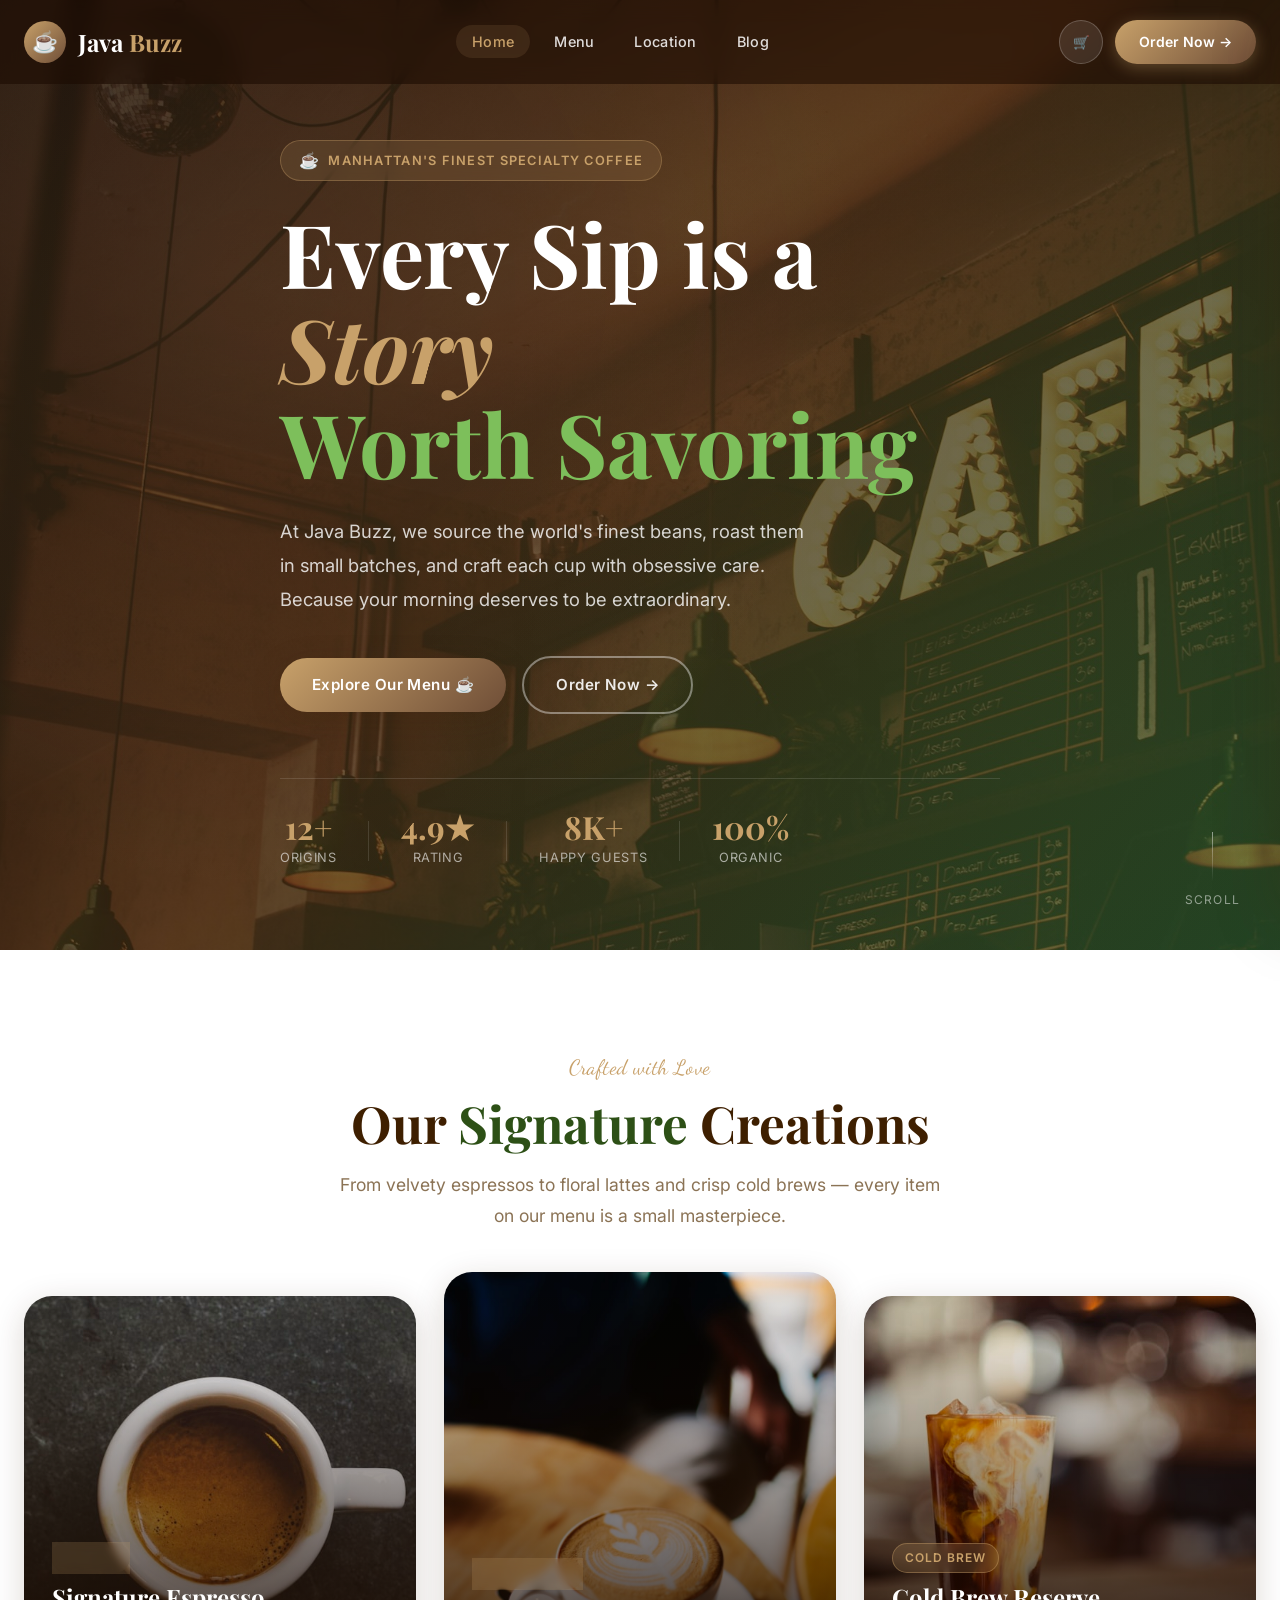
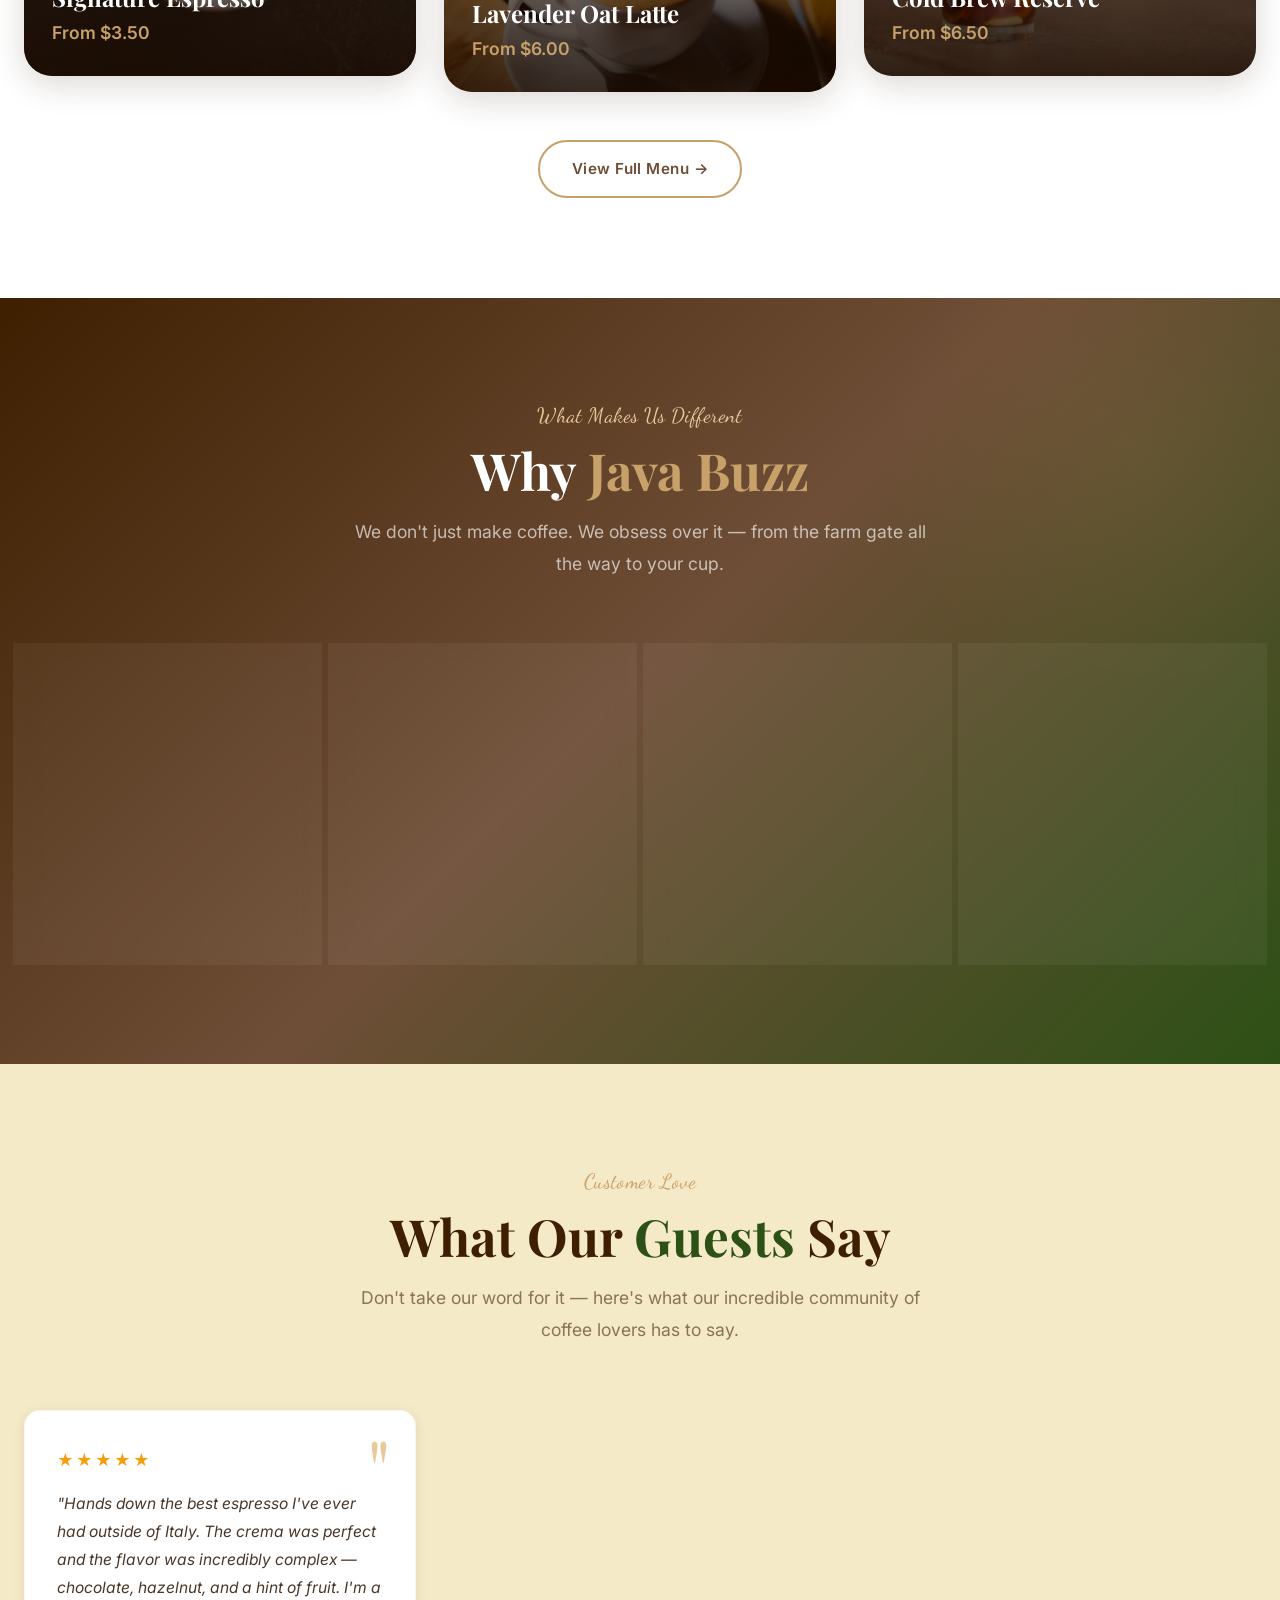
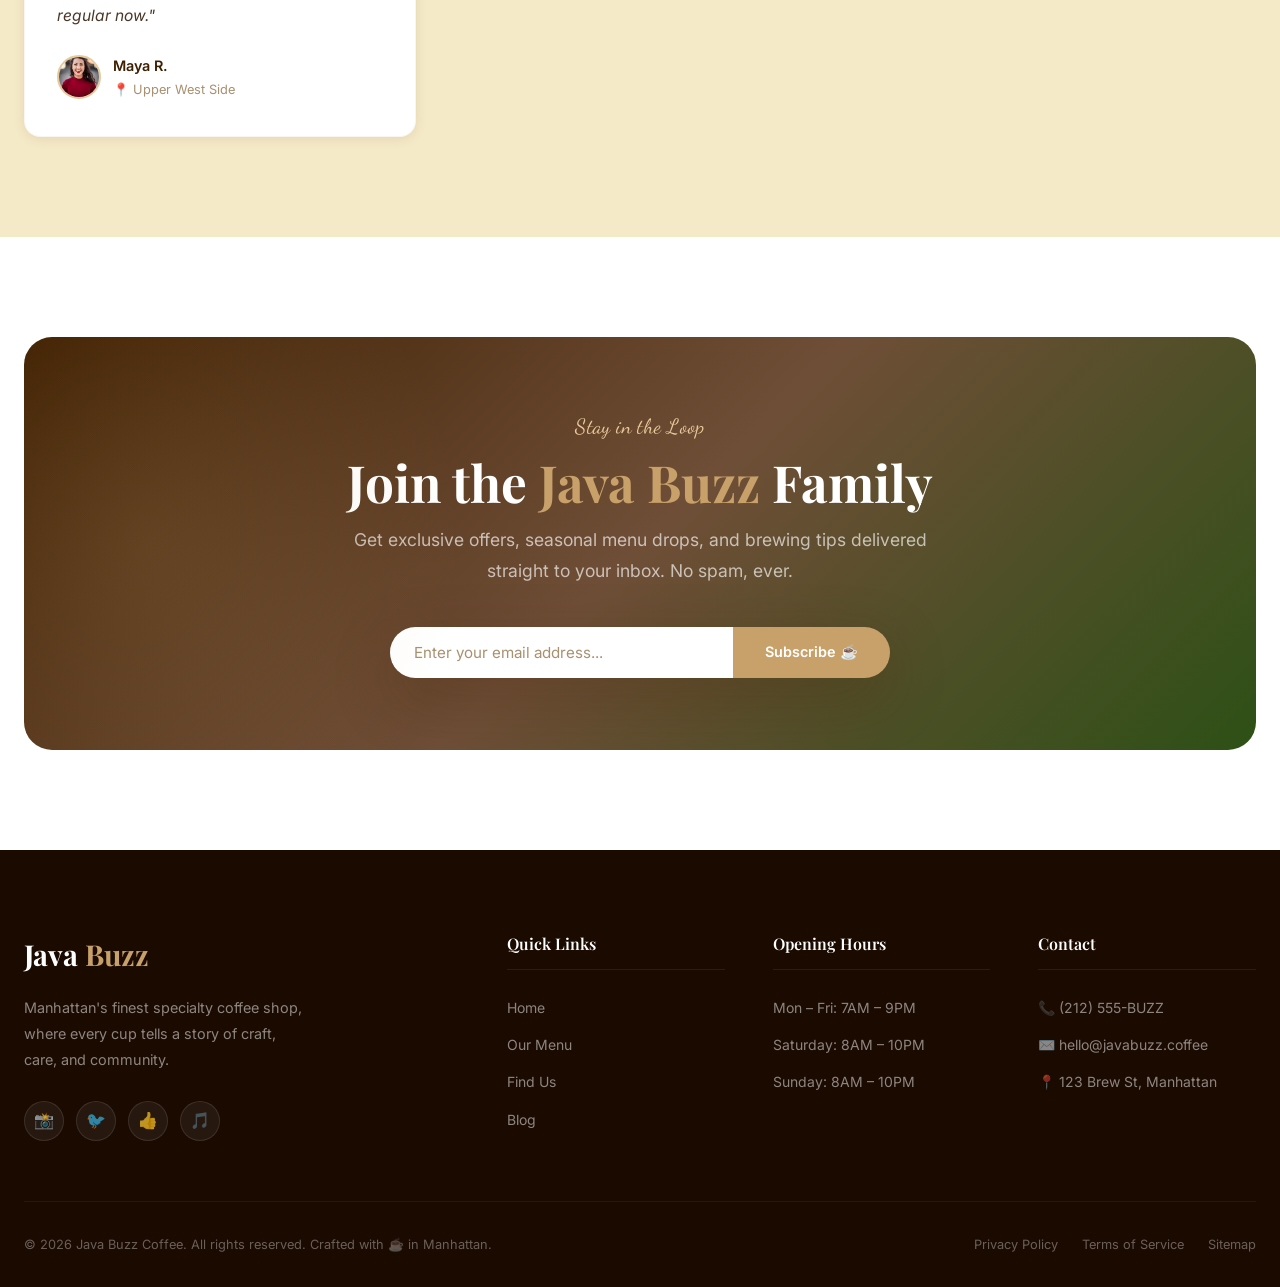
==== index.html @ 9b7deb68 "coffee website" ====
<!DOCTYPE html>
<html lang="en">

<head>
  <meta charset="UTF-8">
  <meta name="viewport" content="width=device-width, initial-scale=1.0">
  <title>Java Buzz – Premium Coffee Shop | Manhattan, NYC</title>
  <meta name="description"
    content="Java Buzz is Manhattan's finest specialty coffee shop. Enjoy expertly crafted espresso, single-origin pour-overs, and artisan pastries in a warm, inviting atmosphere. Order online today.">
  <meta name="keywords"
    content="Java Buzz, coffee shop, Manhattan, specialty coffee, espresso, latte, cold brew, artisan coffee, NYC coffee, online coffee order">
  <meta name="author" content="Java Buzz Coffee">
  <meta name="robots" content="index, follow">
  <meta property="og:title" content="Java Buzz – Premium Coffee Shop">
  <meta property="og:description"
    content="Manhattan's finest specialty coffee. Expertly crafted espresso, single-origin pour-overs, and artisan pastries.">
  <meta property="og:type" content="website">
  <meta property="og:url" content="https://www.javabuzz.coffee">
  <link rel="canonical" href="https://www.javabuzz.coffee">
  <link rel="stylesheet" href="css/style.css">
  <link rel="stylesheet" href="css/responsive.css">
  <link rel="stylesheet" href="css/order.css">
</head>

<body>

  <!-- Page Loader -->
  <div class="page-loader">
    <div class="loader-logo">Java <span>Buzz</span></div>
    <div class="loader-bar">
      <div class="loader-fill"></div>
    </div>
  </div>

  <!-- Navbar -->
  <nav class="navbar" role="navigation" aria-label="Main navigation">
    <div class="container">
      <a href="index.html" class="navbar-logo" aria-label="Java Buzz Home">
        <div class="logo-icon">☕</div>
        <span class="logo-text">Java <span>Buzz</span></span>
      </a>
      <ul class="navbar-nav" role="list">
        <li><a href="index.html" class="nav-link active">Home</a></li>
        <li><a href="menu.html" class="nav-link">Menu</a></li>
        <li><a href="location.html" class="nav-link">Location</a></li>
        <li><a href="blog.html" class="nav-link">Blog</a></li>
      </ul>
      <div class="navbar-actions" style="display:flex; align-items:center; gap:12px;">
        <button class="cart-nav-btn" aria-label="Open cart">
          <span>🛒</span>
          <span class="cart-badge">0</span>
        </button>
        <a href="#" class="navbar-order" data-order-modal="true">Order Now →</a>
      </div>
      <button class="hamburger" aria-label="Toggle navigation menu" aria-expanded="false">
        <span></span><span></span><span></span>
      </button>
    </div>
  </nav>

  <!-- Mobile Menu -->
  <div class="mobile-menu" role="dialog" aria-modal="true" aria-label="Mobile navigation">
    <ul role="list">
      <li><a href="index.html" class="nav-link">Home</a></li>
      <li><a href="menu.html" class="nav-link">Menu</a></li>
      <li><a href="location.html" class="nav-link">Location</a></li>
      <li><a href="blog.html" class="nav-link">Blog</a></li>
    </ul>
    <a href="#" class="navbar-order" data-order-modal="true">Order Now →</a>
  </div>


  <!-- Hero Section -->
  <section class="hero" id="hero" aria-label="Hero banner">
    <div class="hero-bg" role="img" aria-label="Coffee shop atmosphere"></div>
    <div class="hero-overlay"></div>
    <div class="hero-particles"></div>
    <div class="container">
      <div class="hero-content">
        <div class="hero-badge"><span>☕</span> MANHATTAN'S FINEST SPECIALTY COFFEE</div>
        <h1 class="hero-title">
          Every Sip is a
          <em class="highlight">Story</em>
          <span class="green-text">Worth Savoring</span>
        </h1>
        <p class="hero-desc">
          At Java Buzz, we source the world's finest beans, roast them in small batches, and craft each cup with
          obsessive care. Because your morning deserves to be extraordinary.
        </p>
        <div class="hero-actions">
          <a href="menu.html" class="btn btn-primary" id="explore-menu-btn">Explore Our Menu ☕</a>
          <a href="#" class="btn btn-outline" data-order-modal="true" id="order-now-btn"
            style="color:rgba(255,255,255,0.9); border-color:rgba(255,255,255,0.4);">
            Order Now →
          </a>
        </div>
        <div class="hero-stats">
          <div class="hero-stat">
            <span class="value">12+</span>
            <span class="label">Origins</span>
          </div>
          <div class="hero-stat-divider"></div>
          <div class="hero-stat">
            <span class="value">4.9★</span>
            <span class="label">Rating</span>
          </div>
          <div class="hero-stat-divider"></div>
          <div class="hero-stat">
            <span class="value">8K+</span>
            <span class="label">Happy Guests</span>
          </div>
          <div class="hero-stat-divider"></div>
          <div class="hero-stat">
            <span class="value">100%</span>
            <span class="label">Organic</span>
          </div>
        </div>
      </div>
    </div>
    <div class="hero-scroll" aria-hidden="true">
      <div class="scroll-line"></div>
      <span>Scroll</span>
    </div>
  </section>

  <!-- Featured Menu Section -->
  <section class="section featured" id="featured" aria-label="Featured menu items">
    <div class="container">
      <div class="section-header">
        <span class="section-label">Crafted with Love</span>
        <h2 class="section-title">Our <span>Signature</span> Creations</h2>
        <p class="section-subtitle">From velvety espressos to floral lattes and crisp cold brews — every item on our
          menu is a small masterpiece.</p>
      </div>
      <div class="featured-grid">
        <div class="featured-card animate-on-scroll" id="featured-espresso">
          <img class="featured-card-img" src="images/blog-espresso-pull.jpg" alt="Signature Espresso" loading="lazy">
          <div class="featured-card-overlay">
            <span class="featured-card-tag">Coffee</span>
            <h3 class="featured-card-title">Signature Espresso</h3>
            <p class="featured-card-price">From $3.50</p>
          </div>
        </div>
        <div class="featured-card animate-on-scroll" id="featured-latte" style="height:420px; margin-top:-24px;">
          <img class="featured-card-img" src="images/blog-latte-art.jpg" alt="Lavender Oat Latte" loading="lazy">
          <div class="featured-card-overlay">
            <span class="featured-card-tag">⭐ Popular</span>
            <h3 class="featured-card-title">Lavender Oat Latte</h3>
            <p class="featured-card-price">From $6.00</p>
          </div>
        </div>
        <div class="featured-card animate-on-scroll" id="featured-brew">
          <img class="featured-card-img" src="images/blog-cold-brew.jpg" alt="Cold Brew Reserve" loading="lazy">
          <div class="featured-card-overlay">
            <span class="featured-card-tag">Cold Brew</span>
            <h3 class="featured-card-title">Cold Brew Reserve</h3>
            <p class="featured-card-price">From $6.50</p>
          </div>
        </div>
      </div>
      <div style="text-align:center; margin-top:48px;">
        <a href="menu.html" class="btn btn-outline" id="view-full-menu-btn">View Full Menu →</a>
      </div>
    </div>
  </section>

  <!-- Why Us Section -->
  <section class="section why-us" id="why-us" aria-label="Why choose Java Buzz">
    <div class="container">
      <div class="section-header">
        <span class="section-label">What Makes Us Different</span>
        <h2 class="section-title">Why <span>Java Buzz</span></h2>
        <p class="section-subtitle">We don't just make coffee. We obsess over it — from the farm gate all the way to
          your cup.</p>
      </div>
      <div class="why-grid">
        <div class="why-card animate-on-scroll" id="why-sourcing">
          <span class="why-card-icon">🌍</span>
          <h3 class="why-card-title">Direct Trade Sourcing</h3>
          <p class="why-card-desc">We visit our partner farms personally, ensuring fair pay for farmers and exceptional
            quality for you.</p>
        </div>
        <div class="why-card animate-on-scroll" id="why-roasting">
          <span class="why-card-icon">🔥</span>
          <h3 class="why-card-title">Small-Batch Roasting</h3>
          <p class="why-card-desc">Every batch is roasted in-house in 12kg lots, cupped for quality before it ever
            reaches the shop floor.</p>
        </div>
        <div class="why-card animate-on-scroll" id="why-baristas">
          <span class="why-card-icon">🏆</span>
          <h3 class="why-card-title">Expert Baristas</h3>
          <p class="why-card-desc">Our team has 40+ combined hours of latte art training and holds multiple specialty
            coffee certifications.</p>
        </div>
        <div class="why-card animate-on-scroll" id="why-sustainability">
          <span class="why-card-icon">🌿</span>
          <h3 class="why-card-title">100% Sustainable</h3>
          <p class="why-card-desc">Compostable cups, carbon-offset shipping, and 100% renewable energy — sustainability
            isn't optional here.</p>
        </div>
      </div>
    </div>
  </section>

  <!-- Testimonials Section -->
  <section class="section testimonials" id="testimonials" aria-label="Customer reviews">
    <div class="container">
      <div class="section-header">
        <span class="section-label">Customer Love</span>
        <h2 class="section-title">What Our <span>Guests</span> Say</h2>
        <p class="section-subtitle">Don't take our word for it — here's what our incredible community of coffee lovers
          has to say.</p>
      </div>
      <div class="testimonials-grid">
        <div class="testimonial-card animate-on-scroll" id="testimonial-1">
          <div class="stars">★★★★★</div>
          <p class="testimonial-text">"Hands down the best espresso I've ever had outside of Italy. The crema was
            perfect and the flavor was incredibly complex — chocolate, hazelnut, and a hint of fruit. I'm a regular
            now."</p>
          <div class="testimonial-author">
            <img class="testimonial-avatar" src="images/avatar-maya.jpg" alt="Maya R." loading="lazy">
            <div>
              <div class="testimonial-name">Maya R.</div>
              <div class="testimonial-location">📍 Upper West Side</div>
            </div>
          </div>
        </div>
        <div class="testimonial-card animate-on-scroll" id="testimonial-2">
          <div class="stars">★★★★★</div>
          <p class="testimonial-text">"The Lavender Oat Latte is absolutely transcendent. The floral notes are delicate,
            not overpowering, and the oat milk is steamed to silk. Java Buzz has completely ruined café lattes
            everywhere else for me."</p>
          <div class="testimonial-author">
            <img class="testimonial-avatar" src="images/avatar-james.jpg" alt="James T." loading="lazy">
            <div>
              <div class="testimonial-name">James T.</div>
              <div class="testimonial-location">📍 SoHo</div>
            </div>
          </div>
        </div>
        <div class="testimonial-card animate-on-scroll" id="testimonial-3">
          <div class="stars">★★★★★</div>
          <p class="testimonial-text">"The aesthetic of the place alone is worth visiting, but the Ethiopian pour-over
            is what keeps me coming back weekly. Complex, bright, and everything I want on a Friday morning. Love this
            place."</p>
          <div class="testimonial-author">
            <img class="testimonial-avatar" src="images/avatar-sofia.jpg" alt="Sofia L." loading="lazy">
            <div>
              <div class="testimonial-name">Sofia L.</div>
              <div class="testimonial-location">📍 Brooklyn</div>
            </div>
          </div>
        </div>
      </div>
    </div>
  </section>

  <!-- Newsletter Section -->
  <section class="section newsletter" id="newsletter" aria-label="Newsletter signup">
    <div class="container">
      <div class="newsletter-box">
        <span class="section-label">Stay in the Loop</span>
        <h2 class="section-title">Join the <span style="color:var(--brown-light)">Java Buzz</span> Family</h2>
        <p class="section-subtitle">Get exclusive offers, seasonal menu drops, and brewing tips delivered straight to
          your inbox. No spam, ever.</p>
        <form class="newsletter-form" id="newsletter-form" novalidate>
          <input type="email" placeholder="Enter your email address..." aria-label="Email address" required>
          <button type="submit">Subscribe ☕</button>
        </form>
      </div>
    </div>
  </section>

  <!-- Footer -->
  <footer class="footer" role="contentinfo">
    <div class="container">
      <div class="footer-grid">
        <div class="footer-brand">
          <span class="logo-text">Java <span>Buzz</span></span>
          <p>Manhattan's finest specialty coffee shop, where every cup tells a story of craft, care, and community.</p>
          <div class="footer-socials">
            <a href="#" class="social-link" aria-label="Instagram">📸</a>
            <a href="#" class="social-link" aria-label="Twitter/X">🐦</a>
            <a href="#" class="social-link" aria-label="Facebook">👍</a>
            <a href="#" class="social-link" aria-label="TikTok">🎵</a>
          </div>
        </div>
        <div class="footer-col">
          <h4>Quick Links</h4>
          <ul>
            <li><a href="index.html">Home</a></li>
            <li><a href="menu.html">Our Menu</a></li>
            <li><a href="location.html">Find Us</a></li>
            <li><a href="blog.html">Blog</a></li>
          </ul>
        </div>
        <div class="footer-col">
          <h4>Opening Hours</h4>
          <ul>
            <li><a>Mon – Fri: 7AM – 9PM</a></li>
            <li><a>Saturday: 8AM – 10PM</a></li>
            <li><a>Sunday: 8AM – 10PM</a></li>
          </ul>
        </div>
        <div class="footer-col">
          <h4>Contact</h4>
          <ul>
            <li><a href="tel:+12125558299">📞 (212) 555-BUZZ</a></li>
            <li><a href="mailto:hello@javabuzz.coffee">✉️ hello@javabuzz.coffee</a></li>
            <li><a href="location.html">📍 123 Brew St, Manhattan</a></li>
          </ul>
        </div>
      </div>
      <div class="footer-bottom">
        <p>© 2026 Java Buzz Coffee. All rights reserved. Crafted with ☕ in Manhattan.</p>
        <div class="footer-bottom-links">
          <a href="#">Privacy Policy</a>
          <a href="#">Terms of Service</a>
          <a href="sitemap.xml">Sitemap</a>
        </div>
      </div>
    </div>
  </footer>



  <!-- Back to Top -->
  <button class="back-to-top" aria-label="Back to top">↑</button>

  <!-- Cart UI -->
  <div class="cart-overlay" id="cart-overlay"></div>
  <div class="cart-panel" id="cart-panel">
    <div class="cart-header">
      <h3>Your Cart</h3>
      <button class="cart-close-btn" id="cart-close-btn">✕</button>
    </div>
    <div class="cart-body" id="cart-panel-body">
      <!-- Cart items injected by JS -->
    </div>
    <div class="cart-footer" id="cart-panel-footer">
      <!-- Cart summary injected by JS -->
    </div>
  </div>

  <script src="js/main.js"></script>
  <script src="js/cart.js"></script>
  <script src="js/order.js"></script>
</body>

</html>
---- css/style.css ----
/* ===========================
   JAVA BUZZ - MAIN STYLESHEET
   =========================== */

/* --- Google Fonts Import --- */
@import url('https://fonts.googleapis.com/css2?family=Playfair+Display:ital,wght@0,400;0,600;0,700;1,400&family=Inter:wght@300;400;500;600&family=Dancing+Script:wght@700&display=swap');

/* --- CSS Custom Properties --- */
:root {
  /* Color Palette - Warm Brown & Green */
  --brown-darkest: #1a0a00;
  --brown-dark: #3E1F00;
  --brown-primary: #6F4E37;
  --brown-medium: #8B5E3C;
  --brown-light: #C8A16A;
  --brown-pale: #E8C99A;

  --green-dark: #1a3009;
  --green-primary: #2D5016;
  --green-medium: #4A7C23;
  --green-light: #7DBF5B;
  --green-pale: #C1E6A0;

  --cream: #FDF6E3;
  --cream-dark: #F5EAC8;
  --white: #FFFFFF;
  --text-dark: #1C1009;
  --text-medium: #4A3728;
  --text-light: #8B7355;
  --text-muted: #A89070;

  /* Gradients */
  --gradient-hero: linear-gradient(135deg, rgba(26, 10, 0, 0.85) 0%, rgba(62, 31, 0, 0.70) 50%, rgba(45, 80, 22, 0.60) 100%);
  --gradient-card: linear-gradient(180deg, transparent 0%, rgba(26, 10, 0, 0.85) 100%);
  --gradient-warm: linear-gradient(135deg, #3E1F00 0%, #6F4E37 50%, #2D5016 100%);
  --gradient-btn: linear-gradient(135deg, #C8A16A 0%, #6F4E37 100%);

  /* Typography */
  --font-display: 'Playfair Display', serif;
  --font-body: 'Inter', sans-serif;
  --font-script: 'Dancing Script', cursive;

  /* Spacing */
  --section-py: 100px;
  --container-max: 1300px;
  --radius-sm: 8px;
  --radius-md: 16px;
  --radius-lg: 28px;
  --radius-full: 9999px;

  /* Shadows */
  --shadow-sm: 0 2px 12px rgba(62, 31, 0, 0.10);
  --shadow-md: 0 8px 32px rgba(62, 31, 0, 0.18);
  --shadow-lg: 0 20px 60px rgba(62, 31, 0, 0.25);
  --shadow-glow: 0 0 40px rgba(200, 161, 106, 0.25);

  /* Transitions */
  --transition: all 0.35s cubic-bezier(0.4, 0, 0.2, 1);
  --transition-fast: all 0.18s ease;
}

/* --- Reset & Base --- */
*,
*::before,
*::after {
  box-sizing: border-box;
  margin: 0;
  padding: 0;
}

html {
  scroll-behavior: smooth;
  font-size: 16px;
}

body {
  font-family: var(--font-body);
  background-color: var(--cream);
  color: var(--text-dark);
  line-height: 1.7;
  overflow-x: hidden;
}

img {
  max-width: 100%;
  display: block;
}

a {
  text-decoration: none;
  color: inherit;
}

ul {
  list-style: none;
}

button {
  cursor: pointer;
  border: none;
  background: none;
  font-family: inherit;
}

input,
textarea,
select {
  font-family: inherit;
}

/* --- Utility Classes --- */
.container {
  max-width: var(--container-max);
  margin: 0 auto;
  padding: 0 24px;
}

.section {
  padding: var(--section-py) 0;
}

.section-label {
  font-family: var(--font-script);
  font-size: 1.3rem;
  color: var(--brown-light);
  display: block;
  margin-bottom: 8px;
  letter-spacing: 0.02em;
}

.section-title {
  font-family: var(--font-display);
  font-size: clamp(2rem, 4vw, 3.2rem);
  font-weight: 700;
  color: var(--brown-dark);
  line-height: 1.15;
  margin-bottom: 16px;
}

.section-title span {
  color: var(--green-primary);
}

.section-subtitle {
  font-size: 1.1rem;
  color: var(--text-light);
  max-width: 600px;
  line-height: 1.8;
}

.section-header {
  text-align: center;
  margin-bottom: 64px;
}

.section-header .section-subtitle {
  margin: 0 auto;
}

/* --- Buttons --- */
.btn {
  display: inline-flex;
  align-items: center;
  gap: 8px;
  padding: 14px 32px;
  border-radius: var(--radius-full);
  font-size: 0.95rem;
  font-weight: 600;
  letter-spacing: 0.03em;
  transition: var(--transition);
  position: relative;
  overflow: hidden;
}

.btn::before {
  content: '';
  position: absolute;
  inset: 0;
  background: rgba(255, 255, 255, 0.12);
  opacity: 0;
  transition: var(--transition);
}

.btn:hover::before {
  opacity: 1;
}

.btn-primary {
  background: var(--gradient-btn);
  color: var(--white);
  box-shadow: var(--shadow-md);
}

.btn-primary:hover {
  transform: translateY(-2px);
  box-shadow: var(--shadow-lg), var(--shadow-glow);
}

.btn-outline {
  border: 2px solid var(--brown-light);
  color: var(--brown-primary);
  background: transparent;
}

.btn-outline:hover {
  background: var(--brown-primary);
  color: var(--white);
  border-color: var(--brown-primary);
  transform: translateY(-2px);
}

.btn-white {
  background: var(--white);
  color: var(--brown-dark);
  box-shadow: var(--shadow-md);
}

.btn-white:hover {
  transform: translateY(-3px);
  box-shadow: var(--shadow-lg);
}

.btn-sm {
  padding: 10px 22px;
  font-size: 0.875rem;
}

/* --- Navbar --- */
.navbar {
  position: fixed;
  top: 0;
  left: 0;
  right: 0;
  z-index: 999;
  padding: 20px 0;
  transition: var(--transition);
  background: rgba(26, 10, 0, 0.55);
  backdrop-filter: blur(10px);
  -webkit-backdrop-filter: blur(10px);
}


.navbar .container {
  display: flex;
  align-items: center;
  justify-content: space-between;
  gap: 32px;
}

.navbar-logo {
  display: flex;
  align-items: center;
  gap: 12px;
}

.navbar-logo .logo-icon {
  width: 42px;
  height: 42px;
  background: var(--gradient-btn);
  border-radius: 50%;
  display: flex;
  align-items: center;
  justify-content: center;
  font-size: 1.3rem;
  flex-shrink: 0;
}

.navbar-logo .logo-text {
  font-family: var(--font-display);
  font-size: 1.5rem;
  font-weight: 700;
  color: var(--white);
  line-height: 1;
}

.navbar-logo .logo-text span {
  color: var(--brown-light);
}

.navbar-nav {
  display: flex;
  align-items: center;
  gap: 8px;
}

.nav-link {
  color: rgba(255, 255, 255, 0.85);
  font-size: 0.9rem;
  font-weight: 500;
  padding: 8px 16px;
  border-radius: var(--radius-full);
  transition: var(--transition-fast);
  letter-spacing: 0.02em;
}

.nav-link:hover,
.nav-link.active {
  color: var(--brown-light);
  background: rgba(200, 161, 106, 0.12);
}

.navbar-order {
  padding: 10px 24px;
  background: var(--gradient-btn);
  color: var(--white);
  border-radius: var(--radius-full);
  font-size: 0.875rem;
  font-weight: 600;
  transition: var(--transition);
  box-shadow: 0 4px 16px rgba(200, 161, 106, 0.35);
}

.navbar-order:hover {
  transform: translateY(-2px);
  box-shadow: 0 8px 24px rgba(200, 161, 106, 0.5);
}

.hamburger {
  display: none;
  flex-direction: column;
  gap: 5px;
  padding: 8px;
  cursor: pointer;
}

.mobile-menu {
  display: none;
}

.hamburger span {
  display: block;
  width: 24px;
  height: 2px;
  background: var(--white);
  border-radius: 2px;
  transition: var(--transition);
}

.hamburger.active span:nth-child(1) {
  transform: translateY(7px) rotate(45deg);
}

.hamburger.active span:nth-child(2) {
  opacity: 0;
  transform: scaleX(0);
}

.hamburger.active span:nth-child(3) {
  transform: translateY(-7px) rotate(-45deg);
}

/* --- Hero Section --- */
.hero {
  position: relative;
  min-height: 100vh;
  display: flex;
  align-items: center;
  overflow: hidden;
  padding-top: 140px;
  padding-bottom: 80px;
}

.hero-bg {
  position: absolute;
  inset: 0;
  background-image: url('../images/hero-bg.jpg');
  background-size: cover;
  background-position: center;
  background-attachment: fixed;
  transform: scale(1.05);
  animation: heroBgPan 25s ease-in-out infinite alternate;
}

@keyframes heroBgPan {
  from {
    transform: scale(1.05) translateX(0);
  }

  to {
    transform: scale(1.05) translateX(-2%);
  }
}

.hero-overlay {
  position: absolute;
  inset: 0;
  background: var(--gradient-hero);
}

.hero-particles {
  position: absolute;
  inset: 0;
  background-image:
    radial-gradient(circle at 20% 30%, rgba(200, 161, 106, 0.08) 0%, transparent 50%),
    radial-gradient(circle at 80% 70%, rgba(74, 124, 35, 0.08) 0%, transparent 50%);
}

.hero-content {
  position: relative;
  z-index: 2;
  max-width: 720px;
}

.hero-badge {
  display: inline-flex;
  align-items: center;
  gap: 8px;
  padding: 6px 18px;
  background: rgba(200, 161, 106, 0.15);
  border: 1px solid rgba(200, 161, 106, 0.35);
  border-radius: var(--radius-full);
  color: var(--brown-light);
  font-size: 0.8rem;
  font-weight: 600;
  letter-spacing: 0.1em;
  text-transform: uppercase;
  margin-bottom: 24px;
  backdrop-filter: blur(8px);
  animation: fadeInDown 0.8s ease both;
}

.hero-badge span {
  font-size: 1rem;
}

.hero-title {
  font-family: var(--font-display);
  font-size: clamp(3rem, 7vw, 5.5rem);
  font-weight: 700;
  color: var(--white);
  line-height: 1.08;
  margin-bottom: 24px;
  animation: fadeInUp 0.9s 0.1s ease both;
}

.hero-title .highlight {
  color: var(--brown-light);
  font-style: italic;
}

.hero-title .green-text {
  color: var(--green-light);
  display: block;
}

.hero-desc {
  font-size: 1.15rem;
  color: rgba(255, 255, 255, 0.80);
  max-width: 540px;
  line-height: 1.85;
  margin-bottom: 40px;
  animation: fadeInUp 1s 0.2s ease both;
}

.hero-actions {
  display: flex;
  align-items: center;
  gap: 16px;
  flex-wrap: wrap;
  animation: fadeInUp 1.1s 0.3s ease both;
}

.hero-stats {
  display: flex;
  align-items: center;
  gap: 32px;
  margin-top: 64px;
  padding-top: 32px;
  border-top: 1px solid rgba(255, 255, 255, 0.12);
  animation: fadeInUp 1.2s 0.4s ease both;
}

.hero-stat {
  text-align: center;
}

.hero-stat .value {
  font-family: var(--font-display);
  font-size: 2rem;
  font-weight: 700;
  color: var(--brown-light);
  display: block;
  line-height: 1;
}

.hero-stat .label {
  font-size: 0.8rem;
  color: rgba(255, 255, 255, 0.6);
  letter-spacing: 0.05em;
  text-transform: uppercase;
  margin-top: 4px;
}

.hero-stat-divider {
  width: 1px;
  height: 40px;
  background: rgba(255, 255, 255, 0.12);
}

/* Hero Scroll Indicator */
.hero-scroll {
  position: absolute;
  bottom: 40px;
  right: 40px;
  display: flex;
  flex-direction: column;
  align-items: center;
  gap: 8px;
  color: rgba(255, 255, 255, 0.5);
  font-size: 0.75rem;
  letter-spacing: 0.1em;
  text-transform: uppercase;
  animation: bounce 2s infinite;
  z-index: 2;
}

.hero-scroll .scroll-line {
  width: 1px;
  height: 50px;
  background: linear-gradient(to bottom, rgba(255, 255, 255, 0.5), transparent);
}

@keyframes bounce {

  0%,
  100% {
    transform: translateY(0);
  }

  50% {
    transform: translateY(8px);
  }
}

/* --- Featured Section --- */
.featured {
  background: var(--white);
}

.featured-grid {
  display: grid;
  grid-template-columns: repeat(3, 1fr);
  gap: 28px;
}

.featured-card {
  position: relative;
  border-radius: var(--radius-lg);
  overflow: hidden;
  box-shadow: var(--shadow-md);
  transition: var(--transition);
  cursor: pointer;
  height: 380px;
}

.featured-card:hover {
  transform: translateY(-8px);
  box-shadow: var(--shadow-lg);
}

.featured-card-img {
  width: 100%;
  height: 100%;
  object-fit: cover;
  transition: transform 0.6s ease;
}

.featured-card:hover .featured-card-img {
  transform: scale(1.08);
}

.featured-card-overlay {
  position: absolute;
  inset: 0;
  background: var(--gradient-card);
  display: flex;
  flex-direction: column;
  justify-content: flex-end;
  padding: 28px;
}

.featured-card-tag {
  display: inline-block;
  padding: 4px 12px;
  background: rgba(200, 161, 106, 0.2);
  border: 1px solid rgba(200, 161, 106, 0.4);
  border-radius: var(--radius-full);
  color: var(--brown-light);
  font-size: 0.75rem;
  font-weight: 600;
  letter-spacing: 0.08em;
  text-transform: uppercase;
  margin-bottom: 10px;
  backdrop-filter: blur(4px);
  width: fit-content;
}

.featured-card-title {
  font-family: var(--font-display);
  font-size: 1.5rem;
  font-weight: 700;
  color: var(--white);
  line-height: 1.2;
  margin-bottom: 6px;
}

.featured-card-price {
  font-size: 1.1rem;
  font-weight: 600;
  color: var(--brown-light);
}

/* --- Why Us Section --- */
.why-us {
  background: var(--gradient-warm);
  position: relative;
  overflow: hidden;
}

.why-us::before {
  content: '';
  position: absolute;
  top: -100px;
  right: -100px;
  width: 500px;
  height: 500px;
  background: radial-gradient(circle, rgba(200, 161, 106, 0.08) 0%, transparent 70%);
  pointer-events: none;
}

.why-us .section-label {
  color: var(--brown-pale);
}

.why-us .section-title {
  color: var(--white);
}

.why-us .section-title span {
  color: var(--brown-light);
}

.why-us .section-subtitle {
  color: rgba(255, 255, 255, 0.65);
}

.why-grid {
  display: grid;
  grid-template-columns: repeat(4, 1fr);
  gap: 28px;
  margin-top: 64px;
}

.why-card {
  text-align: center;
  padding: 40px 24px;
  border-radius: var(--radius-md);
  background: rgba(255, 255, 255, 0.05);
  border: 1px solid rgba(255, 255, 255, 0.08);
  backdrop-filter: blur(8px);
  transition: var(--transition);
}

.why-card:hover {
  background: rgba(255, 255, 255, 0.10);
  transform: translateY(-4px);
  border-color: rgba(200, 161, 106, 0.3);
}

.why-card-icon {
  font-size: 2.8rem;
  margin-bottom: 20px;
  display: block;
  filter: drop-shadow(0 0 12px rgba(200, 161, 106, 0.3));
}

.why-card-title {
  font-family: var(--font-display);
  font-size: 1.2rem;
  font-weight: 600;
  color: var(--white);
  margin-bottom: 12px;
}

.why-card-desc {
  font-size: 0.9rem;
  color: rgba(255, 255, 255, 0.60);
  line-height: 1.7;
}

/* --- Testimonials --- */
.testimonials {
  background: var(--cream-dark);
}

.testimonials-grid {
  display: grid;
  grid-template-columns: repeat(3, 1fr);
  gap: 28px;
}

.testimonial-card {
  background: var(--white);
  border-radius: var(--radius-md);
  padding: 36px 32px;
  box-shadow: var(--shadow-sm);
  transition: var(--transition);
  border: 1px solid rgba(200, 161, 106, 0.1);
  position: relative;
}

.testimonial-card:hover {
  transform: translateY(-4px);
  box-shadow: var(--shadow-md);
}

.testimonial-card::before {
  content: '"';
  position: absolute;
  top: 16px;
  right: 24px;
  font-family: var(--font-display);
  font-size: 5rem;
  color: var(--brown-pale);
  line-height: 1;
  pointer-events: none;
}

.stars {
  color: #F59E0B;
  font-size: 1rem;
  letter-spacing: 2px;
  margin-bottom: 16px;
}

.testimonial-text {
  font-size: 0.975rem;
  color: var(--text-medium);
  line-height: 1.8;
  margin-bottom: 24px;
  font-style: italic;
}

.testimonial-author {
  display: flex;
  align-items: center;
  gap: 12px;
}

.testimonial-avatar {
  width: 44px;
  height: 44px;
  border-radius: 50%;
  object-fit: cover;
  border: 2px solid var(--brown-pale);
}

.testimonial-name {
  font-weight: 600;
  font-size: 0.9rem;
  color: var(--brown-dark);
}

.testimonial-location {
  font-size: 0.8rem;
  color: var(--text-muted);
}

/* --- Newsletter --- */
.newsletter {
  background: var(--white);
}

.newsletter-box {
  background: var(--gradient-warm);
  border-radius: var(--radius-lg);
  padding: 72px 48px;
  text-align: center;
  position: relative;
  overflow: hidden;
}

.newsletter-box::before {
  content: '';
  position: absolute;
  top: -50%;
  left: -20%;
  width: 60%;
  height: 200%;
  background: radial-gradient(ellipse, rgba(200, 161, 106, 0.15) 0%, transparent 60%);
  pointer-events: none;
}

.newsletter-box .section-label {
  color: var(--brown-pale);
}

.newsletter-box .section-title {
  color: var(--white);
  margin-bottom: 12px;
}

.newsletter-box .section-subtitle {
  color: rgba(255, 255, 255, 0.65);
  margin: 0 auto 40px;
}

.newsletter-form {
  display: flex;
  gap: 0;
  max-width: 500px;
  margin: 0 auto;
  border-radius: var(--radius-full);
  overflow: hidden;
  box-shadow: var(--shadow-lg);
}

.newsletter-form input {
  flex: 1;
  padding: 16px 24px;
  border: none;
  outline: none;
  font-size: 0.95rem;
  background: var(--white);
  color: var(--text-dark);
}

.newsletter-form input::placeholder {
  color: var(--text-muted);
}

.newsletter-form button {
  padding: 16px 32px;
  background: var(--brown-light);
  color: var(--white);
  font-size: 0.9rem;
  font-weight: 600;
  cursor: pointer;
  transition: var(--transition-fast);
  white-space: nowrap;
}

.newsletter-form button:hover {
  background: var(--brown-primary);
}

/* --- Footer --- */
.footer {
  background: var(--brown-darkest);
  padding: 80px 0 32px;
}

.footer-grid {
  display: grid;
  grid-template-columns: 2fr 1fr 1fr 1fr;
  gap: 48px;
  margin-bottom: 60px;
}

.footer-brand .logo-text {
  font-family: var(--font-display);
  font-size: 1.8rem;
  color: var(--white);
  font-weight: 700;
  margin-bottom: 16px;
  display: block;
}

.footer-brand .logo-text span {
  color: var(--brown-light);
}

.footer-brand p {
  color: rgba(255, 255, 255, 0.50);
  font-size: 0.9rem;
  line-height: 1.8;
  margin-bottom: 28px;
  max-width: 280px;
}

.footer-socials {
  display: flex;
  gap: 12px;
}

.social-link {
  width: 40px;
  height: 40px;
  border-radius: 50%;
  background: rgba(255, 255, 255, 0.06);
  border: 1px solid rgba(255, 255, 255, 0.1);
  display: flex;
  align-items: center;
  justify-content: center;
  font-size: 1rem;
  color: rgba(255, 255, 255, 0.7);
  transition: var(--transition-fast);
  text-decoration: none;
}

.social-link:hover {
  background: var(--brown-light);
  border-color: var(--brown-light);
  color: var(--white);
  transform: translateY(-2px);
}

.footer-col h4 {
  font-family: var(--font-display);
  font-size: 1rem;
  font-weight: 600;
  color: var(--white);
  margin-bottom: 24px;
  padding-bottom: 12px;
  border-bottom: 1px solid rgba(255, 255, 255, 0.08);
}

.footer-col ul {
  display: flex;
  flex-direction: column;
  gap: 10px;
}

.footer-col ul li a {
  color: rgba(255, 255, 255, 0.50);
  font-size: 0.875rem;
  transition: var(--transition-fast);
}

.footer-col ul li a:hover {
  color: var(--brown-light);
  padding-left: 4px;
}

.footer-bottom {
  display: flex;
  align-items: center;
  justify-content: space-between;
  padding-top: 32px;
  border-top: 1px solid rgba(255, 255, 255, 0.06);
  flex-wrap: wrap;
  gap: 16px;
}

.footer-bottom p {
  color: rgba(255, 255, 255, 0.35);
  font-size: 0.8rem;
}

.footer-bottom-links {
  display: flex;
  gap: 24px;
}

.footer-bottom-links a {
  color: rgba(255, 255, 255, 0.35);
  font-size: 0.8rem;
  transition: var(--transition-fast);
}

.footer-bottom-links a:hover {
  color: var(--brown-light);
}

/* --- Page Hero (inner pages) --- */
.page-hero {
  background: var(--gradient-warm);
  padding: 140px 0 80px;
  text-align: center;
  position: relative;
  overflow: hidden;
}

.page-hero::before {
  content: '';
  position: absolute;
  inset: 0;
  background-image: url('../images/page-hero-bg.jpg');
  background-size: cover;
  background-position: center;
  opacity: 0.12;
}

.page-hero .section-label {
  position: relative;
}

.page-hero .section-title {
  color: var(--white);
  position: relative;
}

.page-hero .section-subtitle {
  color: rgba(255, 255, 255, 0.70);
  margin: 0 auto;
  position: relative;
}

/* --- Cards General --- */
.card {
  background: var(--white);
  border-radius: var(--radius-md);
  box-shadow: var(--shadow-sm);
  overflow: hidden;
  transition: var(--transition);
  border: 1px solid rgba(200, 161, 106, 0.12);
}

.card:hover {
  transform: translateY(-6px);
  box-shadow: var(--shadow-md);
}

/* --- Filter Tabs --- */
.filter-tabs {
  display: flex;
  gap: 8px;
  justify-content: center;
  flex-wrap: wrap;
  margin-bottom: 48px;
}

.filter-tab {
  padding: 10px 24px;
  border-radius: var(--radius-full);
  border: 2px solid rgba(110, 78, 55, 0.2);
  color: var(--text-medium);
  font-size: 0.875rem;
  font-weight: 600;
  cursor: pointer;
  transition: var(--transition-fast);
  background: var(--white);
  letter-spacing: 0.02em;
}

.filter-tab:hover,
.filter-tab.active {
  background: var(--brown-primary);
  color: var(--white);
  border-color: var(--brown-primary);
}

/* --- Animations --- */
@keyframes fadeInUp {
  from {
    opacity: 0;
    transform: translateY(30px);
  }

  to {
    opacity: 1;
    transform: translateY(0);
  }
}

@keyframes fadeInDown {
  from {
    opacity: 0;
    transform: translateY(-20px);
  }

  to {
    opacity: 1;
    transform: translateY(0);
  }
}

@keyframes fadeIn {
  from {
    opacity: 0;
  }

  to {
    opacity: 1;
  }
}

@keyframes scaleIn {
  from {
    opacity: 0;
    transform: scale(0.9);
  }

  to {
    opacity: 1;
    transform: scale(1);
  }
}

.animate-on-scroll {
  opacity: 0;
  transform: translateY(40px);
  transition: opacity 0.7s ease, transform 0.7s ease;
}

.animate-on-scroll.visible {
  opacity: 1;
  transform: none;
}

/* --- Toast --- */
.toast {
  position: fixed;
  bottom: 32px;
  right: 32px;
  background: var(--brown-dark);
  color: var(--white);
  padding: 16px 28px;
  border-radius: var(--radius-md);
  box-shadow: var(--shadow-lg);
  font-size: 0.9rem;
  font-weight: 500;
  z-index: 9999;
  display: flex;
  align-items: center;
  gap: 10px;
  transform: translateY(100px);
  opacity: 0;
  transition: var(--transition);
}

.toast.show {
  transform: translateY(0);
  opacity: 1;
}

/* --- Back to Top --- */
.back-to-top {
  position: fixed;
  bottom: 32px;
  right: 32px;
  width: 48px;
  height: 48px;
  background: var(--gradient-btn);
  color: var(--white);
  border-radius: 50%;
  display: flex;
  align-items: center;
  justify-content: center;
  font-size: 1.2rem;
  box-shadow: var(--shadow-md);
  cursor: pointer;
  transition: var(--transition);
  opacity: 0;
  pointer-events: none;
  z-index: 998;
  border: none;
}

.back-to-top.visible {
  opacity: 1;
  pointer-events: all;
}

.back-to-top:hover {
  transform: translateY(-3px);
  box-shadow: var(--shadow-lg);
}

/* --- Loader --- */
.page-loader {
  position: fixed;
  inset: 0;
  background: var(--brown-darkest);
  z-index: 9999;
  display: flex;
  flex-direction: column;
  align-items: center;
  justify-content: center;
  gap: 20px;
  transition: opacity 0.5s ease, visibility 0.5s ease;
}

.page-loader.hidden {
  opacity: 0;
  visibility: hidden;
  pointer-events: none;
}

.loader-logo {
  font-family: var(--font-display);
  font-size: 2rem;
  color: var(--white);
  font-weight: 700;
}

.loader-logo span {
  color: var(--brown-light);
}

.loader-bar {
  width: 200px;
  height: 3px;
  background: rgba(255, 255, 255, 0.1);
  border-radius: 2px;
  overflow: hidden;
}

.loader-fill {
  height: 100%;
  background: var(--gradient-btn);
  width: 0%;
  border-radius: 2px;
  animation: loaderFill 1.5s ease forwards;
}

@keyframes loaderFill {
  0% {
    width: 0%;
  }

  70% {
    width: 80%;
  }

  100% {
    width: 100%;
  }
}

/* --- Cart Styles --- */
.cart-nav-btn {
  position: relative;
  display: flex;
  align-items: center;
  justify-content: center;
  width: 44px;
  height: 44px;
  background: rgba(255, 255, 255, 0.1);
  border-radius: 50%;
  color: var(--white);
  transition: var(--transition);
  cursor: pointer;
  border: 1px solid rgba(255, 255, 255, 0.2);
}

.cart-nav-btn:hover {
  background: var(--brown-light);
  transform: translateY(-2px);
}

.cart-badge {
  position: absolute;
  top: -4px;
  right: -4px;
  background: var(--green-light);
  color: var(--white);
  font-size: 0.7rem;
  font-weight: 700;
  width: 20px;
  height: 20px;
  border-radius: 50%;
  display: none;
  /* Shown via JS */
  align-items: center;
  justify-content: center;
  border: 2px solid var(--brown-darkest);
}

.cart-overlay {
  position: fixed;
  inset: 0;
  background: rgba(0, 0, 0, 0.6);
  backdrop-filter: blur(4px);
  z-index: 2000;
  opacity: 0;
  visibility: hidden;
  transition: var(--transition);
}

.cart-overlay.open {
  opacity: 1;
  visibility: visible;
}

.cart-panel {
  position: fixed;
  top: 0;
  right: -400px;
  width: 400px;
  max-width: 100%;
  height: 100%;
  background: var(--white);
  z-index: 2001;
  box-shadow: var(--shadow-lg);
  display: flex;
  flex-direction: column;
  transition: var(--transition);
}

.cart-panel.open {
  right: 0;
}

.cart-header {
  padding: 24px;
  border-bottom: 1px solid var(--cream-dark);
  display: flex;
  align-items: center;
  justify-content: space-between;
}

.cart-header h3 {
  font-family: var(--font-display);
  font-size: 1.5rem;
  color: var(--brown-dark);
}

.cart-close-btn {
  font-size: 1.5rem;
  color: var(--text-muted);
  transition: var(--transition-fast);
}

.cart-close-btn:hover {
  color: var(--brown-dark);
  transform: rotate(90deg);
}

.cart-body {
  flex: 1;
  overflow-y: auto;
  padding: 24px;
}

.cart-empty {
  text-align: center;
  padding: 60px 20px;
  color: var(--text-muted);
}

.cart-empty-icon {
  font-size: 3rem;
  display: block;
  margin-bottom: 16px;
  opacity: 0.3;
}

.cart-footer {
  padding: 24px;
  background: var(--cream);
  border-top: 1px solid var(--cream-dark);
}

.cart-item {
  display: flex;
  gap: 16px;
  padding-bottom: 20px;
  margin-bottom: 20px;
  border-bottom: 1px dashed var(--cream-dark);
}

.cart-item:last-child {
  border-bottom: none;
}

.cart-item-img {
  width: 70px;
  height: 70px;
  border-radius: var(--radius-sm);
  object-fit: cover;
  background: var(--cream-dark);
}

.cart-item-info {
  flex: 1;
}

.cart-item-name {
  font-weight: 600;
  color: var(--brown-dark);
  margin-bottom: 4px;
}

.cart-item-price {
  color: var(--brown-primary);
  font-weight: 600;
  font-size: 0.9rem;
  margin-bottom: 10px;
}

.cart-item-controls {
  display: flex;
  align-items: center;
  gap: 12px;
}

.cart-qty-btn {
  width: 28px;
  height: 28px;
  border-radius: 50%;
  border: 1px solid var(--brown-light);
  color: var(--brown-primary);
  display: flex;
  align-items: center;
  justify-content: center;
  font-size: 1.2rem;
  transition: var(--transition-fast);
}

.cart-qty-btn:hover {
  background: var(--brown-light);
  color: var(--white);
}

.cart-item-qty {
  font-weight: 600;
  font-size: 0.9rem;
  min-width: 20px;
  text-align: center;
}

.cart-remove-btn {
  margin-left: auto;
  color: #EF4444;
  font-size: 1.1rem;
  opacity: 0.6;
  transition: var(--transition-fast);
}

.cart-remove-btn:hover {
  opacity: 1;
}

.cart-summary {
  display: flex;
  flex-direction: column;
  gap: 8px;
}

.cart-summary-row {
  display: flex;
  justify-content: space-between;
  font-size: 0.95rem;
  color: var(--text-medium);
}

.cart-summary-tax {
  font-size: 0.85rem;
  color: var(--text-muted);
}

.cart-total-row {
  margin-top: 8px;
  padding-top: 12px;
  border-top: 2px solid var(--brown-light);
  font-weight: 700;
  font-size: 1.2rem;
  color: var(--brown-dark);
}

.cart-clear-btn {
  display: block;
  width: 100%;
  text-align: center;
  margin-top: 16px;
  font-size: 0.85rem;
  color: var(--text-muted);
  text-decoration: underline;
}

.cart-bounce {
  animation: cartBounce 0.4s cubic-bezier(0.175, 0.885, 0.32, 1.275);
}

@keyframes cartBounce {
  0% {
    transform: scale(1);
  }

  50% {
    transform: scale(1.2) translateY(-4px);
  }

  100% {
    transform: scale(1);
  }
}

@media (max-width: 480px) {
  .cart-panel {
    width: 100%;
  }
}
---- css/responsive.css ----
/* ===========================
   JAVA BUZZ - RESPONSIVE CSS
   =========================== */

/* --- Menu Page --- */
.menu-section {
    background: var(--cream);
}

.menu-grid {
    display: grid;
    grid-template-columns: repeat(4, 1fr);
    gap: 24px;
    transition: var(--transition);
}

.menu-card {
    background: var(--white);
    border-radius: var(--radius-md);
    overflow: hidden;
    box-shadow: var(--shadow-sm);
    transition: var(--transition);
    border: 1px solid rgba(200, 161, 106, 0.12);
    display: flex;
    flex-direction: column;
}

.menu-card:hover {
    transform: translateY(-6px);
    box-shadow: var(--shadow-md);
}

.menu-card.hidden {
    display: none;
}

.menu-card-img-wrap {
    position: relative;
    height: 200px;
    overflow: hidden;
}

.menu-card-img {
    width: 100%;
    height: 100%;
    object-fit: cover;
    transition: transform 0.5s ease;
}

.menu-card:hover .menu-card-img {
    transform: scale(1.06);
}

.menu-card-popular-badge {
    position: absolute;
    top: 12px;
    left: 12px;
    background: var(--brown-light);
    color: var(--white);
    font-size: 0.7rem;
    font-weight: 700;
    letter-spacing: 0.06em;
    text-transform: uppercase;
    padding: 3px 10px;
    border-radius: var(--radius-full);
}

.menu-card-body {
    padding: 20px;
    flex: 1;
    display: flex;
    flex-direction: column;
}

.menu-card-category {
    font-size: 0.7rem;
    font-weight: 700;
    letter-spacing: 0.1em;
    text-transform: uppercase;
    color: var(--green-medium);
    margin-bottom: 6px;
}

.menu-card-name {
    font-family: var(--font-display);
    font-size: 1.1rem;
    font-weight: 700;
    color: var(--brown-dark);
    margin-bottom: 8px;
}

.menu-card-desc {
    font-size: 0.85rem;
    color: var(--text-light);
    line-height: 1.65;
    flex: 1;
    margin-bottom: 16px;
}

.menu-card-footer {
    display: flex;
    align-items: center;
    justify-content: space-between;
}

.menu-card-price {
    font-size: 1.2rem;
    font-weight: 700;
    color: var(--brown-primary);
    font-family: var(--font-display);
}

.menu-card-add {
    width: 36px;
    height: 36px;
    border-radius: 50%;
    background: var(--gradient-btn);
    color: var(--white);
    border: none;
    cursor: pointer;
    font-size: 1.2rem;
    display: flex;
    align-items: center;
    justify-content: center;
    transition: var(--transition-fast);
    box-shadow: var(--shadow-sm);
}

.menu-card-add:hover {
    transform: scale(1.1);
    box-shadow: var(--shadow-md);
}

/* --- Location Page --- */
.location-section {
    background: var(--white);
}

.location-grid {
    display: grid;
    grid-template-columns: 1fr 1.6fr;
    gap: 48px;
    align-items: start;
}

.location-info-card {
    background: var(--white);
    border-radius: var(--radius-lg);
    box-shadow: var(--shadow-md);
    overflow: hidden;
    border: 1px solid rgba(200, 161, 106, 0.15);
}

.location-info-header {
    background: var(--gradient-warm);
    padding: 32px;
}

.location-info-header h2 {
    font-family: var(--font-display);
    font-size: 1.5rem;
    color: var(--white);
    margin-bottom: 4px;
}

.location-info-header p {
    color: rgba(255, 255, 255, 0.70);
    font-size: 0.9rem;
}

.location-info-body {
    padding: 32px;
}

.info-item {
    display: flex;
    align-items: flex-start;
    gap: 16px;
    padding: 16px 0;
    border-bottom: 1px solid rgba(200, 161, 106, 0.1);
}

.info-item:last-child {
    border-bottom: none;
}

.info-icon {
    width: 44px;
    height: 44px;
    border-radius: var(--radius-sm);
    background: var(--cream-dark);
    display: flex;
    align-items: center;
    justify-content: center;
    font-size: 1.2rem;
    flex-shrink: 0;
}

.info-text h4 {
    font-weight: 600;
    font-size: 0.875rem;
    color: var(--brown-dark);
    margin-bottom: 4px;
}

.info-text p {
    font-size: 0.875rem;
    color: var(--text-light);
    line-height: 1.6;
}

#map {
    height: 520px;
    border-radius: var(--radius-lg);
    overflow: hidden;
    box-shadow: var(--shadow-md);
    position: relative;
    z-index: 1;
}

.directions-section {
    background: var(--cream-dark);
    margin-top: 0;
}

.directions-grid {
    display: grid;
    grid-template-columns: repeat(3, 1fr);
    gap: 28px;
}

.direction-card {
    background: var(--white);
    border-radius: var(--radius-md);
    padding: 32px 28px;
    text-align: center;
    box-shadow: var(--shadow-sm);
    transition: var(--transition);
}

.direction-card:hover {
    transform: translateY(-4px);
    box-shadow: var(--shadow-md);
}

.direction-icon {
    font-size: 2.5rem;
    margin-bottom: 16px;
    display: block;
}

.direction-card h3 {
    font-family: var(--font-display);
    font-size: 1.1rem;
    color: var(--brown-dark);
    margin-bottom: 10px;
}

.direction-card p {
    font-size: 0.875rem;
    color: var(--text-light);
    line-height: 1.65;
}

/* --- Blog Page --- */
.blog-section {
    background: var(--cream);
}

.blog-search-bar {
    position: relative;
    max-width: 520px;
    margin: 0 auto 48px;
}

.blog-search-bar input {
    width: 100%;
    padding: 16px 24px 16px 52px;
    border-radius: var(--radius-full);
    border: 2px solid rgba(110, 78, 55, 0.15);
    background: var(--white);
    font-size: 0.95rem;
    color: var(--text-dark);
    transition: var(--transition-fast);
    box-shadow: var(--shadow-sm);
    outline: none;
}

.blog-search-bar input:focus {
    border-color: var(--brown-light);
    box-shadow: var(--shadow-md), 0 0 0 4px rgba(200, 161, 106, 0.12);
}

.blog-search-bar .search-icon {
    position: absolute;
    left: 18px;
    top: 50%;
    transform: translateY(-50%);
    font-size: 1.1rem;
    color: var(--text-muted);
    pointer-events: none;
}

.blog-grid {
    display: grid;
    grid-template-columns: repeat(3, 1fr);
    gap: 28px;
}

.blog-card {
    background: var(--white);
    border-radius: var(--radius-md);
    overflow: hidden;
    box-shadow: var(--shadow-sm);
    transition: var(--transition);
    border: 1px solid rgba(200, 161, 106, 0.1);
    display: flex;
    flex-direction: column;
}

.blog-card:hover {
    transform: translateY(-6px);
    box-shadow: var(--shadow-md);
}

.blog-card.hidden {
    display: none;
}

.blog-card-img-wrap {
    overflow: hidden;
    height: 220px;
}

.blog-card-img {
    width: 100%;
    height: 100%;
    object-fit: cover;
    transition: transform 0.5s ease;
}

.blog-card:hover .blog-card-img {
    transform: scale(1.06);
}

.blog-card-body {
    padding: 24px;
    flex: 1;
    display: flex;
    flex-direction: column;
}

.blog-card-meta {
    display: flex;
    align-items: center;
    gap: 12px;
    font-size: 0.78rem;
    color: var(--text-muted);
    margin-bottom: 12px;
}

.blog-card-category-tag {
    background: var(--cream-dark);
    color: var(--brown-primary);
    padding: 3px 10px;
    border-radius: var(--radius-full);
    font-weight: 600;
    font-size: 0.72rem;
    letter-spacing: 0.04em;
}

.blog-card-title {
    font-family: var(--font-display);
    font-size: 1.15rem;
    font-weight: 700;
    color: var(--brown-dark);
    line-height: 1.3;
    margin-bottom: 10px;
    transition: color 0.2s;
}

.blog-card:hover .blog-card-title {
    color: var(--green-primary);
}

.blog-card-excerpt {
    font-size: 0.875rem;
    color: var(--text-light);
    line-height: 1.7;
    flex: 1;
    margin-bottom: 20px;
}

.blog-card-footer {
    display: flex;
    align-items: center;
    justify-content: space-between;
    padding-top: 16px;
    border-top: 1px solid rgba(200, 161, 106, 0.1);
}

.blog-card-author {
    display: flex;
    align-items: center;
    gap: 8px;
}

.blog-author-avatar {
    width: 32px;
    height: 32px;
    border-radius: 50%;
    background: var(--gradient-btn);
    display: flex;
    align-items: center;
    justify-content: center;
    color: var(--white);
    font-size: 0.7rem;
    font-weight: 700;
    flex-shrink: 0;
}

.blog-author-name {
    font-size: 0.8rem;
    font-weight: 600;
    color: var(--brown-dark);
}

.blog-share-btn {
    padding: 7px 16px;
    border-radius: var(--radius-full);
    border: 1px solid rgba(110, 78, 55, 0.2);
    color: var(--text-medium);
    font-size: 0.78rem;
    font-weight: 600;
    cursor: pointer;
    transition: var(--transition-fast);
    background: transparent;
    display: flex;
    align-items: center;
    gap: 5px;
}

.blog-share-btn:hover {
    background: var(--brown-primary);
    color: var(--white);
    border-color: var(--brown-primary);
}

.blog-tags {
    display: flex;
    flex-wrap: wrap;
    gap: 6px;
    margin-top: 14px;
}

.blog-tag {
    padding: 3px 10px;
    background: var(--cream-dark);
    border-radius: var(--radius-full);
    font-size: 0.72rem;
    color: var(--text-medium);
    font-weight: 500;
}

.no-results {
    text-align: center;
    padding: 60px 20px;
    color: var(--text-muted);
    font-size: 1.1rem;
    grid-column: 1 / -1;
}

.no-results span {
    font-size: 2.5rem;
    display: block;
    margin-bottom: 12px;
}

/* --- Order Modal --- */
.modal-overlay {
    position: fixed;
    inset: 0;
    background: rgba(26, 10, 0, 0.7);
    backdrop-filter: blur(6px);
    z-index: 9998;
    display: flex;
    align-items: center;
    justify-content: center;
    padding: 24px;
    opacity: 0;
    visibility: hidden;
    transition: var(--transition);
}

.modal-overlay.open {
    opacity: 1;
    visibility: visible;
}

.modal {
    background: var(--white);
    border-radius: var(--radius-lg);
    box-shadow: var(--shadow-lg);
    max-width: 500px;
    width: 100%;
    overflow: hidden;
    transform: scale(0.9) translateY(20px);
    transition: var(--transition);
}

.modal-overlay.open .modal {
    transform: scale(1) translateY(0);
}

.modal-header {
    background: var(--gradient-warm);
    padding: 28px 32px;
    display: flex;
    align-items: flex-start;
    justify-content: space-between;
}

.modal-header h3 {
    font-family: var(--font-display);
    font-size: 1.4rem;
    color: var(--white);
}

.modal-header p {
    color: rgba(255, 255, 255, 0.7);
    font-size: 0.875rem;
    margin-top: 4px;
}

.modal-close {
    width: 32px;
    height: 32px;
    border-radius: 50%;
    background: rgba(255, 255, 255, 0.15);
    color: var(--white);
    border: none;
    cursor: pointer;
    font-size: 1.1rem;
    display: flex;
    align-items: center;
    justify-content: center;
    transition: var(--transition-fast);
    flex-shrink: 0;
}

.modal-close:hover {
    background: rgba(255, 255, 255, 0.25);
}

.modal-body {
    padding: 32px;
}

.form-group {
    margin-bottom: 20px;
}

.form-group label {
    display: block;
    font-size: 0.875rem;
    font-weight: 600;
    color: var(--brown-dark);
    margin-bottom: 6px;
}

.form-group input,
.form-group select,
.form-group textarea {
    width: 100%;
    padding: 12px 16px;
    border: 2px solid rgba(110, 78, 55, 0.15);
    border-radius: var(--radius-sm);
    font-size: 0.9rem;
    color: var(--text-dark);
    transition: var(--transition-fast);
    background: var(--cream);
    outline: none;
    resize: vertical;
}

.form-group input:focus,
.form-group select:focus,
.form-group textarea:focus {
    border-color: var(--brown-light);
    background: var(--white);
}

/* ============================
   RESPONSIVE BREAKPOINTS
   ============================ */

/* --- Tablet (lg) --- */
@media (max-width: 1100px) {
    :root {
        --section-py: 80px;
    }

    .featured-grid {
        grid-template-columns: repeat(3, 1fr);
        gap: 20px;
    }

    .why-grid {
        grid-template-columns: repeat(2, 1fr);
        gap: 20px;
    }

    .footer-grid {
        grid-template-columns: 1fr 1fr;
        gap: 40px;
    }

    .menu-grid {
        grid-template-columns: repeat(3, 1fr);
    }

    .location-grid {
        grid-template-columns: 1fr;
        gap: 32px;
    }

    #map {
        height: 400px;
    }

    .directions-grid {
        grid-template-columns: repeat(3, 1fr);
    }

    .blog-grid {
        grid-template-columns: repeat(2, 1fr);
    }

    .testimonials-grid {
        grid-template-columns: repeat(2, 1fr);
    }
}

/* --- Tablet (md) --- */
@media (max-width: 768px) {
    :root {
        --section-py: 64px;
    }

    /* Nav */
    .navbar-nav,
    .navbar-order {
        display: none;
    }

    .hamburger {
        display: flex;
    }

    .mobile-menu {
        position: fixed;
        top: 0;
        left: 0;
        right: 0;
        bottom: 0;
        background: rgba(26, 10, 0, 0.98);
        backdrop-filter: blur(16px);
        z-index: 998;
        display: flex;
        flex-direction: column;
        align-items: center;
        justify-content: center;
        gap: 12px;
        opacity: 0;
        visibility: hidden;
        pointer-events: none;
        transition: var(--transition);
    }

    .mobile-menu.open {
        opacity: 1;
        visibility: visible;
        pointer-events: auto;
    }

    .mobile-menu .nav-link {
        font-size: 1.4rem;
        padding: 12px 32px;
        color: var(--white);
        font-family: var(--font-display);
    }

    .mobile-menu .navbar-order {
        display: inline-flex;
        margin-top: 16px;
    }

    /* Hero */
    .hero-title {
        font-size: clamp(2.2rem, 8vw, 3.5rem);
    }

    .hero-stats {
        gap: 20px;
    }

    .hero-scroll {
        display: none;
    }

    /* Sections */
    .featured-grid {
        grid-template-columns: 1fr;
        max-width: 400px;
        margin: 0 auto;
    }

    .why-grid {
        grid-template-columns: 1fr 1fr;
    }

    .testimonials-grid {
        grid-template-columns: 1fr;
        max-width: 420px;
        margin: 0 auto;
    }

    .footer-grid {
        grid-template-columns: 1fr;
        gap: 32px;
    }

    .newsletter-box {
        padding: 48px 24px;
    }

    .newsletter-form {
        flex-direction: column;
        border-radius: var(--radius-md);
    }

    .newsletter-form input,
    .newsletter-form button {
        border-radius: var(--radius-sm);
    }

    /* Menu */
    .menu-grid {
        grid-template-columns: repeat(2, 1fr);
    }

    /* Blog */
    .blog-grid {
        grid-template-columns: 1fr;
        max-width: 500px;
        margin: 0 auto;
    }

    /* Directions */
    .directions-grid {
        grid-template-columns: 1fr;
        max-width: 400px;
        margin: 0 auto;
    }

    /* Footer */
    .footer-bottom {
        flex-direction: column;
        text-align: center;
    }
}

/* --- Mobile (sm) --- */
@media (max-width: 480px) {
    :root {
        --section-py: 52px;
    }

    .container {
        padding: 0 16px;
    }

    .hero-actions {
        flex-direction: column;
        width: 100%;
    }

    .hero-actions .btn {
        width: 100%;
        justify-content: center;
    }

    .hero-stats {
        flex-direction: column;
        gap: 16px;
    }

    .hero-stat-divider {
        width: 60px;
        height: 1px;
    }

    .why-grid {
        grid-template-columns: 1fr;
    }

    .menu-grid {
        grid-template-columns: 1fr;
        max-width: 360px;
        margin: 0 auto;
    }

    .filter-tabs {
        gap: 6px;
    }

    .filter-tab {
        padding: 8px 16px;
        font-size: 0.8rem;
    }

    .newsletter-box {
        padding: 36px 16px;
    }

    #map {
        height: 320px;
    }
}

/* --- Wide screens --- */
@media (min-width: 1400px) {
    .menu-grid {
        grid-template-columns: repeat(5, 1fr);
    }
}
---- css/order.css ----
/* ===========================
   ORDER MODAL - PREMIUM STYLES
   =========================== */

/* Overlay */
.order-modal-overlay {
    position: fixed;
    inset: 0;
    background: rgba(10, 4, 0, 0.80);
    backdrop-filter: blur(12px);
    -webkit-backdrop-filter: blur(12px);
    z-index: 10000;
    display: flex;
    align-items: center;
    justify-content: center;
    padding: 16px;
    opacity: 0;
    visibility: hidden;
    transition: opacity 0.35s ease, visibility 0.35s ease;
}

.order-modal-overlay.open {
    opacity: 1;
    visibility: visible;
}

/* Modal box */
.order-modal {
    background: #fff;
    border-radius: 24px;
    width: 100%;
    max-width: 780px;
    max-height: 92vh;
    display: flex;
    flex-direction: column;
    overflow: hidden;
    box-shadow: 0 32px 80px rgba(0, 0, 0, 0.4);
    transform: translateY(28px) scale(0.97);
    transition: transform 0.4s cubic-bezier(0.34, 1.56, 0.64, 1);
}

.order-modal-overlay.open .order-modal {
    transform: translateY(0) scale(1);
}

/* Header */
.order-modal-header {
    background: linear-gradient(135deg, #1a0a00 0%, #3E1F00 60%, #2D5016 100%);
    padding: 22px 28px;
    display: flex;
    align-items: center;
    justify-content: space-between;
    flex-shrink: 0;
}

.order-modal-header-left {
    display: flex;
    align-items: center;
    gap: 14px;
}

.order-modal-logo {
    width: 46px;
    height: 46px;
    background: linear-gradient(135deg, #C8A16A, #6F4E37);
    border-radius: 50%;
    display: flex;
    align-items: center;
    justify-content: center;
    font-size: 1.4rem;
    flex-shrink: 0;
}

.order-modal-header h2 {
    font-family: 'Playfair Display', serif;
    font-size: 1.4rem;
    font-weight: 700;
    color: #fff;
    line-height: 1.1;
}

.order-modal-sub {
    font-size: 0.78rem;
    color: rgba(255, 255, 255, 0.55);
    margin-top: 2px;
}

.order-modal-close {
    width: 36px;
    height: 36px;
    border-radius: 50%;
    background: rgba(255, 255, 255, 0.12);
    color: #fff;
    border: none;
    cursor: pointer;
    font-size: 1rem;
    display: flex;
    align-items: center;
    justify-content: center;
    transition: background 0.2s;
    flex-shrink: 0;
}

.order-modal-close:hover {
    background: rgba(255, 255, 255, 0.22);
}

/* Step bar */
.order-steps-bar {
    display: flex;
    align-items: center;
    justify-content: center;
    gap: 0;
    padding: 18px 28px 0;
    background: #fff;
    flex-shrink: 0;
}

.order-step-item {
    display: flex;
    flex-direction: column;
    align-items: center;
    gap: 6px;
    cursor: default;
}

.order-step-circle {
    width: 34px;
    height: 34px;
    border-radius: 50%;
    border: 2px solid #d9cfc4;
    background: #f5ede0;
    color: #a89070;
    font-size: 0.85rem;
    font-weight: 700;
    display: flex;
    align-items: center;
    justify-content: center;
    transition: all 0.3s ease;
}

.order-step-item span {
    font-size: 0.72rem;
    font-weight: 600;
    color: #a89070;
    letter-spacing: 0.03em;
    white-space: nowrap;
    transition: color 0.3s;
}

.order-step-item.active .order-step-circle {
    border-color: #6F4E37;
    background: linear-gradient(135deg, #C8A16A, #6F4E37);
    color: #fff;
    box-shadow: 0 4px 16px rgba(111, 78, 55, 0.35);
}

.order-step-item.active span {
    color: #3E1F00;
}

.order-step-item.done .order-step-circle {
    border-color: #2D5016;
    background: #2D5016;
    color: #fff;
}

.order-step-item.done .order-step-circle::before {
    content: '✓';
}

.order-step-line {
    flex: 1;
    height: 2px;
    background: #e8ddd0;
    margin: 0 8px;
    margin-bottom: 20px;
    max-width: 80px;
}

/* Body */
.order-modal-body {
    flex: 1;
    overflow-y: auto;
    padding: 20px 28px;
    scroll-behavior: smooth;
}

.order-step-panel {
    animation: orderFadeIn 0.3s ease both;
}

.order-step-panel.hidden {
    display: none;
}

@keyframes orderFadeIn {
    from {
        opacity: 0;
        transform: translateY(10px);
    }

    to {
        opacity: 1;
        transform: translateY(0);
    }
}

/* Filter bar */
.order-filter-bar {
    display: flex;
    gap: 8px;
    flex-wrap: wrap;
    margin-bottom: 18px;
}

.order-filter-btn {
    padding: 7px 16px;
    border-radius: 999px;
    border: 1.5px solid rgba(111, 78, 55, 0.2);
    background: transparent;
    color: #6F4E37;
    font-size: 0.82rem;
    font-weight: 600;
    cursor: pointer;
    transition: all 0.2s;
    white-space: nowrap;
}

.order-filter-btn:hover {
    border-color: #6F4E37;
    background: rgba(111, 78, 55, 0.06);
}

.order-filter-btn.active {
    background: linear-gradient(135deg, #C8A16A, #6F4E37);
    color: #fff;
    border-color: transparent;
    box-shadow: 0 4px 12px rgba(111, 78, 55, 0.3);
}

/* Items grid */
.order-items-grid {
    display: grid;
    grid-template-columns: repeat(2, 1fr);
    gap: 14px;
}

.order-item-card {
    border-radius: 14px;
    border: 1.5px solid rgba(200, 161, 106, 0.18);
    background: #fdfaf5;
    overflow: hidden;
    transition: all 0.25s ease;
    position: relative;
    cursor: pointer;
}

.order-item-card:hover {
    border-color: rgba(111, 78, 55, 0.4);
    box-shadow: 0 6px 24px rgba(111, 78, 55, 0.12);
    transform: translateY(-2px);
}

.order-item-card.selected {
    border-color: #6F4E37;
    box-shadow: 0 0 0 3px rgba(200, 161, 106, 0.2), 0 8px 24px rgba(111, 78, 55, 0.15);
    background: #fff8ef;
}

.order-item-badge {
    position: absolute;
    top: 10px;
    left: 10px;
    padding: 3px 10px;
    background: linear-gradient(135deg, #C8A16A, #6F4E37);
    color: #fff;
    font-size: 0.68rem;
    font-weight: 700;
    border-radius: 999px;
    letter-spacing: 0.04em;
    z-index: 2;
}

.order-item-img-wrap {
    height: 130px;
    overflow: hidden;
}

.order-item-img {
    width: 100%;
    height: 100%;
    object-fit: cover;
    transition: transform 0.4s ease;
}

.order-item-card:hover .order-item-img {
    transform: scale(1.06);
}

.order-item-info {
    padding: 12px 14px;
}

.order-item-name {
    font-family: 'Playfair Display', serif;
    font-size: 0.95rem;
    font-weight: 700;
    color: #3E1F00;
    margin-bottom: 4px;
    line-height: 1.2;
}

.order-item-desc {
    font-size: 0.77rem;
    color: #8B7355;
    line-height: 1.5;
    margin-bottom: 10px;
    display: -webkit-box;
    -webkit-line-clamp: 2;
    line-clamp: 2;
    -webkit-box-orient: vertical;
    overflow: hidden;
}

.order-item-bottom {
    display: flex;
    align-items: center;
    justify-content: space-between;
}

.order-item-price {
    font-size: 1rem;
    font-weight: 700;
    color: #6F4E37;
    font-family: 'Playfair Display', serif;
}

.order-item-qty-ctrl {
    display: flex;
    align-items: center;
    gap: 7px;
}

.order-qty-btn {
    width: 30px;
    height: 30px;
    border-radius: 50%;
    border: none;
    cursor: pointer;
    font-size: 1.1rem;
    font-weight: 700;
    display: flex;
    align-items: center;
    justify-content: center;
    transition: all 0.18s;
    line-height: 1;
}

.order-qty-btn.plus {
    background: linear-gradient(135deg, #C8A16A, #6F4E37);
    color: #fff;
    box-shadow: 0 3px 10px rgba(111, 78, 55, 0.3);
}

.order-qty-btn.plus:hover {
    transform: scale(1.12);
    box-shadow: 0 5px 14px rgba(111, 78, 55, 0.4);
}

.order-qty-btn.minus {
    background: #f0e8de;
    color: #6F4E37;
}

.order-qty-btn.minus:hover {
    background: #e2d5c7;
}

.order-qty-num {
    font-size: 0.9rem;
    font-weight: 700;
    color: #3E1F00;
    min-width: 18px;
    text-align: center;
}

/* Step 2 - Summary mini */
.order-summary-mini {
    background: linear-gradient(135deg, #fdfaf5, #f5ede0);
    border: 1.5px solid rgba(200, 161, 106, 0.25);
    border-radius: 14px;
    padding: 16px 20px;
    margin-bottom: 22px;
}

.osm-title {
    font-family: 'Playfair Display', serif;
    font-size: 1rem;
    font-weight: 700;
    color: #3E1F00;
    margin-bottom: 12px;
}

.osm-item {
    display: flex;
    justify-content: space-between;
    font-size: 0.85rem;
    color: #4A3728;
    padding: 4px 0;
}

.osm-divider {
    height: 1px;
    background: rgba(200, 161, 106, 0.25);
    margin: 8px 0;
}

.osm-tax {
    color: #8B7355;
    font-size: 0.82rem;
}

.osm-total {
    font-weight: 700;
    color: #3E1F00;
    font-size: 0.95rem;
}

/* Step 2 - Details form */
.order-details-form {
    display: flex;
    flex-direction: column;
    gap: 16px;
}

.order-form-row {
    display: grid;
    grid-template-columns: 1fr 1fr;
    gap: 14px;
}

.order-form-group {
    display: flex;
    flex-direction: column;
    gap: 6px;
}

.order-form-group label {
    font-size: 0.82rem;
    font-weight: 600;
    color: #3E1F00;
}

.req {
    color: #C8A16A;
}

.order-form-group input,
.order-form-group select,
.order-form-group textarea {
    padding: 11px 14px;
    border: 1.5px solid rgba(111, 78, 55, 0.2);
    border-radius: 10px;
    font-size: 0.88rem;
    color: #1C1009;
    background: #fdfaf5;
    outline: none;
    transition: border-color 0.2s, box-shadow 0.2s;
    font-family: 'Inter', sans-serif;
    resize: vertical;
}

.order-form-group input:focus,
.order-form-group select:focus,
.order-form-group textarea:focus {
    border-color: #C8A16A;
    box-shadow: 0 0 0 3px rgba(200, 161, 106, 0.15);
    background: #fff;
}

.order-form-group input.input-error,
.order-form-group select.input-error,
.order-form-group textarea.input-error {
    border-color: #e74c3c;
    box-shadow: 0 0 0 3px rgba(231, 76, 60, 0.1);
    animation: shake 0.3s ease;
}

@keyframes shake {

    0%,
    100% {
        transform: translateX(0);
    }

    25% {
        transform: translateX(-6px);
    }

    75% {
        transform: translateX(6px);
    }
}

/* Step 3 - Confirmation */
.order-confirm-anim {
    text-align: center;
    padding: 16px 0 24px;
}

.order-confirm-circle {
    width: 80px;
    height: 80px;
    border-radius: 50%;
    background: linear-gradient(135deg, #2D5016, #4A7C23);
    display: flex;
    align-items: center;
    justify-content: center;
    margin: 0 auto 18px;
    animation: confirmPop 0.5s cubic-bezier(0.34, 1.56, 0.64, 1) both;
    box-shadow: 0 8px 32px rgba(45, 80, 22, 0.35);
}

@keyframes confirmPop {
    from {
        transform: scale(0);
        opacity: 0;
    }

    to {
        transform: scale(1);
        opacity: 1;
    }
}

.order-confirm-check {
    font-size: 2.2rem;
    color: #fff;
    font-weight: 700;
}

.order-confirm-title {
    font-family: 'Playfair Display', serif;
    font-size: 1.6rem;
    color: #1a0a00;
    margin-bottom: 10px;
}

.order-confirm-msg {
    font-size: 0.9rem;
    color: #6B5240;
    max-width: 400px;
    margin: 0 auto;
    line-height: 1.65;
}

/* Receipt card */
.receipt-card {
    background: #fdfaf5;
    border: 1.5px solid rgba(200, 161, 106, 0.25);
    border-radius: 14px;
    padding: 18px 20px;
    margin: 16px 0;
}

.receipt-meta {
    display: flex;
    gap: 24px;
    margin-bottom: 14px;
    padding-bottom: 14px;
    border-bottom: 1px solid rgba(200, 161, 106, 0.2);
}

.receipt-meta-item {
    display: flex;
    flex-direction: column;
    gap: 3px;
}

.receipt-meta-label {
    font-size: 0.72rem;
    font-weight: 600;
    text-transform: uppercase;
    letter-spacing: 0.06em;
    color: #a89070;
}

.receipt-meta-val {
    font-size: 0.88rem;
    font-weight: 600;
    color: #3E1F00;
}

.receipt-items {
    margin-bottom: 12px;
}

.receipt-item {
    display: flex;
    justify-content: space-between;
    font-size: 0.85rem;
    color: #4A3728;
    padding: 5px 0;
}

.receipt-item-name em {
    font-style: normal;
    color: #a89070;
    font-size: 0.8rem;
}

.receipt-item-price {
    font-weight: 600;
}

.receipt-divider {
    height: 1px;
    background: rgba(200, 161, 106, 0.2);
    margin: 10px 0;
}

.receipt-totals {
    display: flex;
    flex-direction: column;
    gap: 5px;
}

.receipt-row {
    display: flex;
    justify-content: space-between;
    font-size: 0.85rem;
    color: #4A3728;
}

.receipt-row-total {
    font-size: 1rem;
    font-weight: 700;
    color: #1a0a00;
    padding-top: 6px;
    border-top: 1.5px solid rgba(200, 161, 106, 0.3);
    margin-top: 4px;
}

.receipt-notes {
    margin-top: 12px;
    font-size: 0.82rem;
    color: #6B5240;
    background: rgba(200, 161, 106, 0.08);
    border-radius: 8px;
    padding: 8px 12px;
}

/* Confirmation info bar */
.order-confirm-info {
    display: flex;
    gap: 20px;
    justify-content: center;
    flex-wrap: wrap;
    padding: 12px 0 4px;
}

.order-confirm-info-item {
    display: flex;
    align-items: center;
    gap: 7px;
    font-size: 0.82rem;
    color: #6B5240;
}

/* Footer */
.order-modal-footer {
    padding: 16px 28px 20px;
    border-top: 1px solid rgba(200, 161, 106, 0.15);
    display: flex;
    align-items: center;
    justify-content: space-between;
    gap: 12px;
    flex-shrink: 0;
    background: #fff;
}

.order-modal-footer.step3 {
    justify-content: center;
}

.order-cart-summary {
    display: flex;
    flex-direction: column;
    gap: 2px;
}

#order-mini-count {
    font-size: 0.78rem;
    color: #a89070;
    font-weight: 500;
}

#order-mini-total {
    font-size: 1.1rem;
    font-weight: 700;
    color: #3E1F00;
    font-family: 'Playfair Display', serif;
}

.order-footer-btns {
    display: flex;
    gap: 10px;
    align-items: center;
}

.order-btn-primary {
    padding: 12px 26px;
    background: linear-gradient(135deg, #C8A16A, #6F4E37);
    color: #fff;
    border: none;
    border-radius: 999px;
    font-size: 0.9rem;
    font-weight: 700;
    cursor: pointer;
    transition: all 0.25s;
    box-shadow: 0 4px 16px rgba(111, 78, 55, 0.3);
    white-space: nowrap;
    font-family: 'Inter', sans-serif;
}

.order-btn-primary:hover:not(:disabled) {
    transform: translateY(-2px);
    box-shadow: 0 8px 24px rgba(111, 78, 55, 0.45);
}

.order-btn-primary:disabled {
    opacity: 0.45;
    cursor: not-allowed;
    transform: none;
    box-shadow: none;
}

.order-btn-secondary {
    padding: 12px 20px;
    background: transparent;
    color: #6F4E37;
    border: 1.5px solid rgba(111, 78, 55, 0.3);
    border-radius: 999px;
    font-size: 0.88rem;
    font-weight: 600;
    cursor: pointer;
    transition: all 0.2s;
    font-family: 'Inter', sans-serif;
}

.order-btn-secondary:hover {
    background: rgba(111, 78, 55, 0.06);
    border-color: #6F4E37;
}

.order-btn-secondary.hidden,
.order-btn-primary.hidden {
    display: none;
}

/* Close after order - new order btn */
.order-new-btn {
    display: inline-flex;
    align-items: center;
    gap: 8px;
    padding: 13px 28px;
    background: linear-gradient(135deg, #C8A16A, #6F4E37);
    color: #fff;
    border: none;
    border-radius: 999px;
    font-weight: 700;
    font-size: 0.9rem;
    cursor: pointer;
    transition: all 0.25s;
    box-shadow: 0 4px 16px rgba(111, 78, 55, 0.3);
    font-family: 'Inter', sans-serif;
    margin-top: 6px;
}

.order-new-btn:hover {
    transform: translateY(-2px);
    box-shadow: 0 8px 24px rgba(111, 78, 55, 0.45);
}

/* ──────────────────────────
   Responsive
   ────────────────────────── */
@media (max-width: 600px) {
    .order-modal {
        max-height: 98vh;
        border-radius: 20px 20px 0 0;
        margin-top: auto;
    }

    .order-modal-overlay {
        align-items: flex-end;
        padding: 0;
    }

    .order-items-grid {
        grid-template-columns: 1fr;
    }

    .order-form-row {
        grid-template-columns: 1fr;
    }

    .order-modal-footer {
        flex-direction: column;
        gap: 10px;
    }

    .order-footer-btns {
        width: 100%;
        justify-content: center;
    }

    .order-btn-primary {
        width: 100%;
        justify-content: center;
    }
}
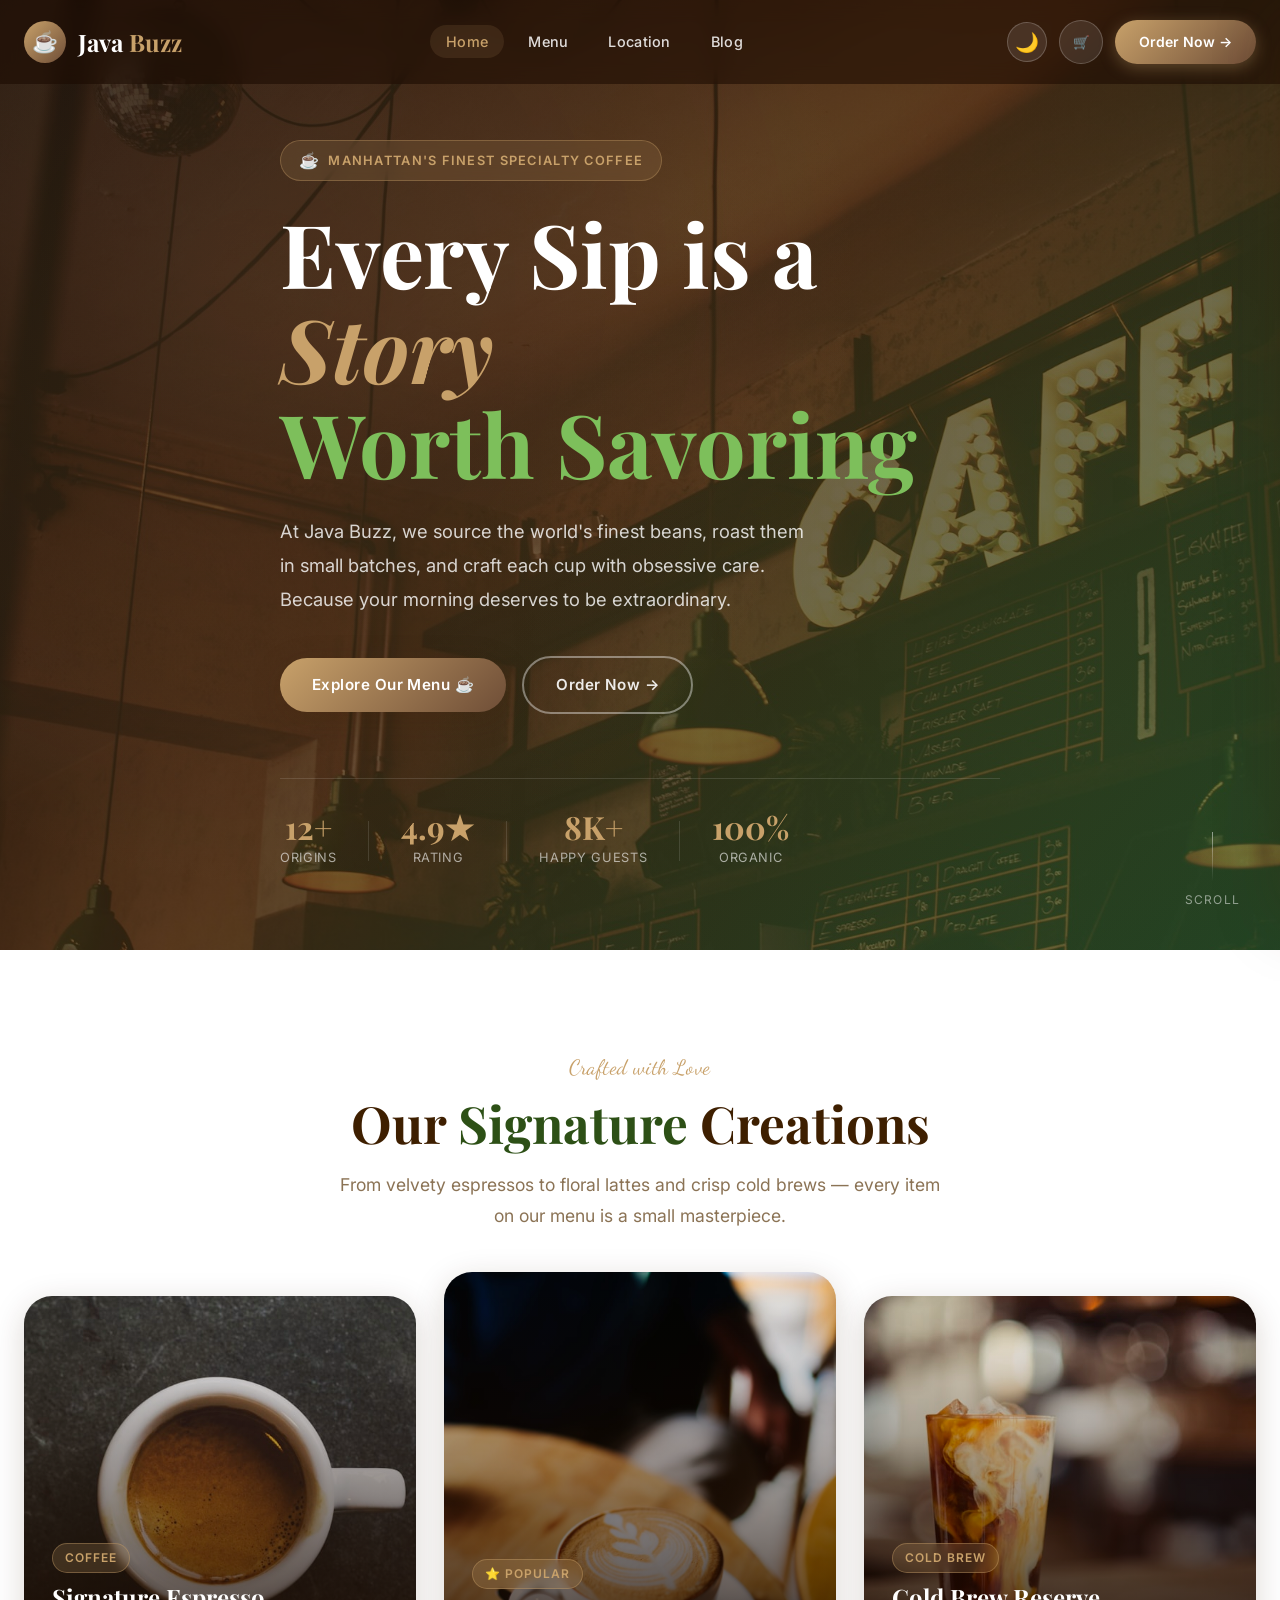
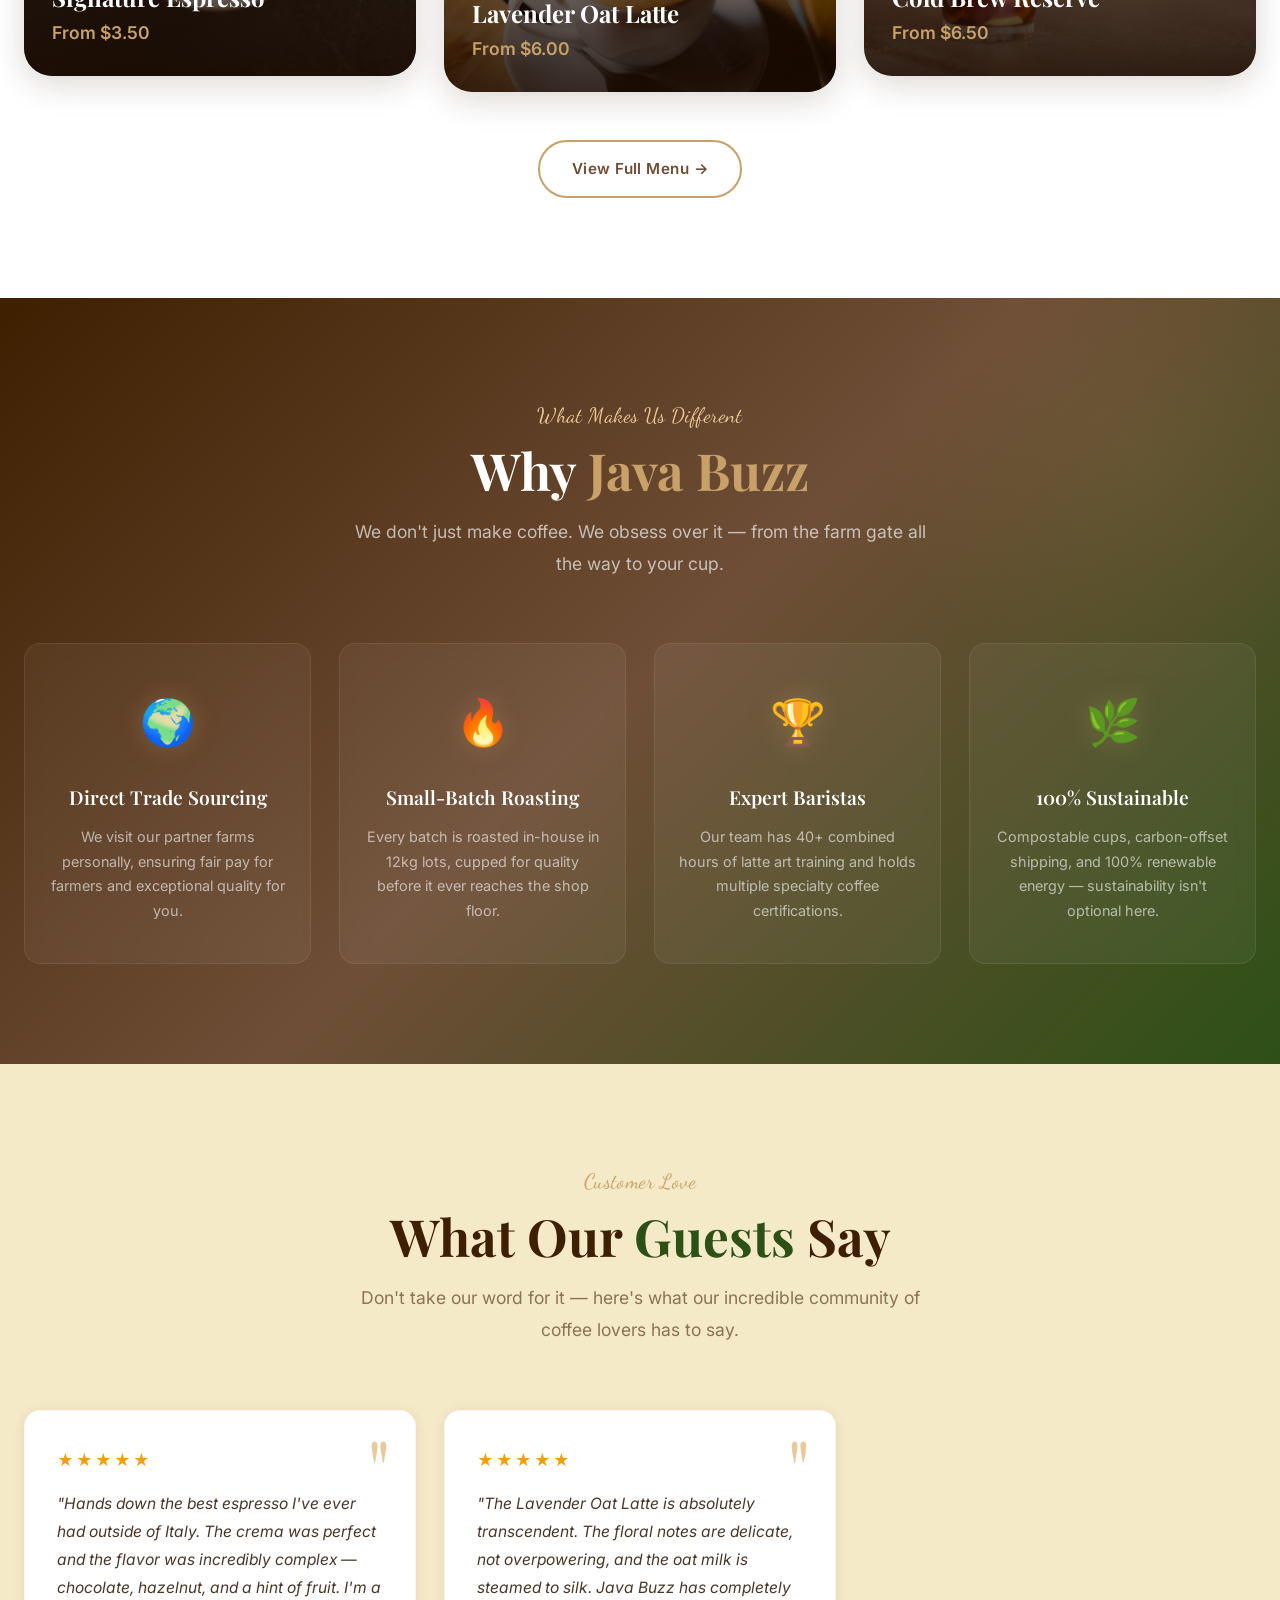
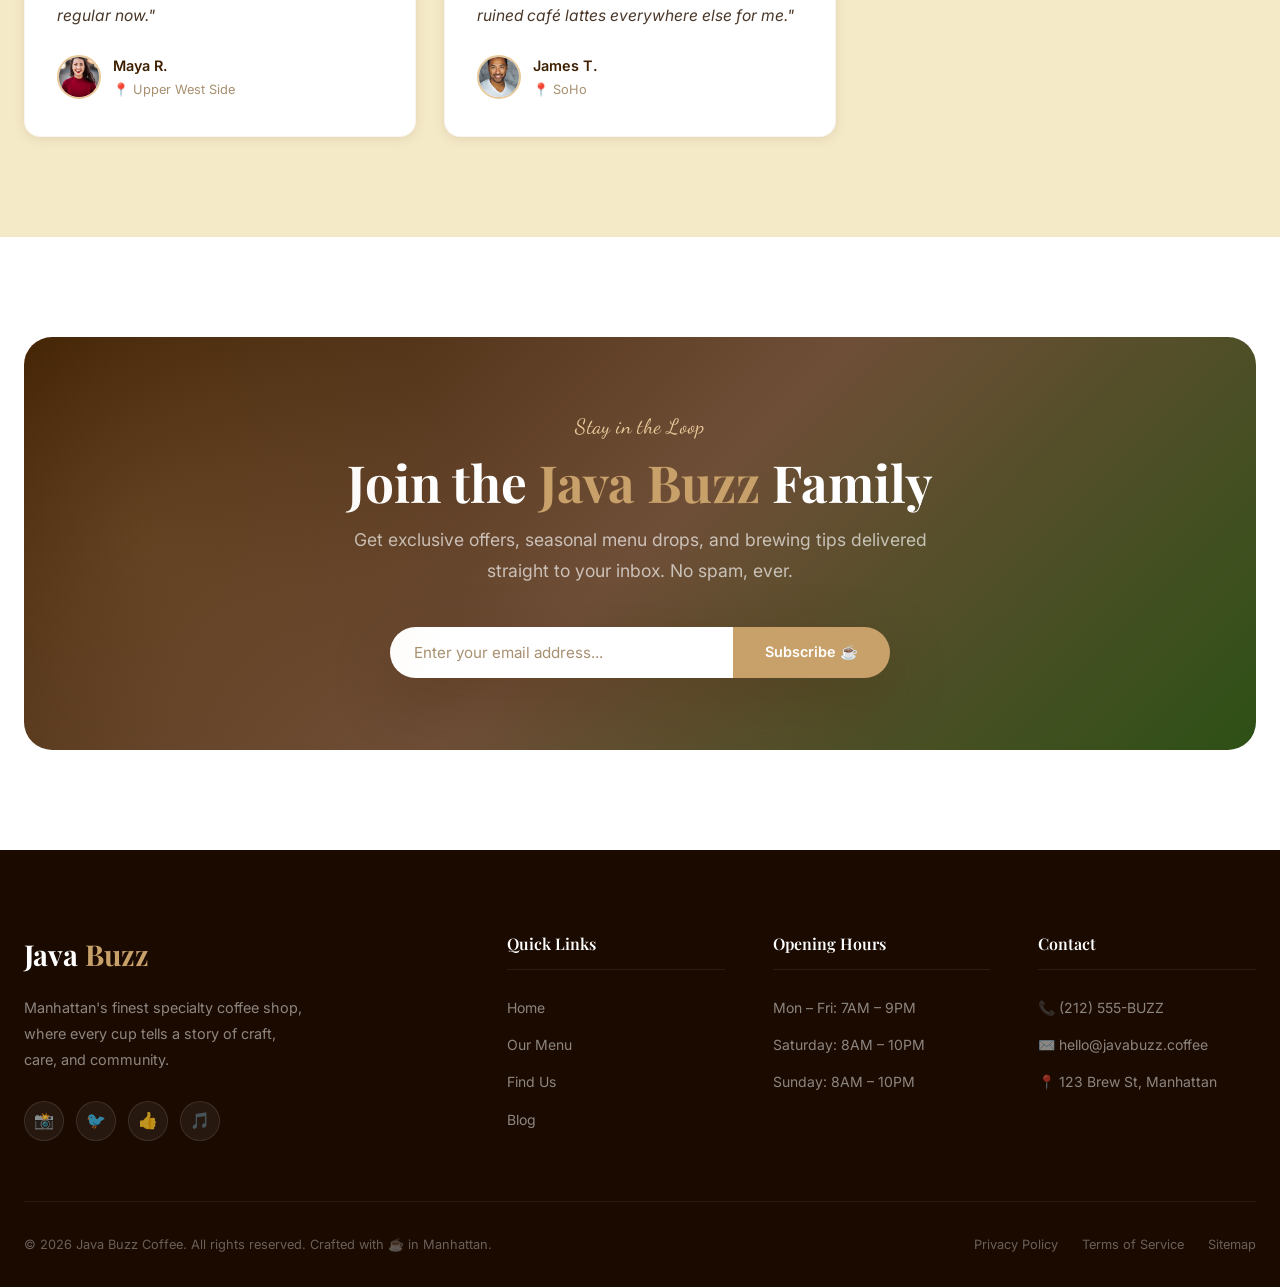
==== commit 0299b602: "coffee website" ====
--- a/index.html
+++ b/index.html
@@ -46,6 +46,9 @@
         <li><a href="blog.html" class="nav-link">Blog</a></li>
       </ul>
       <div class="navbar-actions" style="display:flex; align-items:center; gap:12px;">
+        <button class="theme-toggle" id="theme-toggle" aria-label="Toggle theme">
+          <span class="theme-icon">🌙</span>
+        </button>
         <button class="cart-nav-btn" aria-label="Open cart">
           <span>🛒</span>
           <span class="cart-badge">0</span>
--- a/css/style.css
+++ b/css/style.css
@@ -57,6 +57,84 @@
   /* Transitions */
   --transition: all 0.35s cubic-bezier(0.4, 0, 0.2, 1);
   --transition-fast: all 0.18s ease;
+}
+
+/* --- Dark Theme Palette (Espresso Dark) --- */
+[data-theme='dark'] {
+  --brown-darkest: #0a0400;
+  --brown-dark: #120800;
+  --brown-medium: #8B5E3C;
+  --brown-light: #D4B483;
+  --brown-pale: #3E1F00;
+
+  --green-dark: #0d1a04;
+  --green-primary: #7DBF5B;
+  --green-medium: #C1E6A0;
+
+  --cream: #120800;
+  /* Deep coffee bean black-brown */
+  --cream-dark: #1C1009;
+  --white: #1a0f08;
+  --text-dark: #FDF6E3;
+  /* Cream text for dark bg */
+  --text-medium: #E8C99A;
+  --text-light: #A89070;
+  --text-muted: #6F4E37;
+
+  --gradient-hero: linear-gradient(135deg, rgba(10, 5, 0, 0.95) 0%, rgba(28, 16, 9, 0.85) 100%);
+  --shadow-sm: 0 2px 12px rgba(0, 0, 0, 0.4);
+  --shadow-md: 0 8px 32px rgba(0, 0, 0, 0.6);
+  --shadow-lg: 0 20px 60px rgba(0, 0, 0, 0.8);
+}
+
+/* --- Keyframes & Micro-animations --- */
+@keyframes steam {
+  0% {
+    transform: translateY(0) scale(1) rotate(0deg);
+    opacity: 0;
+  }
+
+  20% {
+    opacity: 0.8;
+  }
+
+  50% {
+    transform: translateY(-15px) scale(1.2) rotate(5deg);
+    opacity: 0.5;
+  }
+
+  80% {
+    opacity: 0.2;
+  }
+
+  100% {
+    transform: translateY(-30px) scale(1.5) rotate(-5deg);
+    opacity: 0;
+  }
+}
+
+@keyframes float {
+
+  0%,
+  100% {
+    transform: translateY(0);
+  }
+
+  50% {
+    transform: translateY(-6px);
+  }
+}
+
+@keyframes pulse-glow {
+
+  0%,
+  100% {
+    box-shadow: 0 0 20px rgba(200, 161, 106, 0.2);
+  }
+
+  50% {
+    box-shadow: 0 0 40px rgba(200, 161, 106, 0.4);
+  }
 }
 
 /* --- Reset & Base --- */
@@ -263,6 +341,16 @@
   justify-content: center;
   font-size: 1.3rem;
   flex-shrink: 0;
+  position: relative;
+}
+
+.navbar-logo .logo-icon::after {
+  content: '♨️';
+  position: absolute;
+  top: -12px;
+  font-size: 0.8rem;
+  opacity: 0;
+  animation: steam 3s infinite;
 }
 
 .navbar-logo .logo-text {
@@ -313,6 +401,31 @@
 .navbar-order:hover {
   transform: translateY(-2px);
   box-shadow: 0 8px 24px rgba(200, 161, 106, 0.5);
+}
+
+.theme-toggle {
+  width: 40px;
+  height: 40px;
+  border-radius: 50%;
+  display: flex;
+  align-items: center;
+  justify-content: center;
+  font-size: 1.2rem;
+  background: rgba(255, 255, 255, 0.1);
+  color: var(--white);
+  border: 1px solid rgba(255, 255, 255, 0.2);
+  transition: var(--transition-fast);
+}
+
+.theme-toggle:hover {
+  background: rgba(255, 255, 255, 0.2);
+  transform: rotate(15deg);
+}
+
+[data-theme='dark'] .theme-toggle {
+  background: rgba(200, 161, 106, 0.2);
+  color: var(--brown-light);
+  border-color: rgba(200, 161, 106, 0.4);
 }
 
 .hamburger {
@@ -554,8 +667,8 @@
 }
 
 .featured-card:hover {
-  transform: translateY(-8px);
-  box-shadow: var(--shadow-lg);
+  transform: translateY(-12px) scale(1.02);
+  box-shadow: var(--shadow-lg), 0 12px 40px rgba(62, 31, 0, 0.3);
 }
 
 .featured-card-img {
@@ -610,6 +723,35 @@
   color: var(--brown-light);
 }
 
+/* --- Favorites Heart --- */
+.fav-btn {
+  position: absolute;
+  top: 16px;
+  right: 16px;
+  width: 36px;
+  height: 36px;
+  border-radius: 50%;
+  background: rgba(255, 255, 255, 0.2);
+  backdrop-filter: blur(8px);
+  display: flex;
+  align-items: center;
+  justify-content: center;
+  color: #fff;
+  font-size: 1.1rem;
+  transition: var(--transition-fast);
+  z-index: 10;
+}
+
+.fav-btn:hover {
+  background: rgba(255, 255, 255, 0.4);
+  transform: scale(1.1);
+}
+
+.fav-btn.active {
+  color: #EF4444;
+  background: #fff;
+}
+
 /* --- Why Us Section --- */
 .why-us {
   background: var(--gradient-warm);
@@ -672,6 +814,7 @@
   margin-bottom: 20px;
   display: block;
   filter: drop-shadow(0 0 12px rgba(200, 161, 106, 0.3));
+  animation: float 4s ease-in-out infinite;
 }
 
 .why-card-title {
@@ -798,6 +941,40 @@
 .newsletter-box .section-title {
   color: var(--white);
   margin-bottom: 12px;
+}
+
+/* --- Social Share Buttons (Blog) --- */
+.blog-social-share {
+  display: flex;
+  gap: 8px;
+  margin-top: 12px;
+}
+
+.share-btn {
+  width: 32px;
+  height: 32px;
+  border-radius: 50%;
+  display: flex;
+  align-items: center;
+  justify-content: center;
+  font-size: 0.9rem;
+  background: var(--cream-dark);
+  color: var(--brown-dark);
+  transition: var(--transition-fast);
+}
+
+.share-btn:hover {
+  transform: translateY(-2px);
+  background: var(--brown-light);
+  color: var(--white);
+}
+
+.share-btn.fb:hover {
+  background: #1877F2;
+}
+
+.share-btn.tw:hover {
+  background: #1DA1F2;
 }
 
 .newsletter-box .section-subtitle {
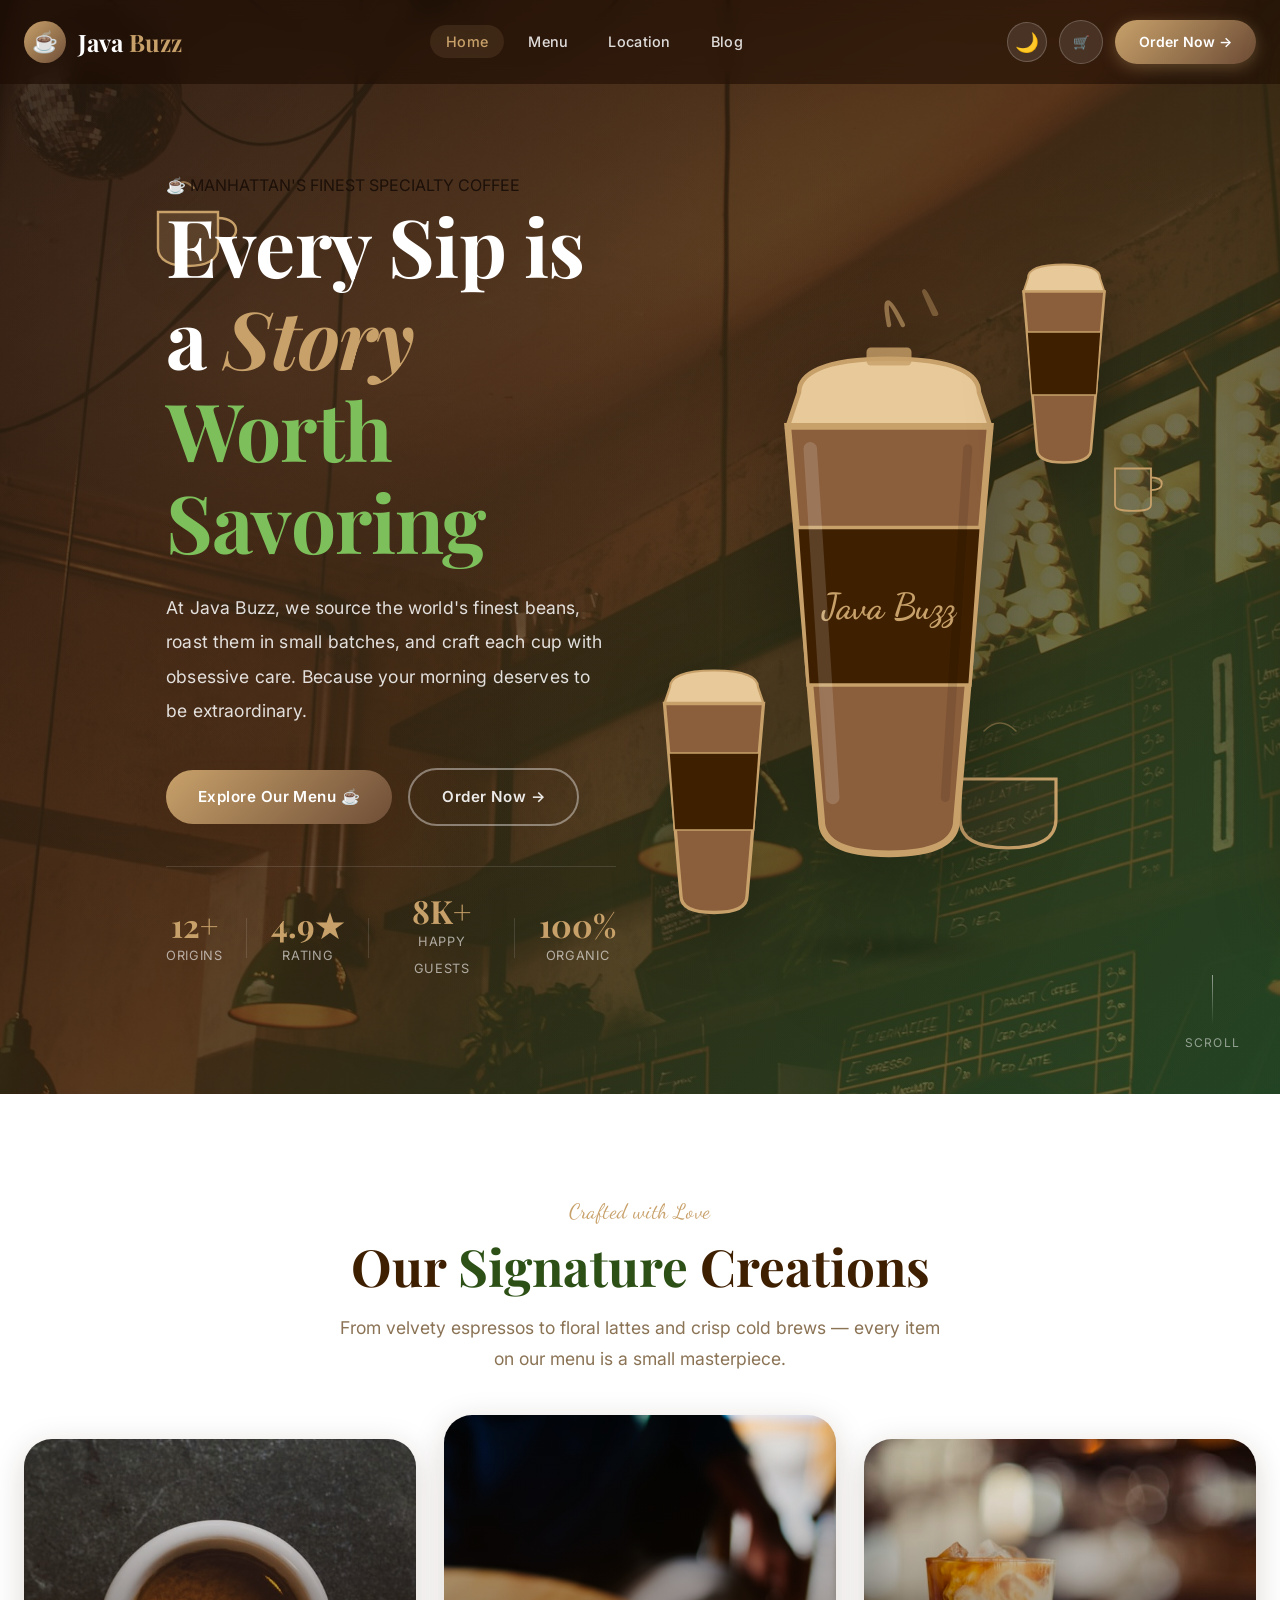
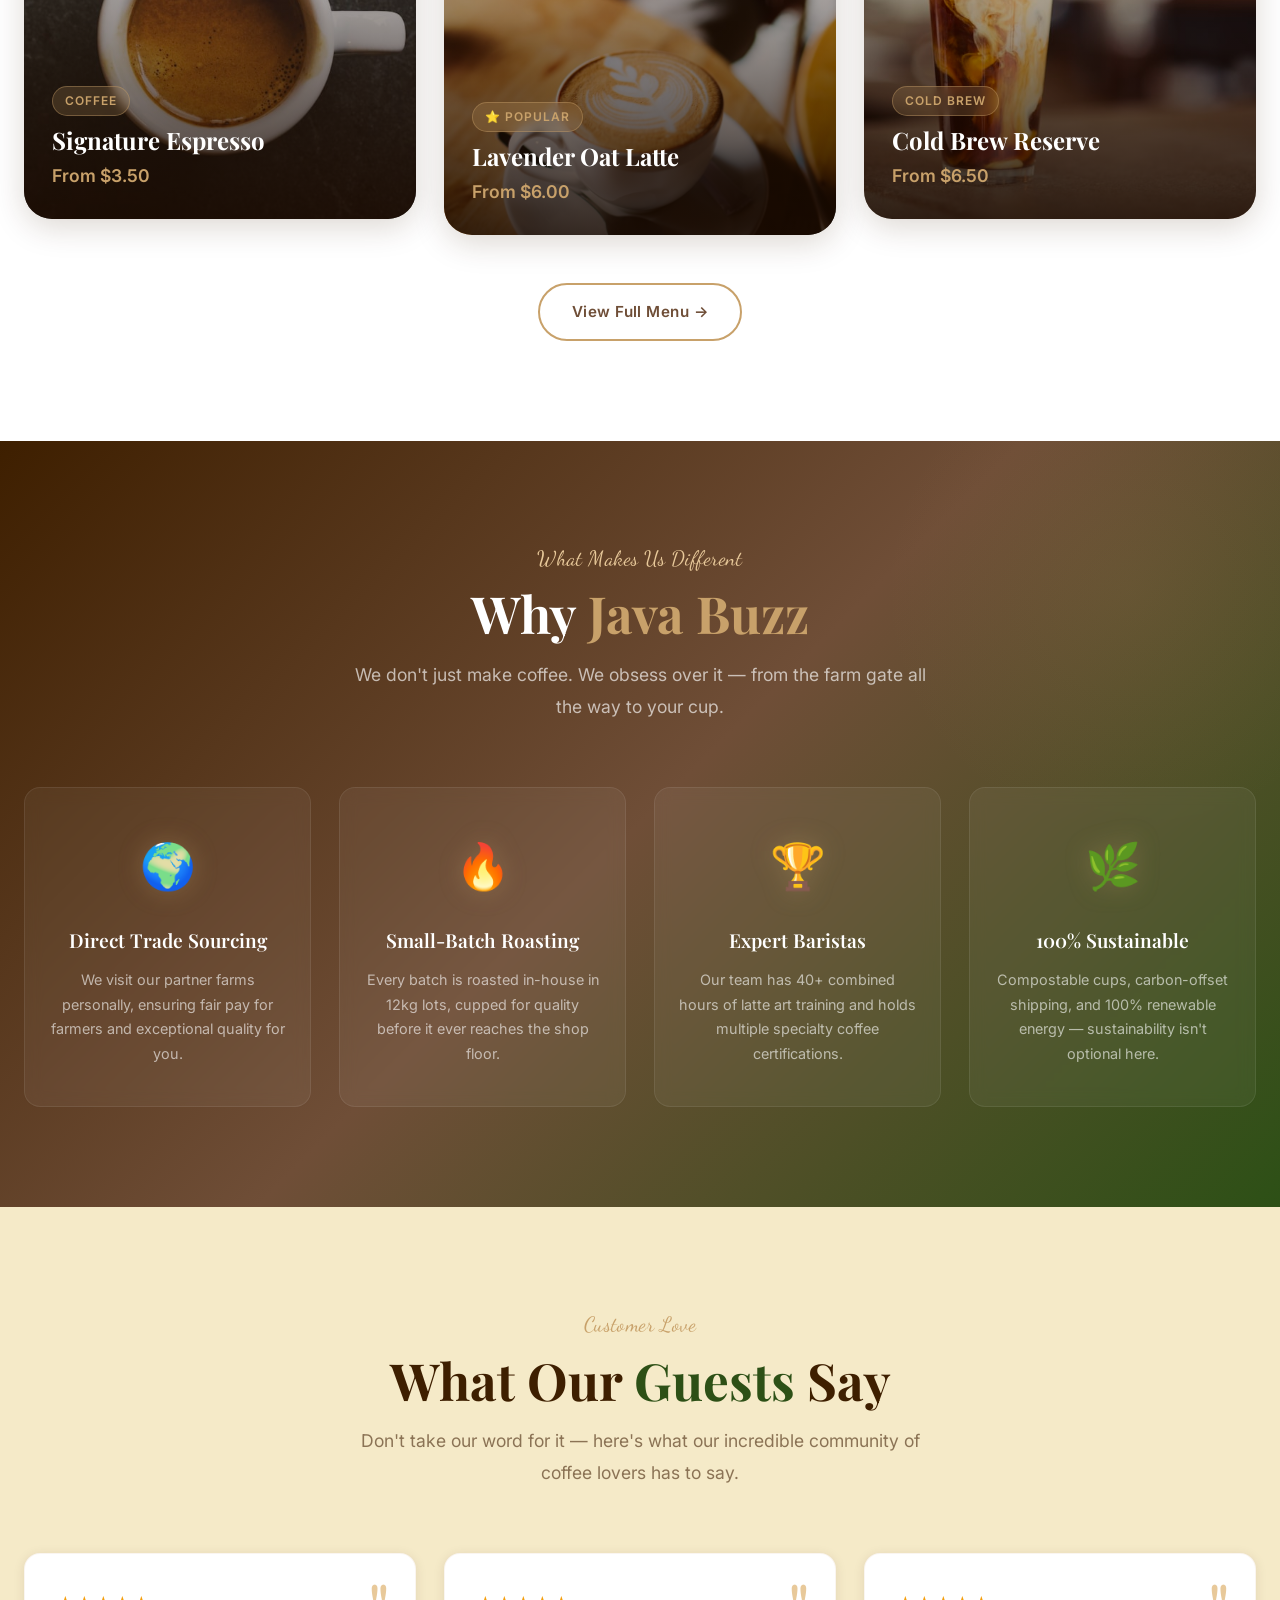
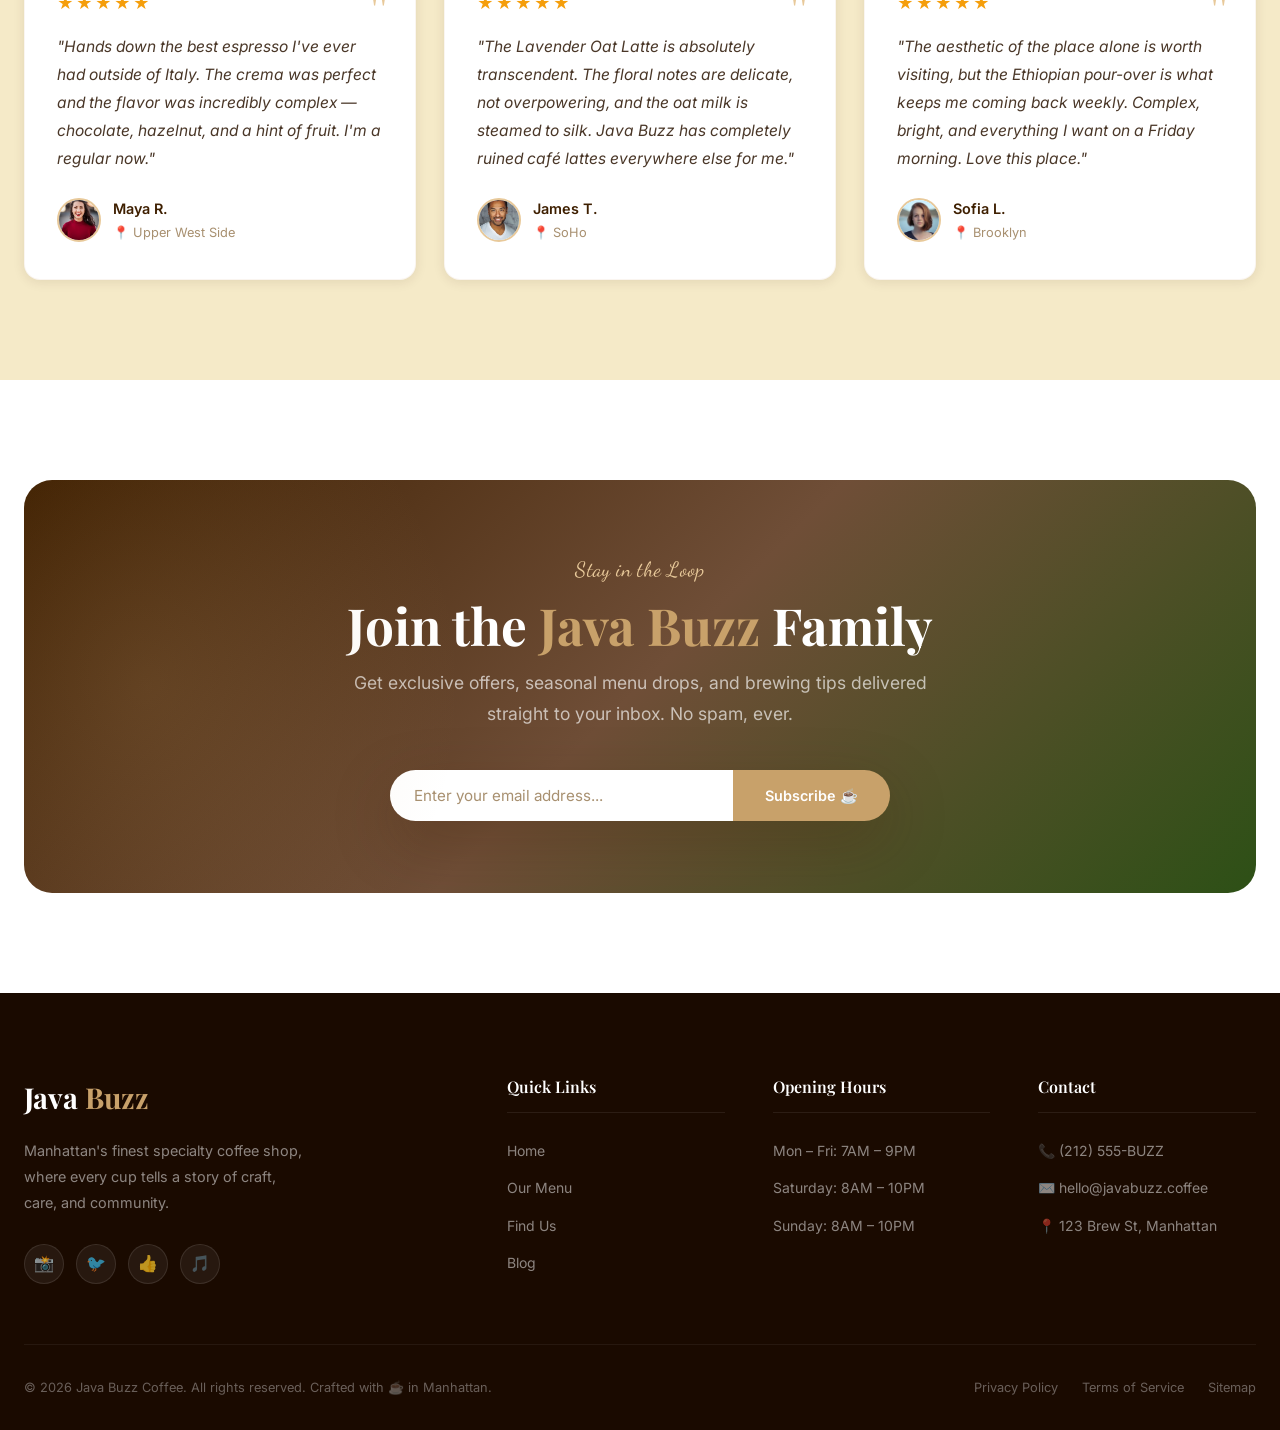
==== commit 3fbba838: "buzz coffee" ====
--- a/index.html
+++ b/index.html
@@ -78,44 +78,140 @@
     <div class="hero-bg" role="img" aria-label="Coffee shop atmosphere"></div>
     <div class="hero-overlay"></div>
     <div class="hero-particles"></div>
-    <div class="container">
-      <div class="hero-content">
-        <div class="hero-badge"><span>☕</span> MANHATTAN'S FINEST SPECIALTY COFFEE</div>
-        <h1 class="hero-title">
-          Every Sip is a
-          <em class="highlight">Story</em>
-          <span class="green-text">Worth Savoring</span>
-        </h1>
-        <p class="hero-desc">
-          At Java Buzz, we source the world's finest beans, roast them in small batches, and craft each cup with
-          obsessive care. Because your morning deserves to be extraordinary.
-        </p>
-        <div class="hero-actions">
-          <a href="menu.html" class="btn btn-primary" id="explore-menu-btn">Explore Our Menu ☕</a>
-          <a href="#" class="btn btn-outline" data-order-modal="true" id="order-now-btn"
-            style="color:rgba(255,255,255,0.9); border-color:rgba(255,255,255,0.4);">
-            Order Now →
-          </a>
-        </div>
-        <div class="hero-stats">
-          <div class="hero-stat">
-            <span class="value">12+</span>
-            <span class="label">Origins</span>
-          </div>
-          <div class="hero-stat-divider"></div>
-          <div class="hero-stat">
-            <span class="value">4.9★</span>
-            <span class="label">Rating</span>
-          </div>
-          <div class="hero-stat-divider"></div>
-          <div class="hero-stat">
-            <span class="value">8K+</span>
-            <span class="label">Happy Guests</span>
-          </div>
-          <div class="hero-stat-divider"></div>
-          <div class="hero-stat">
-            <span class="value">100%</span>
-            <span class="label">Organic</span>
+
+    <!-- Floating Cup Elements -->
+    <div class="hero-floating-elements" aria-hidden="true">
+      <div class="floating-cup cup-1">
+        <svg viewBox="0 0 100 100" fill="none" xmlns="http://www.w3.org/2000/svg">
+          <path d="M25 40 H75 V70 C75 80 65 85 50 85 C35 85 25 80 25 70 V40 Z" fill="rgba(200, 161, 106, 0.2)"
+            stroke="var(--brown-light)" stroke-width="2" />
+          <path d="M75 45 C85 45 90 50 90 55 C90 60 85 65 75 65" stroke="var(--brown-light)" stroke-width="2" />
+          <path d="M40 20 Q50 10 60 20" stroke="var(--brown-light)" stroke-width="1.5" stroke-linecap="round"
+            opacity="0.6">
+            <animate attributeName="d" values="M40 20 Q50 10 60 20;M40 20 Q30 10 40 20;M40 20 Q50 10 60 20" dur="3s"
+              repeatCount="indefinite" />
+          </path>
+        </svg>
+      </div>
+      <div class="floating-cup cup-2">
+        <svg viewBox="0 0 100 100" fill="none" xmlns="http://www.w3.org/2000/svg">
+          <path d="M20 45 H80 V70 C80 82 70 88 50 88 C30 88 20 82 20 70 V45 Z" fill="rgba(111, 78, 55, 0.15)"
+            stroke="var(--brown-light)" stroke-width="2" />
+          <path d="M35 15 Q45 5 55 15" stroke="var(--brown-light)" stroke-width="1" stroke-linecap="round"
+            opacity="0.4">
+            <animate attributeName="opacity" values="0.2;0.6;0.2" dur="4s" repeatCount="indefinite" />
+          </path>
+        </svg>
+      </div>
+      <div class="floating-cup cup-3">
+        <svg viewBox="0 0 100 100" fill="none" xmlns="http://www.w3.org/2000/svg">
+          <path d="M30 35 H70 V75 C70 80 65 82 50 82 C35 82 30 80 30 75 V35 Z" fill="rgba(255, 255, 255, 0.05)"
+            stroke="var(--brown-light)" stroke-width="2" />
+          <path d="M70 45 C78 45 82 48 82 52 C82 56 78 59 70 59" stroke="var(--brown-light)" stroke-width="2" />
+        </svg>
+      </div>
+    </div>
+    <div class="container">
+      <div class="hero-flex-container">
+        <div class="hero-content">
+          <div class="hero-badge"><span>☕</span> MANHATTAN'S FINEST SPECIALTY COFFEE</div>
+          <h1 class="hero-title">
+            Every Sip is a
+            <em class="highlight">Story</em>
+            <span class="green-text">Worth Savoring</span>
+          </h1>
+          <p class="hero-desc">
+            At Java Buzz, we source the world's finest beans, roast them in small batches, and craft each cup with
+            obsessive care. Because your morning deserves to be extraordinary.
+          </p>
+          <div class="hero-actions">
+            <a href="menu.html" class="btn btn-primary" id="explore-menu-btn">Explore Our Menu ☕</a>
+            <a href="#" class="btn btn-outline" data-order-modal="true" id="order-now-btn"
+              style="color:rgba(255,255,255,0.9); border-color:rgba(255,255,255,0.4);">
+              Order Now →
+            </a>
+          </div>
+          <div class="hero-stats">
+            <div class="hero-stat">
+              <span class="value">12+</span>
+              <span class="label">Origins</span>
+            </div>
+            <div class="hero-stat-divider"></div>
+            <div class="hero-stat">
+              <span class="value">4.9★</span>
+              <span class="label">Rating</span>
+            </div>
+            <div class="hero-stat-divider"></div>
+            <div class="hero-stat">
+              <span class="value">8K+</span>
+              <span class="label">Happy Guests</span>
+            </div>
+            <div class="hero-stat-divider"></div>
+            <div class="hero-stat">
+              <span class="value">100%</span>
+              <span class="label">Organic</span>
+            </div>
+          </div>
+        </div>
+
+        <!-- Large Floating Coffee Cup Side -->
+        <div class="hero-image-side">
+          <div class="main-floating-cup">
+            <svg viewBox="0 0 200 300" fill="none" xmlns="http://www.w3.org/2000/svg">
+              <!-- Steam -->
+              <g class="steam-container">
+                <path class="steam-path" d="M100 40 Q110 20 120 40" stroke="var(--brown-light)" stroke-width="2"
+                  stroke-linecap="round" opacity="0.6">
+                  <animate attributeName="d"
+                    values="M100 40 Q110 20 120 40;M100 40 Q90 20 100 40;M100 40 Q110 20 120 40" dur="4s"
+                    repeatCount="indefinite" />
+                </path>
+                <path class="steam-path" d="M120 35 Q130 15 140 35" stroke="var(--brown-light)" stroke-width="2"
+                  stroke-linecap="round" opacity="0.4">
+                  <animate attributeName="d"
+                    values="M120 35 Q130 15 140 35;M120 35 Q110 15 120 35;M120 35 Q130 15 140 35" dur="5s"
+                    repeatCount="indefinite" />
+                </path>
+              </g>
+              <!-- Lid -->
+              <path d="M60 70 C60 62 70 55 100 55 C130 55 140 62 140 70 L145 85 H55 L60 70 Z" fill="var(--brown-pale)"
+                stroke="var(--brown-light)" stroke-width="2" />
+              <rect x="90" y="50" width="20" height="8" rx="2" fill="var(--brown-light)" opacity="0.8" />
+              <!-- Cup Body -->
+              <path d="M55 85 L70 260 C70 270 80 275 100 275 C120 275 130 270 130 260 L145 85 H55 Z"
+                fill="var(--brown-medium)" stroke="var(--brown-light)" stroke-width="3" />
+              <!-- Cup Sleeve -->
+              <path d="M59 130 L64 200 H136 L141 130 H59 Z" fill="var(--brown-dark)" stroke="var(--brown-light)"
+                stroke-width="1.5" />
+              <text x="100" y="170" text-anchor="middle" fill="var(--brown-light)" font-family="Dancing Script, cursive"
+                font-weight="bold" font-size="16">Java Buzz</text>
+              <!-- Shine/Details -->
+              <path d="M65 95 L75 250" stroke="rgba(255,255,255,0.15)" stroke-width="6" stroke-linecap="round" />
+              <path d="M135 95 L125 250" stroke="rgba(0,0,0,0.1)" stroke-width="4" stroke-linecap="round" />
+            </svg>
+            <div class="cup-shadow"></div>
+          </div>
+
+          <!-- Secondary Floating Cups -->
+          <div class="floating-cup-secondary cup-sub-1">
+            <svg viewBox="0 0 200 300" fill="none" xmlns="http://www.w3.org/2000/svg">
+              <path d="M60 70 C60 62 70 55 100 55 C130 55 140 62 140 70 L145 85 H55 L60 70 Z" fill="var(--brown-pale)"
+                stroke="var(--brown-light)" stroke-width="2" />
+              <path d="M55 85 L70 260 C70 270 80 275 100 275 C120 275 130 270 130 260 L145 85 H55 Z"
+                fill="var(--brown-medium)" stroke="var(--brown-light)" stroke-width="3" />
+              <path d="M59 130 L64 200 H136 L141 130 H59 Z" fill="var(--brown-dark)" stroke="var(--brown-light)"
+                stroke-width="1.5" />
+            </svg>
+          </div>
+          <div class="floating-cup-secondary cup-sub-2">
+            <svg viewBox="0 0 200 300" fill="none" xmlns="http://www.w3.org/2000/svg">
+              <path d="M60 70 C60 62 70 55 100 55 C130 55 140 62 140 70 L145 85 H55 L60 70 Z" fill="var(--brown-pale)"
+                stroke="var(--brown-light)" stroke-width="2" />
+              <path d="M55 85 L70 260 C70 270 80 275 100 275 C120 275 130 270 130 260 L145 85 H55 Z"
+                fill="var(--brown-medium)" stroke="var(--brown-light)" stroke-width="3" />
+              <path d="M59 130 L64 200 H136 L141 130 H59 Z" fill="var(--brown-dark)" stroke="var(--brown-light)"
+                stroke-width="1.5" />
+            </svg>
           </div>
         </div>
       </div>
--- a/css/style.css
+++ b/css/style.css
@@ -59,32 +59,68 @@
   --transition-fast: all 0.18s ease;
 }
 
-/* --- Dark Theme Palette (Espresso Dark) --- */
+/* --- Dark Theme Palette (Elite Espresso) --- */
 [data-theme='dark'] {
-  --brown-darkest: #0a0400;
-  --brown-dark: #120800;
+  --brown-darkest: #0c0805;
+  /* Deep Roasted Bean */
+  --brown-dark: #140d07;
   --brown-medium: #8B5E3C;
-  --brown-light: #D4B483;
-  --brown-pale: #3E1F00;
+  --brown-light: #D4AF37;
+  /* Muted Gold Accent */
+  --brown-pale: #2a180b;
 
   --green-dark: #0d1a04;
   --green-primary: #7DBF5B;
   --green-medium: #C1E6A0;
 
-  --cream: #120800;
-  /* Deep coffee bean black-brown */
-  --cream-dark: #1C1009;
-  --white: #1a0f08;
-  --text-dark: #FDF6E3;
-  /* Cream text for dark bg */
-  --text-medium: #E8C99A;
+  --cream: #0c0805;
+  --cream-dark: #1a120b;
+  --white: #140d07;
+  --text-dark: #F6E6D5;
+  /* Soft Almond Cream */
+  --text-medium: #D4B483;
   --text-light: #A89070;
-  --text-muted: #6F4E37;
-
-  --gradient-hero: linear-gradient(135deg, rgba(10, 5, 0, 0.95) 0%, rgba(28, 16, 9, 0.85) 100%);
-  --shadow-sm: 0 2px 12px rgba(0, 0, 0, 0.4);
-  --shadow-md: 0 8px 32px rgba(0, 0, 0, 0.6);
-  --shadow-lg: 0 20px 60px rgba(0, 0, 0, 0.8);
+  --text-muted: #8B7355;
+
+  --gradient-hero: linear-gradient(135deg, rgba(12, 8, 5, 0.98) 0%, rgba(30, 20, 10, 0.85) 100%);
+  --shadow-sm: 0 2px 12px rgba(0, 0, 0, 0.5);
+  --shadow-md: 0 8px 32px rgba(0, 0, 0, 0.7);
+  --shadow-lg: 0 20px 60px rgba(0, 0, 0, 0.9);
+}
+
+/* Explicit Dark Mode Contrast Adjustments */
+[data-theme='dark'] h1,
+[data-theme='dark'] h2,
+[data-theme='dark'] h3,
+[data-theme='dark'] h4,
+[data-theme='dark'] .section-title,
+[data-theme='dark'] .logo-text,
+[data-theme='dark'] .hero-title,
+[data-theme='dark'] .navbar-nav .nav-link,
+[data-theme='dark'] .btn-white {
+  color: var(--text-dark) !important;
+}
+
+[data-theme='dark'] .section-label,
+[data-theme='dark'] .section-title span {
+  color: var(--brown-light) !important;
+}
+
+[data-theme='dark'] .footer-brand .logo-text,
+[data-theme='dark'] .footer-col h4,
+[data-theme='dark'] .page-hero .section-title,
+[data-theme='dark'] .modal-header h3,
+[data-theme='dark'] .cart-panel-header h3,
+[data-theme='dark'] .loader-logo {
+  color: var(--text-dark) !important;
+}
+
+[data-theme='dark'] .page-loader {
+  background-color: var(--brown-darkest) !important;
+}
+
+[data-theme='dark'] .loader-bar {
+  background: rgba(246, 230, 213, 0.2) !important;
 }
 
 /* --- Keyframes & Micro-animations --- */
@@ -508,40 +544,29 @@
     radial-gradient(circle at 80% 70%, rgba(74, 124, 35, 0.08) 0%, transparent 50%);
 }
 
+.hero-flex-container {
+  display: flex;
+  align-items: center;
+  justify-content: space-between;
+  gap: 48px;
+  min-height: 80vh;
+  padding: 32px 0;
+}
+
 .hero-content {
-  position: relative;
-  z-index: 2;
-  max-width: 720px;
-}
-
-.hero-badge {
-  display: inline-flex;
-  align-items: center;
-  gap: 8px;
-  padding: 6px 18px;
-  background: rgba(200, 161, 106, 0.15);
-  border: 1px solid rgba(200, 161, 106, 0.35);
-  border-radius: var(--radius-full);
-  color: var(--brown-light);
-  font-size: 0.8rem;
-  font-weight: 600;
-  letter-spacing: 0.1em;
-  text-transform: uppercase;
-  margin-bottom: 24px;
-  backdrop-filter: blur(8px);
-  animation: fadeInDown 0.8s ease both;
-}
-
-.hero-badge span {
-  font-size: 1rem;
+  flex: 1;
+  max-width: 600px;
+  text-align: left;
+  z-index: 10;
 }
 
 .hero-title {
   font-family: var(--font-display);
-  font-size: clamp(3rem, 7vw, 5.5rem);
+  font-size: clamp(3rem, 7vw, 5rem);
   font-weight: 700;
   color: var(--white);
-  line-height: 1.08;
+  line-height: 1.15;
+  letter-spacing: -0.01em;
   margin-bottom: 24px;
   animation: fadeInUp 0.9s 0.1s ease both;
 }
@@ -557,10 +582,11 @@
 }
 
 .hero-desc {
-  font-size: 1.15rem;
-  color: rgba(255, 255, 255, 0.80);
+  font-size: 1.1rem;
+  color: rgba(255, 255, 255, 0.85);
   max-width: 540px;
-  line-height: 1.85;
+  line-height: 1.95;
+  letter-spacing: 0.01em;
   margin-bottom: 40px;
   animation: fadeInUp 1s 0.2s ease both;
 }
@@ -573,14 +599,204 @@
   animation: fadeInUp 1.1s 0.3s ease both;
 }
 
+/* --- Large Floating Cup --- */
+.hero-image-side {
+  flex: 1;
+  display: flex;
+  justify-content: center;
+  align-items: center;
+  position: relative;
+  z-index: 5;
+  animation: fadeInRight 1.2s cubic-bezier(0.4, 0, 0.2, 1) both;
+}
+
+.main-floating-cup {
+  position: relative;
+  width: 100%;
+  max-width: 450px;
+  filter: drop-shadow(0 20px 50px rgba(0, 0, 0, 0.3));
+  animation: heroCupFloat 6s ease-in-out infinite alternate;
+}
+
+.main-floating-cup svg {
+  width: 100%;
+  height: auto;
+}
+
+.cup-shadow {
+  position: absolute;
+  bottom: -40px;
+  left: 50%;
+  transform: translateX(-50%);
+  width: 60%;
+  height: 20px;
+  background: radial-gradient(ellipse at center, rgba(0, 0, 0, 0.4) 0%, transparent 70%);
+  filter: blur(8px);
+  animation: shadowScale 6s ease-in-out infinite alternate;
+}
+
+@keyframes heroCupFloat {
+  0% {
+    transform: translateY(0) rotate(0deg);
+  }
+
+  100% {
+    transform: translateY(-30px) rotate(3deg);
+  }
+}
+
+@keyframes shadowScale {
+  0% {
+    transform: translateX(-50%) scale(1);
+    opacity: 0.6;
+  }
+
+  100% {
+    transform: translateX(-50%) scale(0.8);
+    opacity: 0.3;
+  }
+}
+
+@keyframes fadeInRight {
+  from {
+    opacity: 0;
+    transform: translateX(50px);
+  }
+
+  to {
+    opacity: 1;
+    transform: translateX(0);
+  }
+}
+
+/* --- Secondary Floating Cups --- */
+.floating-cup-secondary {
+  position: absolute;
+  pointer-events: none;
+  z-index: 4;
+}
+
+.floating-cup-secondary svg {
+  width: 100%;
+  height: auto;
+  filter: drop-shadow(0 15px 30px rgba(0, 0, 0, 0.25));
+}
+
+.cup-sub-1 {
+  width: 180px;
+  top: -20px;
+  right: -40px;
+  animation:
+    fadeInUp 1.4s 0.2s ease both,
+    heroCupFloatSub1 7s ease-in-out infinite alternate;
+}
+
+.cup-sub-2 {
+  width: 220px;
+  bottom: -30px;
+  left: -60px;
+  animation:
+    fadeInUp 1.6s 0.4s ease both,
+    heroCupFloatSub2 9s ease-in-out infinite alternate-reverse;
+}
+
+@keyframes heroCupFloatSub1 {
+  0% {
+    transform: translateY(0) rotate(-15deg) translateX(0);
+  }
+
+  100% {
+    transform: translateY(-20px) rotate(-10deg) translateX(10px);
+  }
+}
+
+@keyframes heroCupFloatSub2 {
+  0% {
+    transform: translateY(0) rotate(20deg) translateX(0);
+  }
+
+  100% {
+    transform: translateY(-35px) rotate(25deg) translateX(-15px);
+  }
+}
+
 .hero-stats {
   display: flex;
   align-items: center;
-  gap: 32px;
-  margin-top: 64px;
-  padding-top: 32px;
+  gap: 24px;
+  margin-top: 40px;
+  padding-top: 28px;
   border-top: 1px solid rgba(255, 255, 255, 0.12);
   animation: fadeInUp 1.2s 0.4s ease both;
+  position: relative;
+  z-index: 5;
+  justify-content: flex-start;
+}
+
+/* --- Floating Coffee Cups --- */
+.hero-floating-elements {
+  position: absolute;
+  inset: 0;
+  pointer-events: none;
+  z-index: 1;
+  overflow: hidden;
+}
+
+.floating-cup {
+  position: absolute;
+  opacity: 0;
+  animation: fadeInUp 1.5s ease forwards;
+}
+
+.floating-cup svg {
+  width: 100%;
+  height: auto;
+  filter: drop-shadow(0 10px 20px rgba(0, 0, 0, 0.2));
+}
+
+.cup-1 {
+  width: 120px;
+  top: 15%;
+  left: 10%;
+  animation:
+    fadeInUp 1.5s ease forwards,
+    floatCup 8s ease-in-out infinite alternate;
+}
+
+.cup-2 {
+  width: 160px;
+  bottom: 20%;
+  right: 15%;
+  animation:
+    fadeInUp 1.8s 0.2s ease forwards,
+    floatCup 10s ease-in-out infinite alternate-reverse;
+}
+
+.cup-3 {
+  width: 90px;
+  top: 40%;
+  right: 8%;
+  animation:
+    fadeInUp 2s 0.4s ease forwards,
+    floatCup 12s ease-in-out infinite alternate;
+}
+
+@keyframes floatCup {
+  0% {
+    transform: translateY(0) rotate(0deg) translateX(0);
+  }
+
+  33% {
+    transform: translateY(-20px) rotate(5deg) translateX(10px);
+  }
+
+  66% {
+    transform: translateY(10px) rotate(-3deg) translateX(-5px);
+  }
+
+  100% {
+    transform: translateY(-15px) rotate(2deg) translateX(5px);
+  }
 }
 
 .hero-stat {
@@ -904,6 +1120,10 @@
   color: var(--brown-dark);
 }
 
+[data-theme='dark'] .testimonial-name {
+  color: var(--text-dark);
+}
+
 .testimonial-location {
   font-size: 0.8rem;
   color: var(--text-muted);
@@ -961,6 +1181,11 @@
   background: var(--cream-dark);
   color: var(--brown-dark);
   transition: var(--transition-fast);
+}
+
+[data-theme='dark'] .share-btn {
+  background: var(--brown-pale);
+  color: var(--text-dark);
 }
 
 .share-btn:hover {
--- a/css/responsive.css
+++ b/css/responsive.css
@@ -89,6 +89,10 @@
     margin-bottom: 8px;
 }
 
+[data-theme='dark'] .menu-card-name {
+    color: var(--text-dark);
+}
+
 .menu-card-desc {
     font-size: 0.85rem;
     color: var(--text-light);
@@ -203,6 +207,10 @@
     margin-bottom: 4px;
 }
 
+[data-theme='dark'] .info-text h4 {
+    color: var(--text-dark);
+}
+
 .info-text p {
     font-size: 0.875rem;
     color: var(--text-light);
@@ -254,6 +262,10 @@
     font-size: 1.1rem;
     color: var(--brown-dark);
     margin-bottom: 10px;
+}
+
+[data-theme='dark'] .direction-card h3 {
+    color: var(--text-dark);
 }
 
 .direction-card p {
@@ -377,6 +389,10 @@
     line-height: 1.3;
     margin-bottom: 10px;
     transition: color 0.2s;
+}
+
+[data-theme='dark'] .blog-card-title {
+    color: var(--text-dark);
 }
 
 .blog-card:hover .blog-card-title {
@@ -704,7 +720,66 @@
         gap: 20px;
     }
 
+    /* Hero Section Responsive */
+    .hero-flex-container {
+        flex-direction: column;
+        text-align: center;
+        padding-top: 60px;
+        gap: 32px;
+    }
+
+    .hero-content {
+        max-width: 100%;
+        text-align: center;
+        order: 2;
+    }
+
+    .hero-image-side {
+        order: 1;
+        width: 100%;
+        max-width: 320px;
+        margin: 0 auto;
+    }
+
+    .main-floating-cup {
+        max-width: 280px;
+    }
+
+    .cup-sub-1 {
+        width: 120px;
+        right: -20px;
+        top: -10px;
+    }
+
+    .cup-sub-2 {
+        display: none;
+        /* Hide one sub-cup on mobile to prevent clutter */
+    }
+
+    .hero-stats {
+        justify-content: center;
+        flex-wrap: wrap;
+        gap: 16px;
+    }
+
     .hero-scroll {
+        display: none;
+    }
+
+    /* Floating Cups Responsive */
+    .cup-1 {
+        width: 80px;
+        top: 10%;
+        left: 5%;
+    }
+
+    .cup-2 {
+        width: 100px;
+        bottom: 10%;
+        right: 5%;
+    }
+
+    .cup-3 {
         display: none;
     }
 
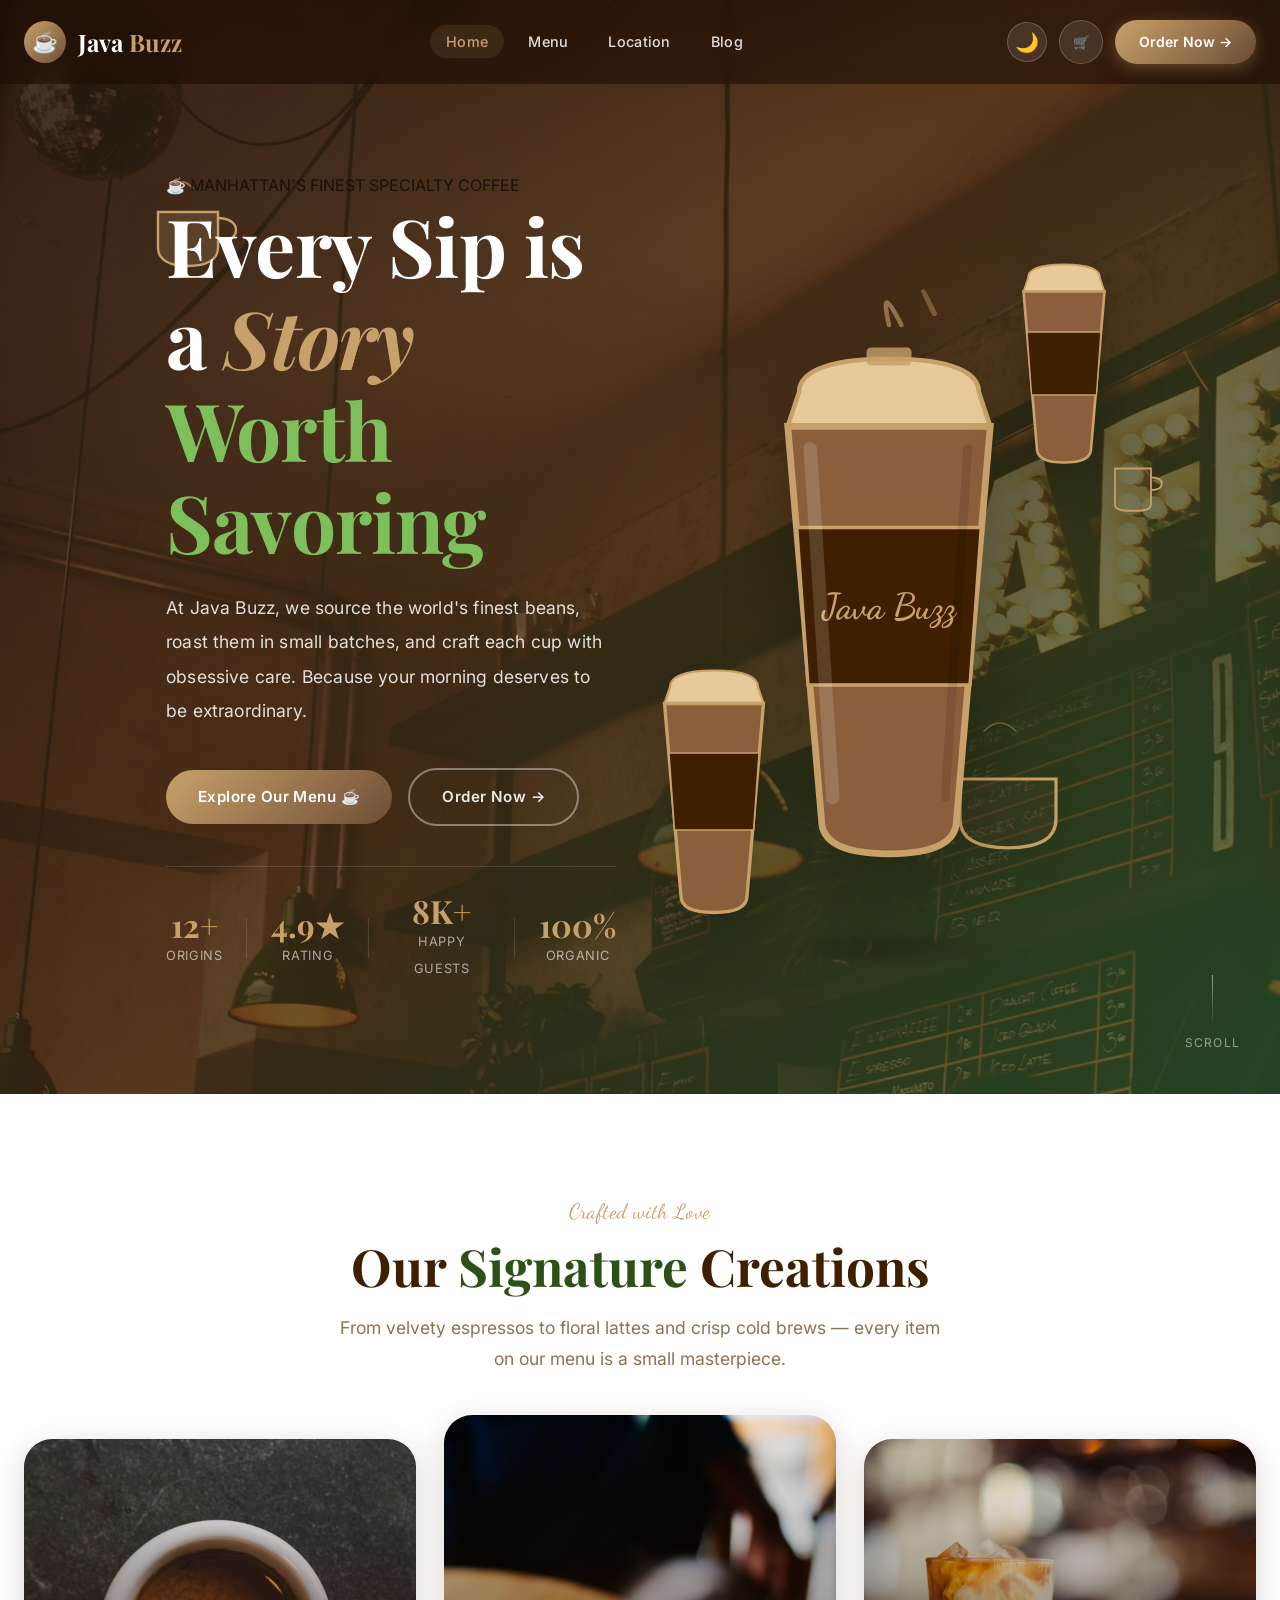
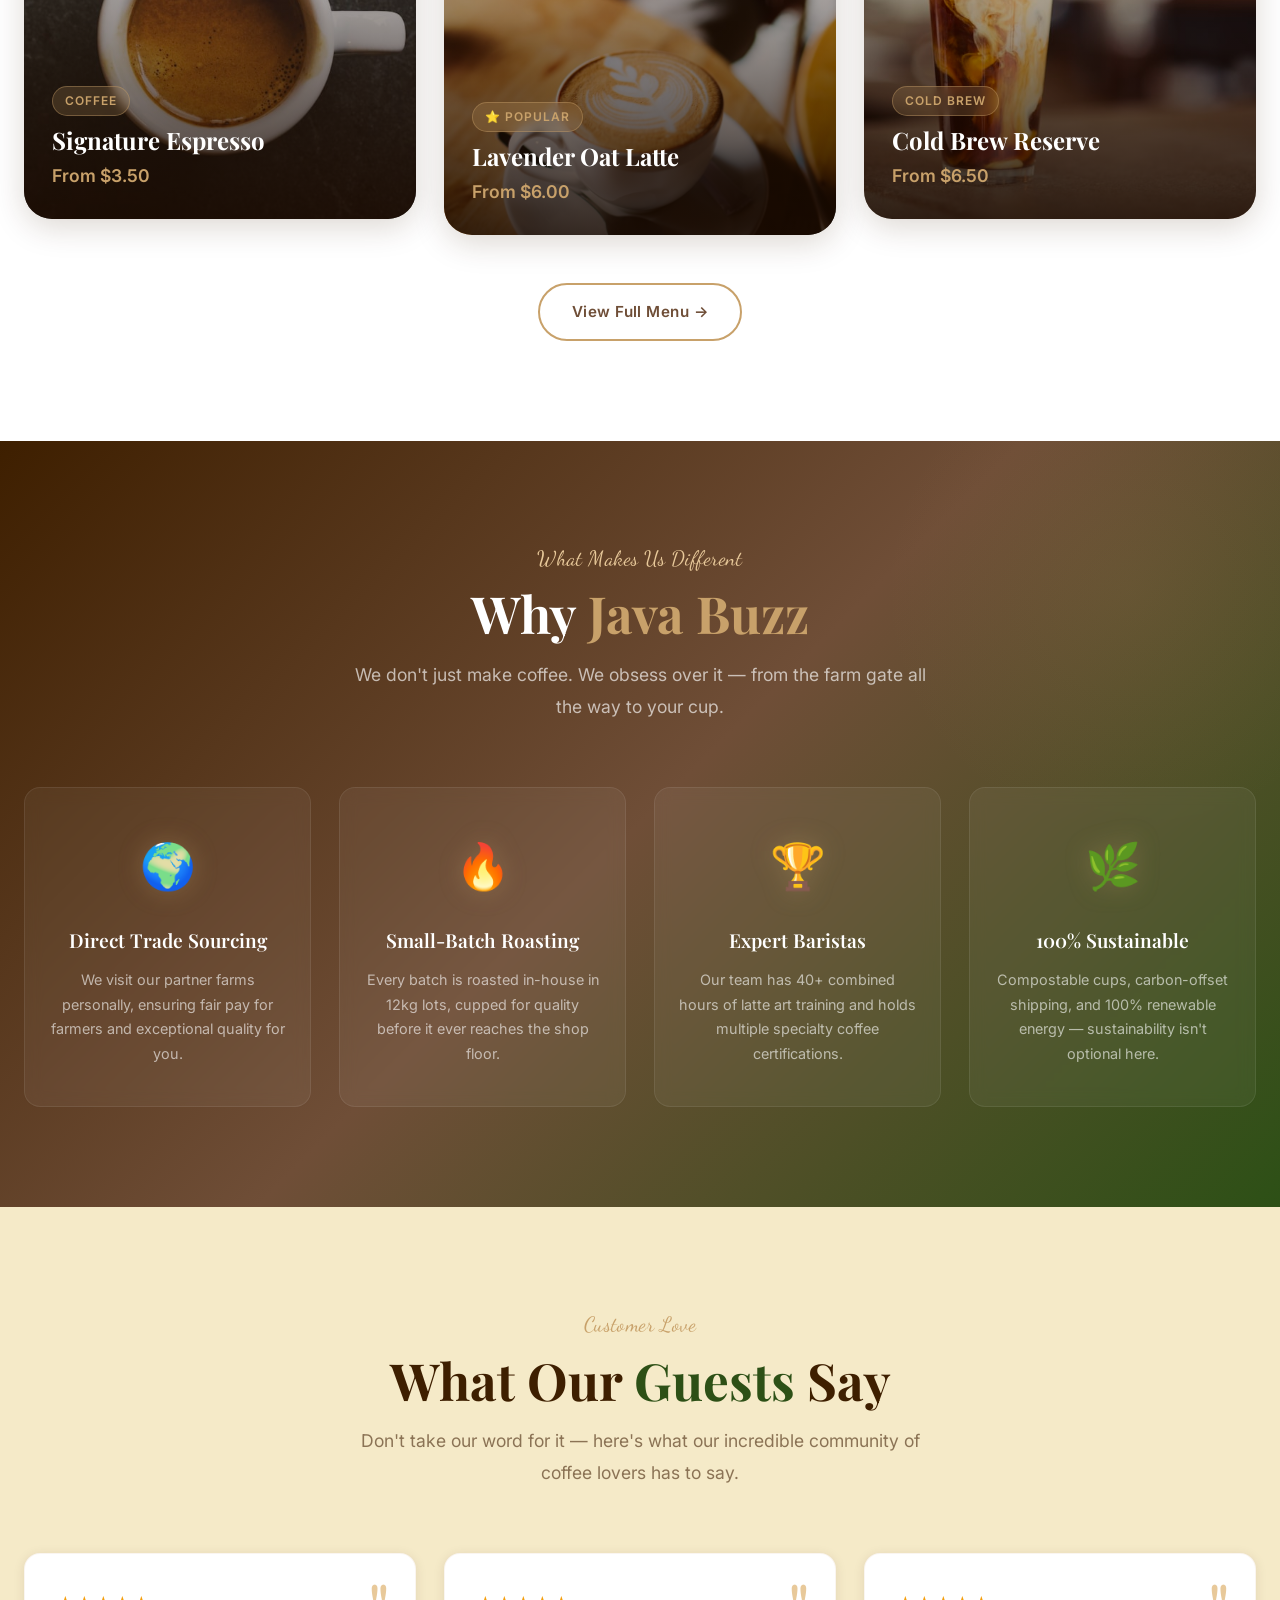
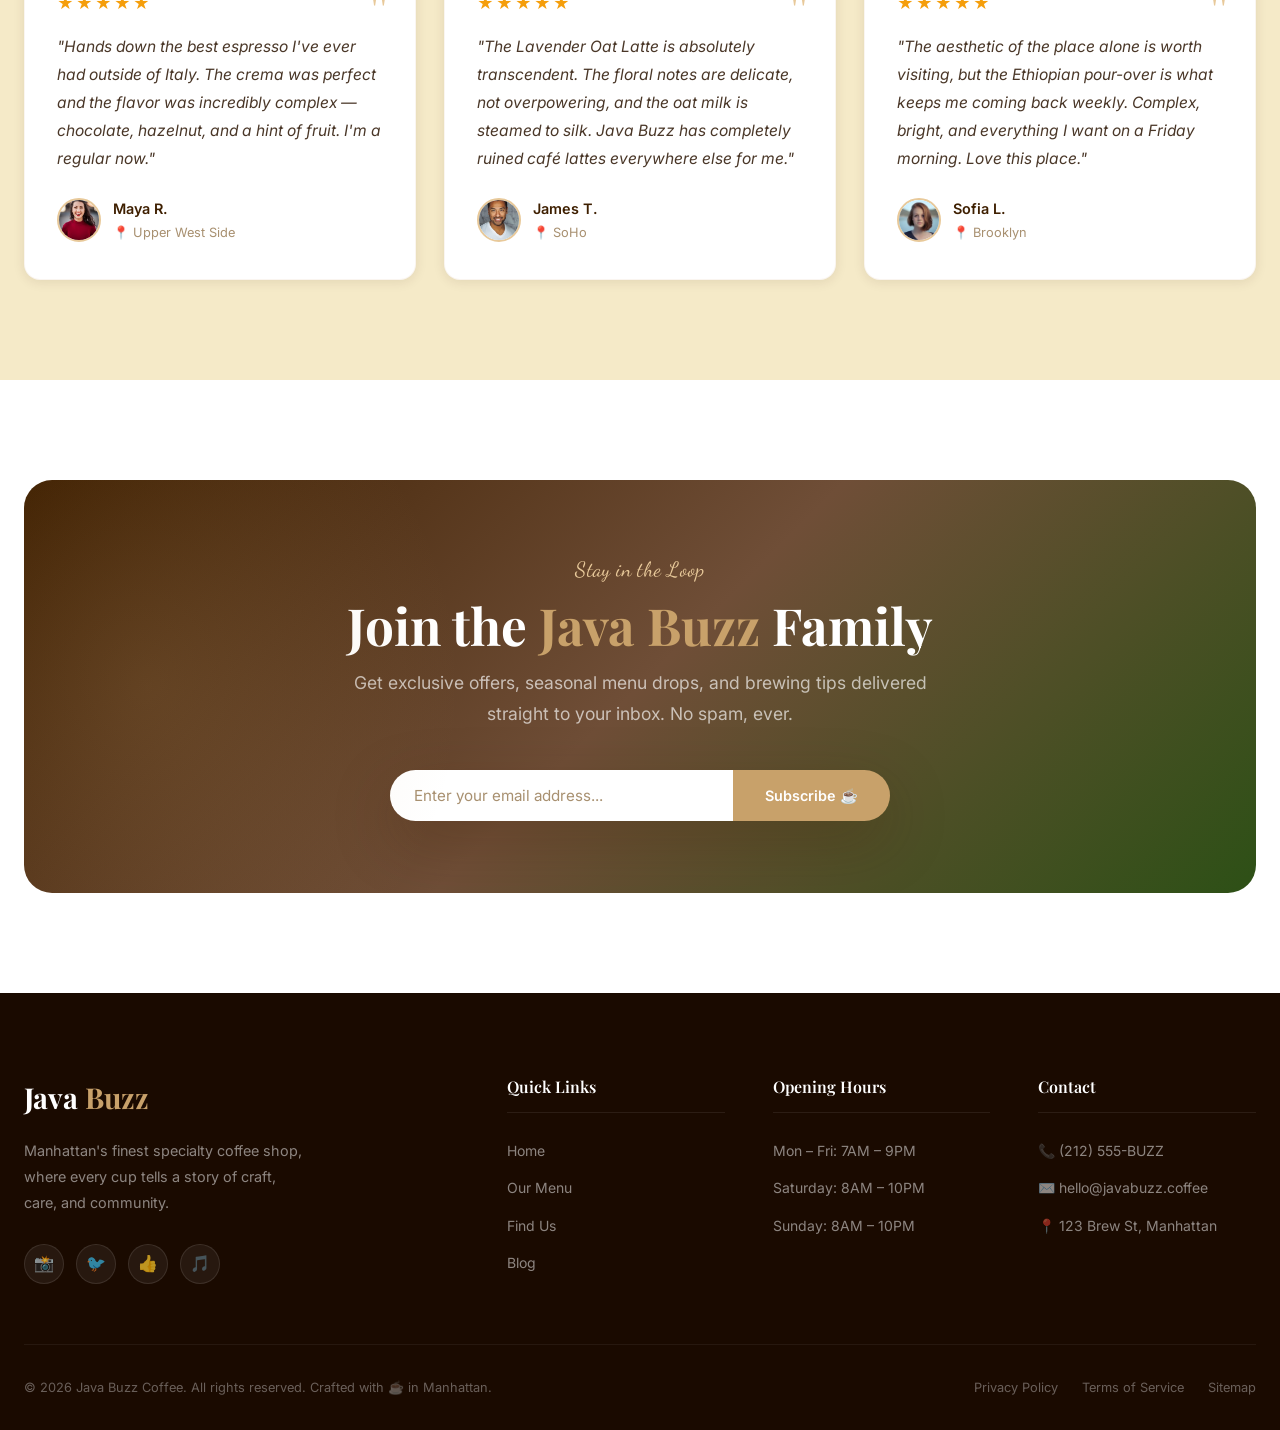
==== commit f0472895: "java buzz" ====
--- a/index.html
+++ b/index.html
@@ -26,9 +26,32 @@
 
   <!-- Page Loader -->
   <div class="page-loader">
-    <div class="loader-logo">Java <span>Buzz</span></div>
-    <div class="loader-bar">
-      <div class="loader-fill"></div>
+    <div class="loader-cups">
+      <div class="loader-cup cup-large">
+        <svg viewBox="0 0 100 100" fill="none" xmlns="http://www.w3.org/2000/svg">
+          <path d="M70 20 L75 18 H25 L30 20 L35 85 C35 90 40 95 50 95 C60 95 65 90 65 85 L70 20 Z"
+            fill="var(--brown-light)" opacity="0.9" />
+          <path d="M70 25 H85 C90 25 95 30 95 35 C95 40 90 45 85 45 H75" stroke="var(--brown-light)" stroke-width="3" />
+        </svg>
+      </div>
+      <div class="loader-cup cup-medium">
+        <svg viewBox="0 0 100 100" fill="none" xmlns="http://www.w3.org/2000/svg">
+          <path d="M25 40 H75 V70 C75 80 65 85 50 85 C35 85 25 80 25 70 V40 Z" fill="var(--brown-medium)"
+            opacity="0.8" />
+          <path d="M75 45 C85 45 90 50 90 55 C90 60 85 65 75 65" stroke="var(--brown-medium)" stroke-width="3" />
+        </svg>
+      </div>
+      <div class="loader-cup cup-small">
+        <svg viewBox="0 0 100 100" fill="none" xmlns="http://www.w3.org/2000/svg">
+          <path d="M30 40 L35 85 C35 88 40 90 50 90 C60 90 65 88 65 85 L70 40 H30 Z" fill="var(--brown-pale)"
+            opacity="0.7" />
+        </svg>
+      </div>
+    </div>
+    <div class="loader-content">
+      <div class="loader-bar">
+        <div class="loader-fill"></div>
+      </div>
     </div>
   </div>
 
--- a/css/style.css
+++ b/css/style.css
@@ -1569,8 +1569,31 @@
   flex-direction: column;
   align-items: center;
   justify-content: center;
-  gap: 20px;
-  transition: opacity 0.5s ease, visibility 0.5s ease;
+  gap: 40px;
+  transition: opacity 0.6s cubic-bezier(0.4, 0, 0.2, 1), visibility 0.6s;
+  overflow: hidden;
+}
+
+.page-loader::after {
+  content: '';
+  position: absolute;
+  inset: 0;
+  background: radial-gradient(circle at center, rgba(200, 161, 106, 0.05) 0%, transparent 70%);
+  animation: loaderPulse 4s ease-in-out infinite;
+}
+
+@keyframes loaderPulse {
+
+  0%,
+  100% {
+    opacity: 0.3;
+    transform: scale(1);
+  }
+
+  50% {
+    opacity: 0.6;
+    transform: scale(1.1);
+  }
 }
 
 .page-loader.hidden {
@@ -1579,30 +1602,76 @@
   pointer-events: none;
 }
 
-.loader-logo {
-  font-family: var(--font-display);
-  font-size: 2rem;
-  color: var(--white);
-  font-weight: 700;
-}
-
-.loader-logo span {
-  color: var(--brown-light);
+.loader-cups {
+  position: relative;
+  display: flex;
+  align-items: flex-end;
+  justify-content: center;
+  gap: 20px;
+  height: 150px;
+}
+
+.loader-cup {
+  position: relative;
+  filter: drop-shadow(0 10px 20px rgba(0, 0, 0, 0.3));
+}
+
+.loader-cup svg {
+  width: 100%;
+  height: auto;
+}
+
+.cup-large {
+  width: 80px;
+  animation: cupFloat 3s ease-in-out infinite alternate;
+}
+
+.cup-medium {
+  width: 60px;
+  margin-bottom: 5px;
+  animation: cupFloat 4s ease-in-out infinite alternate-reverse;
+}
+
+.cup-small {
+  width: 45px;
+  margin-bottom: 10px;
+  animation: cupFloat 3.5s ease-in-out infinite alternate;
+}
+
+@keyframes cupFloat {
+  0% {
+    transform: translateY(0) rotate(-2deg);
+  }
+
+  100% {
+    transform: translateY(-15px) rotate(3deg);
+  }
+}
+
+.loader-content {
+  position: relative;
+  z-index: 10;
+  display: flex;
+  flex-direction: column;
+  align-items: center;
+  gap: 12px;
 }
 
 .loader-bar {
-  width: 200px;
-  height: 3px;
-  background: rgba(255, 255, 255, 0.1);
-  border-radius: 2px;
+  width: 180px;
+  height: 4px;
+  background: rgba(255, 255, 255, 0.08);
+  border-radius: var(--radius-full);
   overflow: hidden;
+  box-shadow: inset 0 1px 2px rgba(0, 0, 0, 0.2);
 }
 
 .loader-fill {
   height: 100%;
+  width: 0%;
   background: var(--gradient-btn);
-  width: 0%;
-  border-radius: 2px;
+  border-radius: var(--radius-full);
+  box-shadow: 0 0 15px rgba(200, 161, 106, 0.4);
   animation: loaderFill 1.5s ease forwards;
 }
 
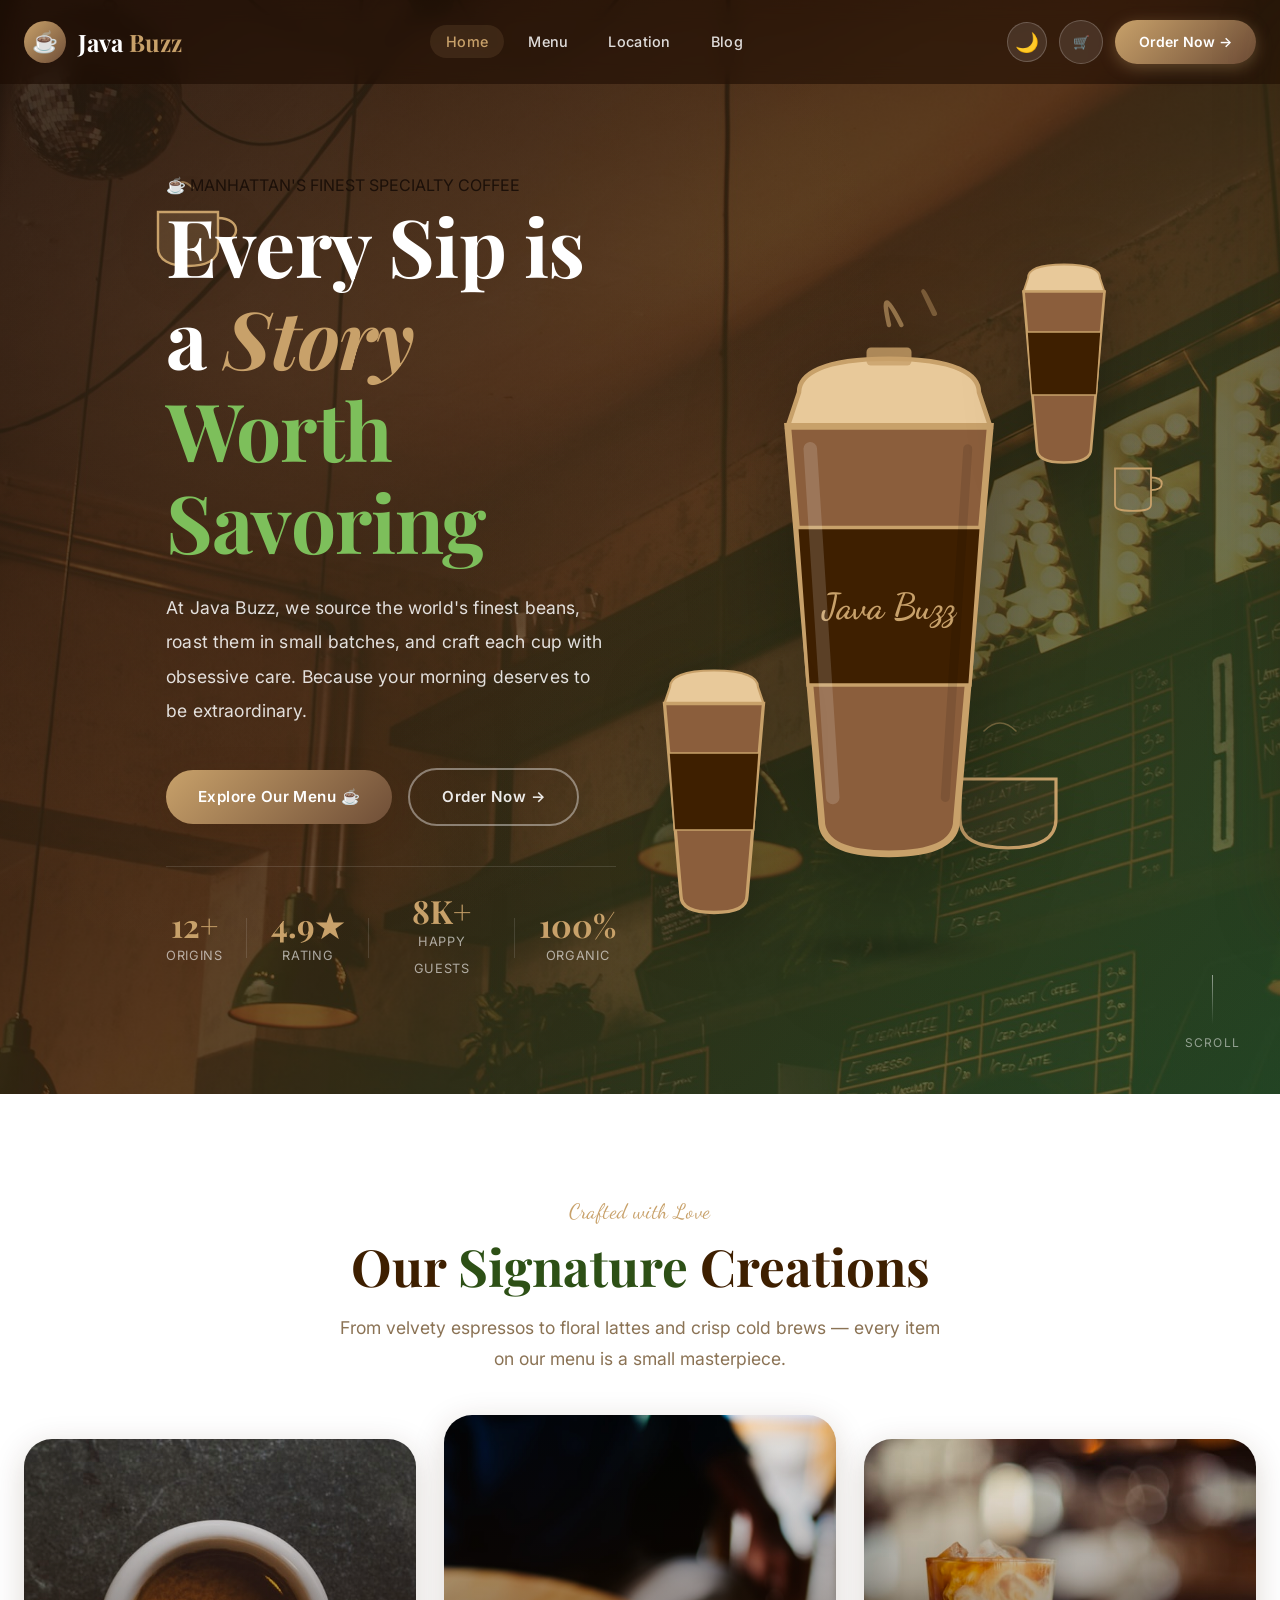
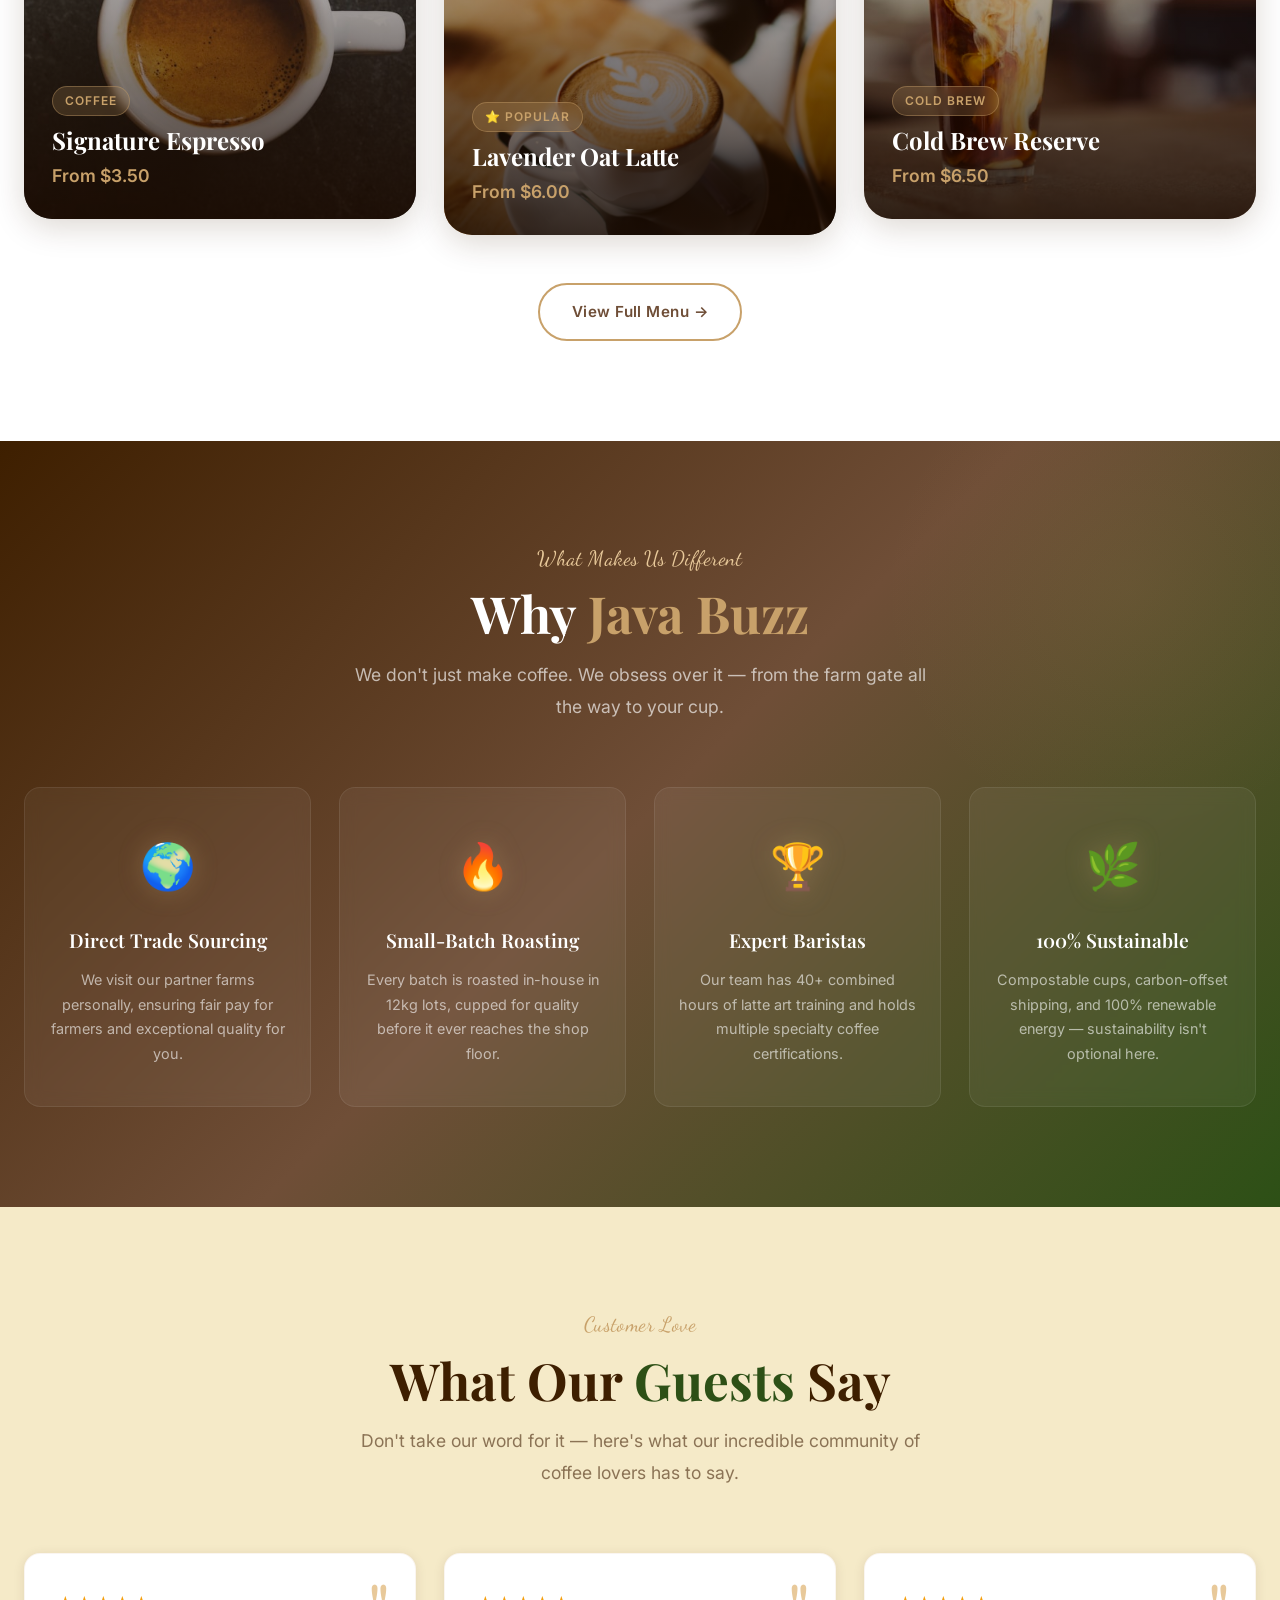
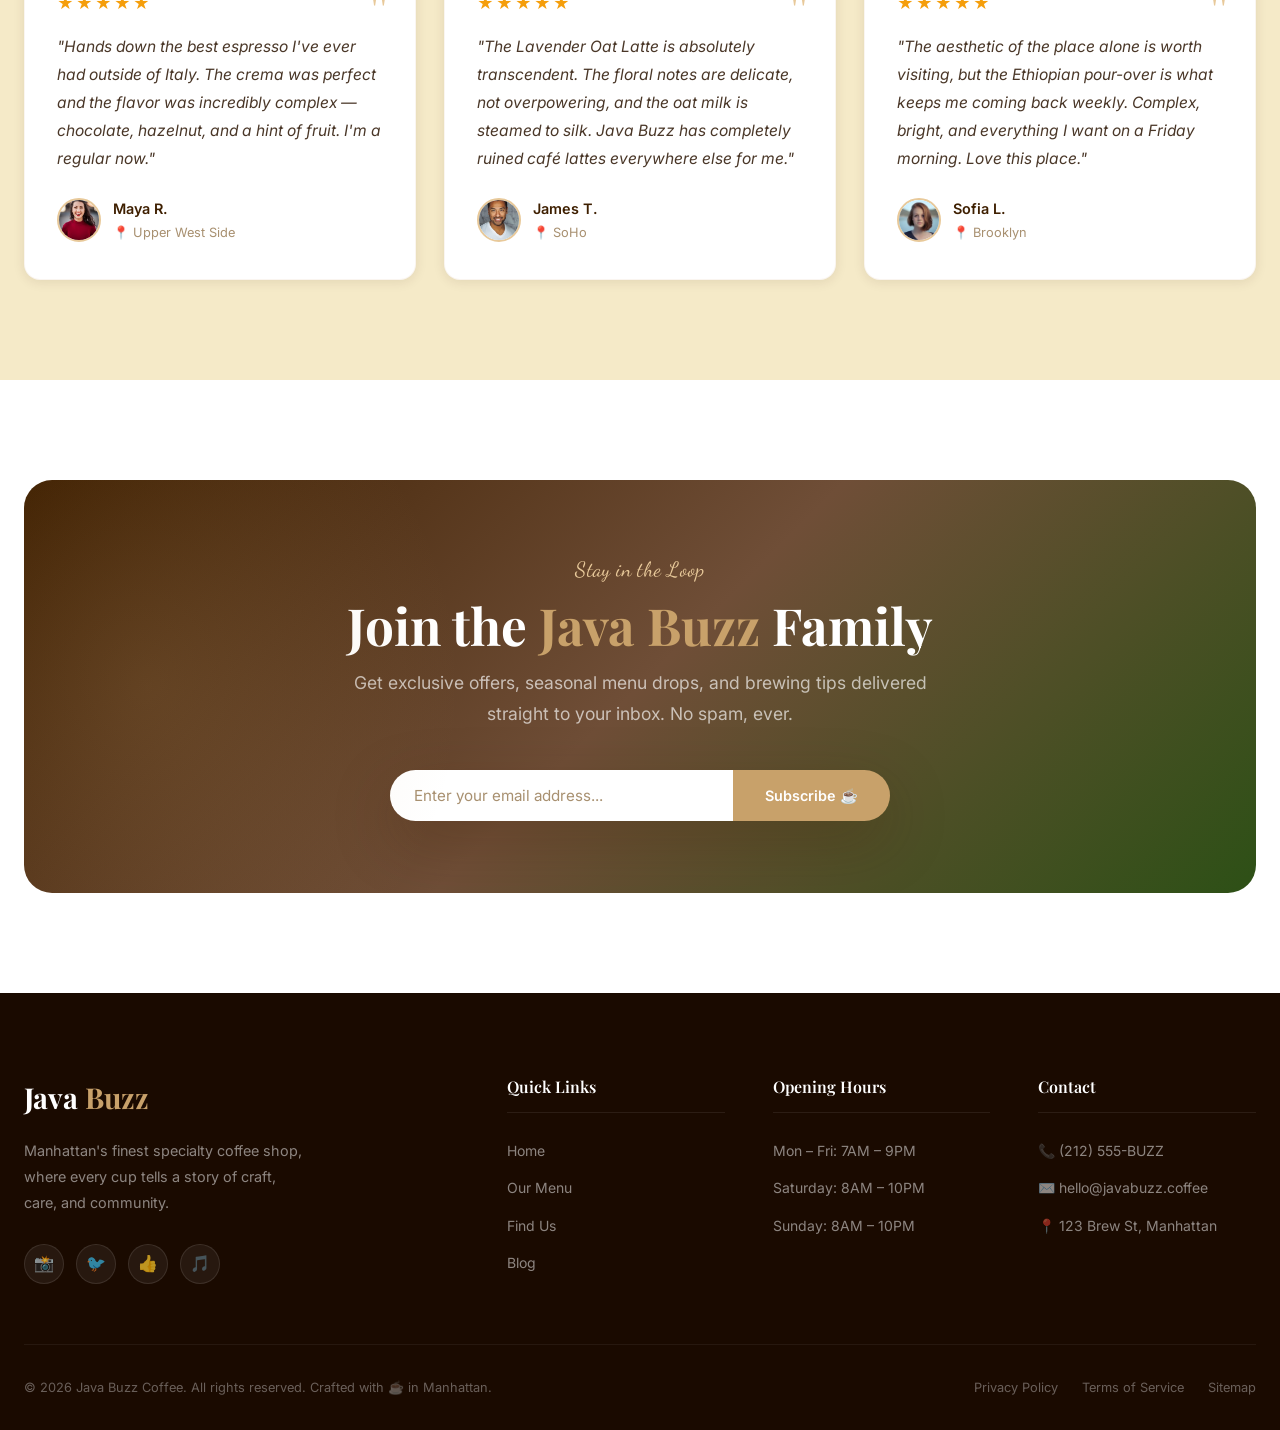
==== commit ef671ea8: "coffee" ====
--- a/index.html
+++ b/index.html
@@ -27,6 +27,7 @@
   <!-- Page Loader -->
   <div class="page-loader">
     <div class="loader-cups">
+      <!-- Main Center Cups -->
       <div class="loader-cup cup-large">
         <svg viewBox="0 0 100 100" fill="none" xmlns="http://www.w3.org/2000/svg">
           <path d="M70 20 L75 18 H25 L30 20 L35 85 C35 90 40 95 50 95 C60 95 65 90 65 85 L70 20 Z"
@@ -41,10 +42,70 @@
           <path d="M75 45 C85 45 90 50 90 55 C90 60 85 65 75 65" stroke="var(--brown-medium)" stroke-width="3" />
         </svg>
       </div>
-      <div class="loader-cup cup-small">
-        <svg viewBox="0 0 100 100" fill="none" xmlns="http://www.w3.org/2000/svg">
-          <path d="M30 40 L35 85 C35 88 40 90 50 90 C60 90 65 88 65 85 L70 40 H30 Z" fill="var(--brown-pale)"
-            opacity="0.7" />
+
+      <!-- Extra Spreading Cups -->
+      <div class="loader-cup extra cup-v-small cup-pos-1">
+        <svg viewBox="0 0 100 100" fill="none" xmlns="http://www.w3.org/2000/svg">
+          <path d="M30 40 L35 85 C35 88 40 90 50 90 C60 90 65 88 65 85 L70 40 H30 Z" fill="var(--brown-pale)" />
+        </svg>
+      </div>
+      <div class="loader-cup extra cup-medium cup-pos-2">
+        <svg viewBox="0 0 100 100" fill="none" xmlns="http://www.w3.org/2000/svg">
+          <path d="M25 40 H75 V70 C75 80 65 85 50 85 C35 85 25 80 25 70 V40 Z" fill="var(--brown-medium)" />
+        </svg>
+      </div>
+      <div class="loader-cup extra cup-v-large cup-pos-3">
+        <svg viewBox="0 0 100 100" fill="none" xmlns="http://www.w3.org/2000/svg">
+          <path d="M70 20 L75 18 H25 L30 20 L35 85 C35 90 40 95 50 95 C60 95 65 90 65 85 L70 20 Z"
+            fill="var(--brown-light)" />
+        </svg>
+      </div>
+      <div class="loader-cup extra cup-v-large cup-pos-4">
+        <svg viewBox="0 0 100 100" fill="none" xmlns="http://www.w3.org/2000/svg">
+          <path d="M25 40 H75 V70 C75 80 65 85 50 85 C35 85 25 80 25 70 V40 Z" fill="var(--brown-dark)" />
+        </svg>
+      </div>
+      <div class="loader-cup extra cup-medium cup-pos-5">
+        <svg viewBox="0 0 100 100" fill="none" xmlns="http://www.w3.org/2000/svg">
+          <path d="M75 45 C85 45 90 50 90 55 C90 60 85 65 75 65" stroke="var(--brown-light)" stroke-width="3" />
+        </svg>
+      </div>
+      <div class="loader-cup extra cup-hero cup-pos-6">
+        <svg viewBox="0 0 100 100" fill="none" xmlns="http://www.w3.org/2000/svg">
+          <path d="M30 40 L35 85 C35 88 40 90 50 90 C60 90 65 88 65 85 L70 40 H30 Z" fill="var(--brown-medium)" />
+        </svg>
+      </div>
+      <div class="loader-cup extra cup-v-large cup-pos-7">
+        <svg viewBox="0 0 100 100" fill="none" xmlns="http://www.w3.org/2000/svg">
+          <path d="M70 20 L75 18 H25 L30 20 L35 85 C35 90 40 95 50 95 C60 95 65 90 65 85 L70 20 Z"
+            fill="var(--brown-pale)" />
+        </svg>
+      </div>
+      <div class="loader-cup extra cup-medium cup-pos-8">
+        <svg viewBox="0 0 100 100" fill="none" xmlns="http://www.w3.org/2000/svg">
+          <path d="M25 40 H75 V70 C75 80 65 85 50 85 C35 85 25 80 25 70 V40 Z" fill="var(--brown-light)" />
+        </svg>
+      </div>
+      <div class="loader-cup extra cup-hero cup-pos-9">
+        <svg viewBox="0 0 100 100" fill="none" xmlns="http://www.w3.org/2000/svg">
+          <path d="M70 20 L75 18 H25 L30 20 L35 85 C35 90 40 95 50 95 C60 95 65 90 65 85 L70 20 Z"
+            fill="var(--brown-dark)" />
+        </svg>
+      </div>
+      <div class="loader-cup extra cup-v-large cup-pos-10">
+        <svg viewBox="0 0 100 100" fill="none" xmlns="http://www.w3.org/2000/svg">
+          <path d="M30 40 L35 85 C35 88 40 90 50 90 C60 90 65 88 65 85 L70 40 H30 Z" fill="var(--brown-light)" />
+        </svg>
+      </div>
+      <div class="loader-cup extra cup-medium cup-pos-11">
+        <svg viewBox="0 0 100 100" fill="none" xmlns="http://www.w3.org/2000/svg">
+          <path d="M25 40 H75 V70 C75 80 65 85 50 85 C35 85 25 80 25 70 V40 Z" fill="var(--brown-pale)" />
+        </svg>
+      </div>
+      <div class="loader-cup extra cup-hero cup-pos-12">
+        <svg viewBox="0 0 100 100" fill="none" xmlns="http://www.w3.org/2000/svg">
+          <path d="M70 20 L75 18 H25 L30 20 L35 85 C35 90 40 95 50 95 C60 95 65 90 65 85 L70 20 Z"
+            fill="var(--brown-medium)" />
         </svg>
       </div>
     </div>
@@ -52,6 +113,7 @@
       <div class="loader-bar">
         <div class="loader-fill"></div>
       </div>
+      <div class="loader-text">Loading Excellence</div>
     </div>
   </div>
 
--- a/css/style.css
+++ b/css/style.css
@@ -1603,17 +1603,19 @@
 }
 
 .loader-cups {
-  position: relative;
-  display: flex;
-  align-items: flex-end;
+  position: absolute;
+  inset: 0;
+  display: flex;
+  align-items: center;
   justify-content: center;
   gap: 20px;
-  height: 150px;
+  pointer-events: none;
 }
 
 .loader-cup {
   position: relative;
   filter: drop-shadow(0 10px 20px rgba(0, 0, 0, 0.3));
+  flex-shrink: 0;
 }
 
 .loader-cup svg {
@@ -1622,12 +1624,12 @@
 }
 
 .cup-large {
-  width: 80px;
+  width: 90px;
   animation: cupFloat 3s ease-in-out infinite alternate;
 }
 
 .cup-medium {
-  width: 60px;
+  width: 65px;
   margin-bottom: 5px;
   animation: cupFloat 4s ease-in-out infinite alternate-reverse;
 }
@@ -1644,8 +1646,106 @@
   }
 
   100% {
-    transform: translateY(-15px) rotate(3deg);
-  }
+    transform: translateY(-20px) rotate(4deg);
+  }
+}
+
+/* Multiple Loading Cups - Spread across whole screen */
+.loader-cup.extra {
+  position: absolute;
+  z-index: -1;
+  filter: blur(0.5px);
+  pointer-events: none;
+  opacity: 0.2;
+}
+
+.loader-cup.cup-v-small {
+  width: 30px;
+}
+
+.loader-cup.cup-v-large {
+  width: 120px;
+  opacity: 0.15;
+}
+
+.loader-cup.cup-hero {
+  width: 160px;
+  opacity: 0.1;
+  filter: blur(2px);
+}
+
+.cup-pos-1 {
+  top: 5%;
+  left: 10%;
+  animation: cupFloat 4.2s ease-in-out infinite alternate;
+}
+
+.cup-pos-2 {
+  top: 15%;
+  right: 15%;
+  animation: cupFloat 5.5s ease-in-out infinite alternate-reverse;
+}
+
+.cup-pos-3 {
+  bottom: 10%;
+  left: 5%;
+  animation: cupFloat 4.8s ease-in-out infinite alternate;
+}
+
+.cup-pos-4 {
+  bottom: 20%;
+  right: 8%;
+  animation: cupFloat 6.2s ease-in-out infinite alternate-reverse;
+}
+
+.cup-pos-5 {
+  top: 40%;
+  left: 12%;
+  animation: cupFloat 5.8s ease-in-out infinite alternate;
+}
+
+.cup-pos-6 {
+  top: 60%;
+  right: 12%;
+  animation: cupFloat 4.5s ease-in-out infinite alternate-reverse;
+}
+
+.cup-pos-7 {
+  bottom: 40%;
+  left: 20%;
+  animation: cupFloat 5s ease-in-out infinite alternate;
+}
+
+.cup-pos-8 {
+  top: 8%;
+  left: 50%;
+  transform: translateX(-50%);
+  animation: cupFloat 3.9s ease-in-out infinite alternate-reverse;
+}
+
+.cup-pos-9 {
+  bottom: 5%;
+  left: 45%;
+  animation: cupFloat 5.4s ease-in-out infinite alternate;
+}
+
+.cup-pos-10 {
+  top: 50%;
+  left: 50%;
+  transform: translate(-50%, -50%);
+  animation: cupFloat 7s ease-in-out infinite alternate-reverse;
+}
+
+.cup-pos-11 {
+  top: 25%;
+  left: 35%;
+  animation: cupFloat 4.6s ease-in-out infinite alternate;
+}
+
+.cup-pos-12 {
+  bottom: 35%;
+  right: 35%;
+  animation: cupFloat 5.2s ease-in-out infinite alternate-reverse;
 }
 
 .loader-content {
@@ -1654,25 +1754,62 @@
   display: flex;
   flex-direction: column;
   align-items: center;
-  gap: 12px;
+  gap: 24px;
+  transform: translateY(20px);
 }
 
 .loader-bar {
-  width: 180px;
-  height: 4px;
-  background: rgba(255, 255, 255, 0.08);
+  width: 240px;
+  height: 6px;
+  background: rgba(255, 255, 255, 0.03);
+  border: 1px solid rgba(255, 255, 255, 0.1);
   border-radius: var(--radius-full);
+  padding: 2px;
+  box-sizing: content-box;
   overflow: hidden;
-  box-shadow: inset 0 1px 2px rgba(0, 0, 0, 0.2);
+  backdrop-filter: blur(4px);
+  box-shadow:
+    0 10px 30px rgba(0, 0, 0, 0.4),
+    inset 0 1px 1px rgba(255, 255, 255, 0.05);
 }
 
 .loader-fill {
+  position: relative;
   height: 100%;
   width: 0%;
-  background: var(--gradient-btn);
+  background: linear-gradient(90deg, #c8a16a, #e6c79c, #c8a16a);
+  background-size: 200% 100%;
   border-radius: var(--radius-full);
-  box-shadow: 0 0 15px rgba(200, 161, 106, 0.4);
-  animation: loaderFill 1.5s ease forwards;
+  box-shadow:
+    0 0 20px rgba(200, 161, 106, 0.6),
+    0 0 40px rgba(200, 161, 106, 0.2);
+  animation:
+    loaderFill 2s cubic-bezier(0.65, 0, 0.35, 1) forwards,
+    shimmer 2s linear infinite;
+}
+
+.loader-fill::after {
+  content: '';
+  position: absolute;
+  inset: 0;
+  background: linear-gradient(90deg,
+      transparent,
+      rgba(255, 255, 255, 0.4),
+      transparent);
+  transform: translateX(-100%);
+  animation: loaderShimmer 1.5s infinite;
+}
+
+.loader-text {
+  font-family: var(--font-heading);
+  font-size: 14px;
+  font-weight: 600;
+  color: #e6c79c;
+  letter-spacing: 6px;
+  text-transform: uppercase;
+  opacity: 0.8;
+  text-shadow: 0 0 10px rgba(200, 161, 106, 0.3);
+  animation: loaderPulse 2s ease-in-out infinite;
 }
 
 @keyframes loaderFill {
@@ -1680,12 +1817,50 @@
     width: 0%;
   }
 
-  70% {
-    width: 80%;
+  30% {
+    width: 40%;
+  }
+
+  60% {
+    width: 75%;
   }
 
   100% {
     width: 100%;
+  }
+}
+
+@keyframes loaderShimmer {
+  0% {
+    transform: translateX(-100%);
+  }
+
+  100% {
+    transform: translateX(100%);
+  }
+}
+
+@keyframes shimmer {
+  0% {
+    background-position: 200% 0;
+  }
+
+  100% {
+    background-position: -200% 0;
+  }
+}
+
+@keyframes loaderPulse {
+
+  0%,
+  100% {
+    opacity: 0.4;
+    transform: scale(0.98);
+  }
+
+  50% {
+    opacity: 1;
+    transform: scale(1);
   }
 }
 
